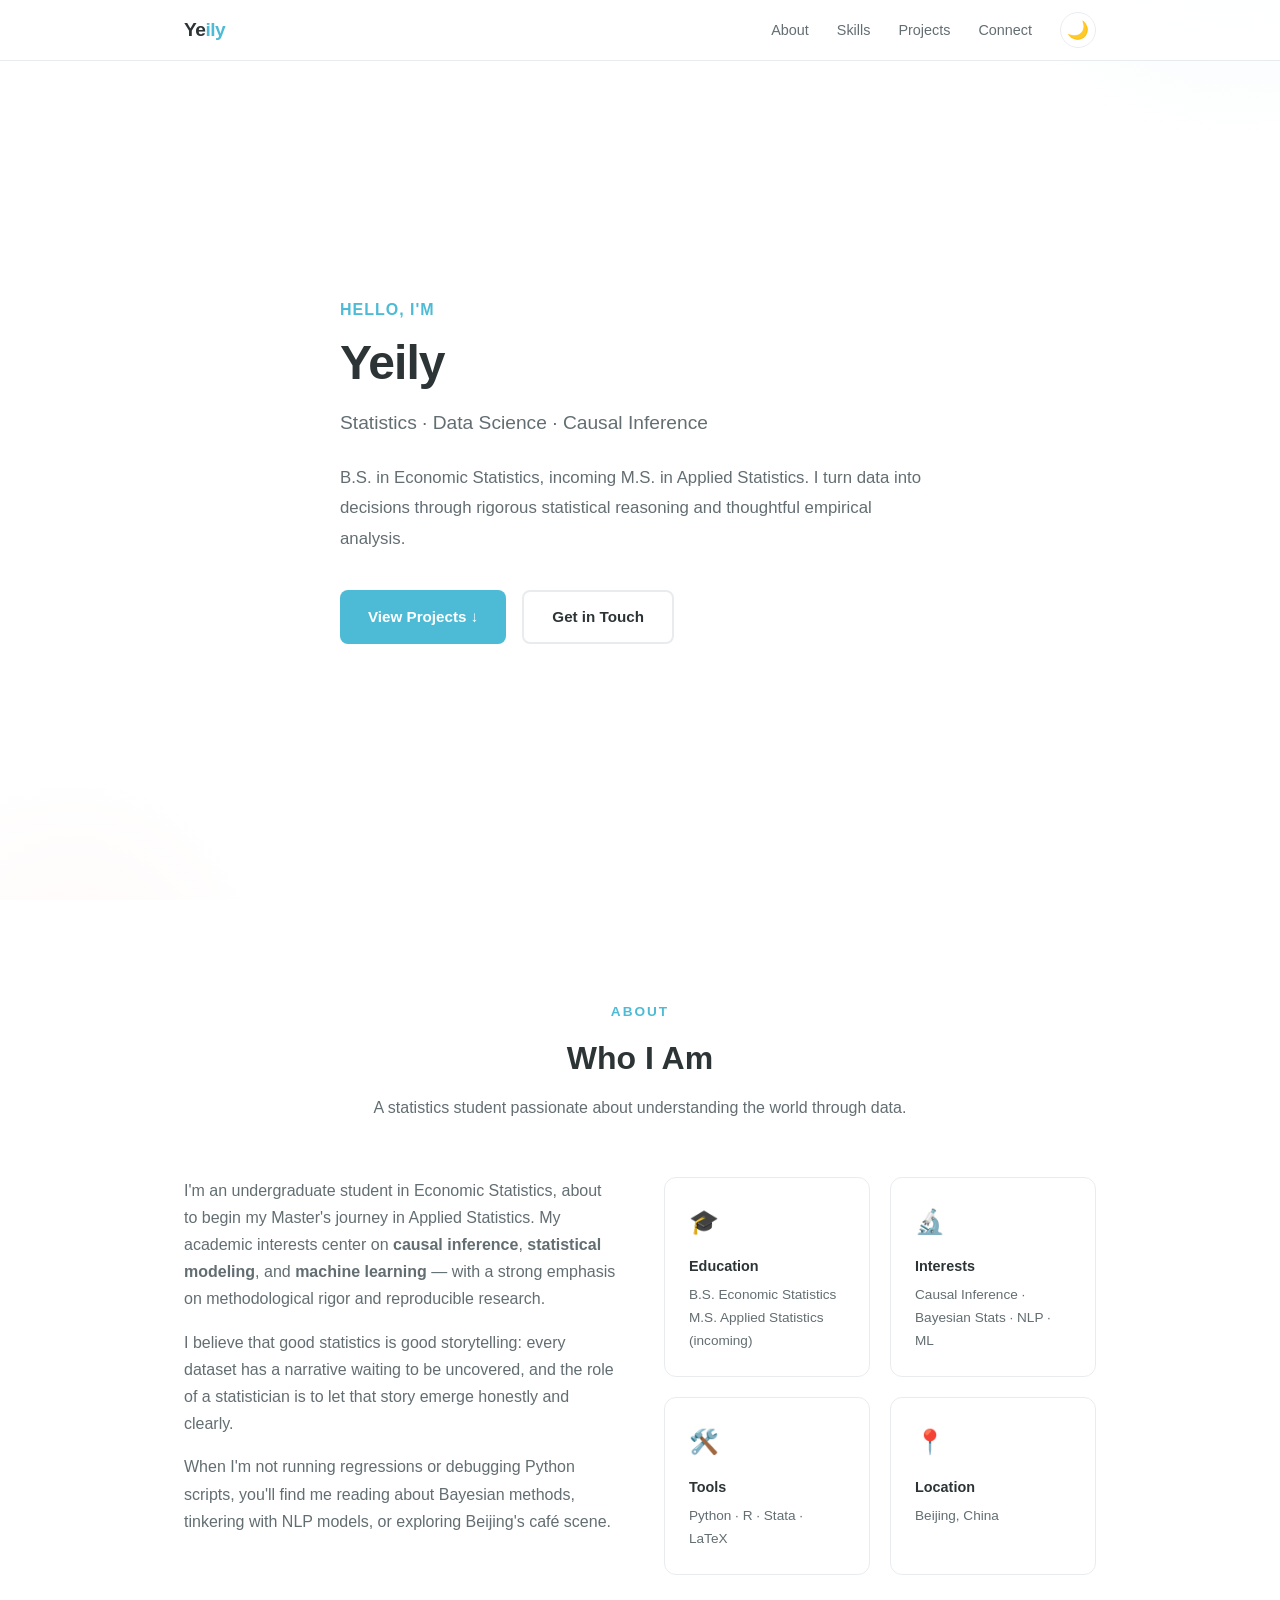
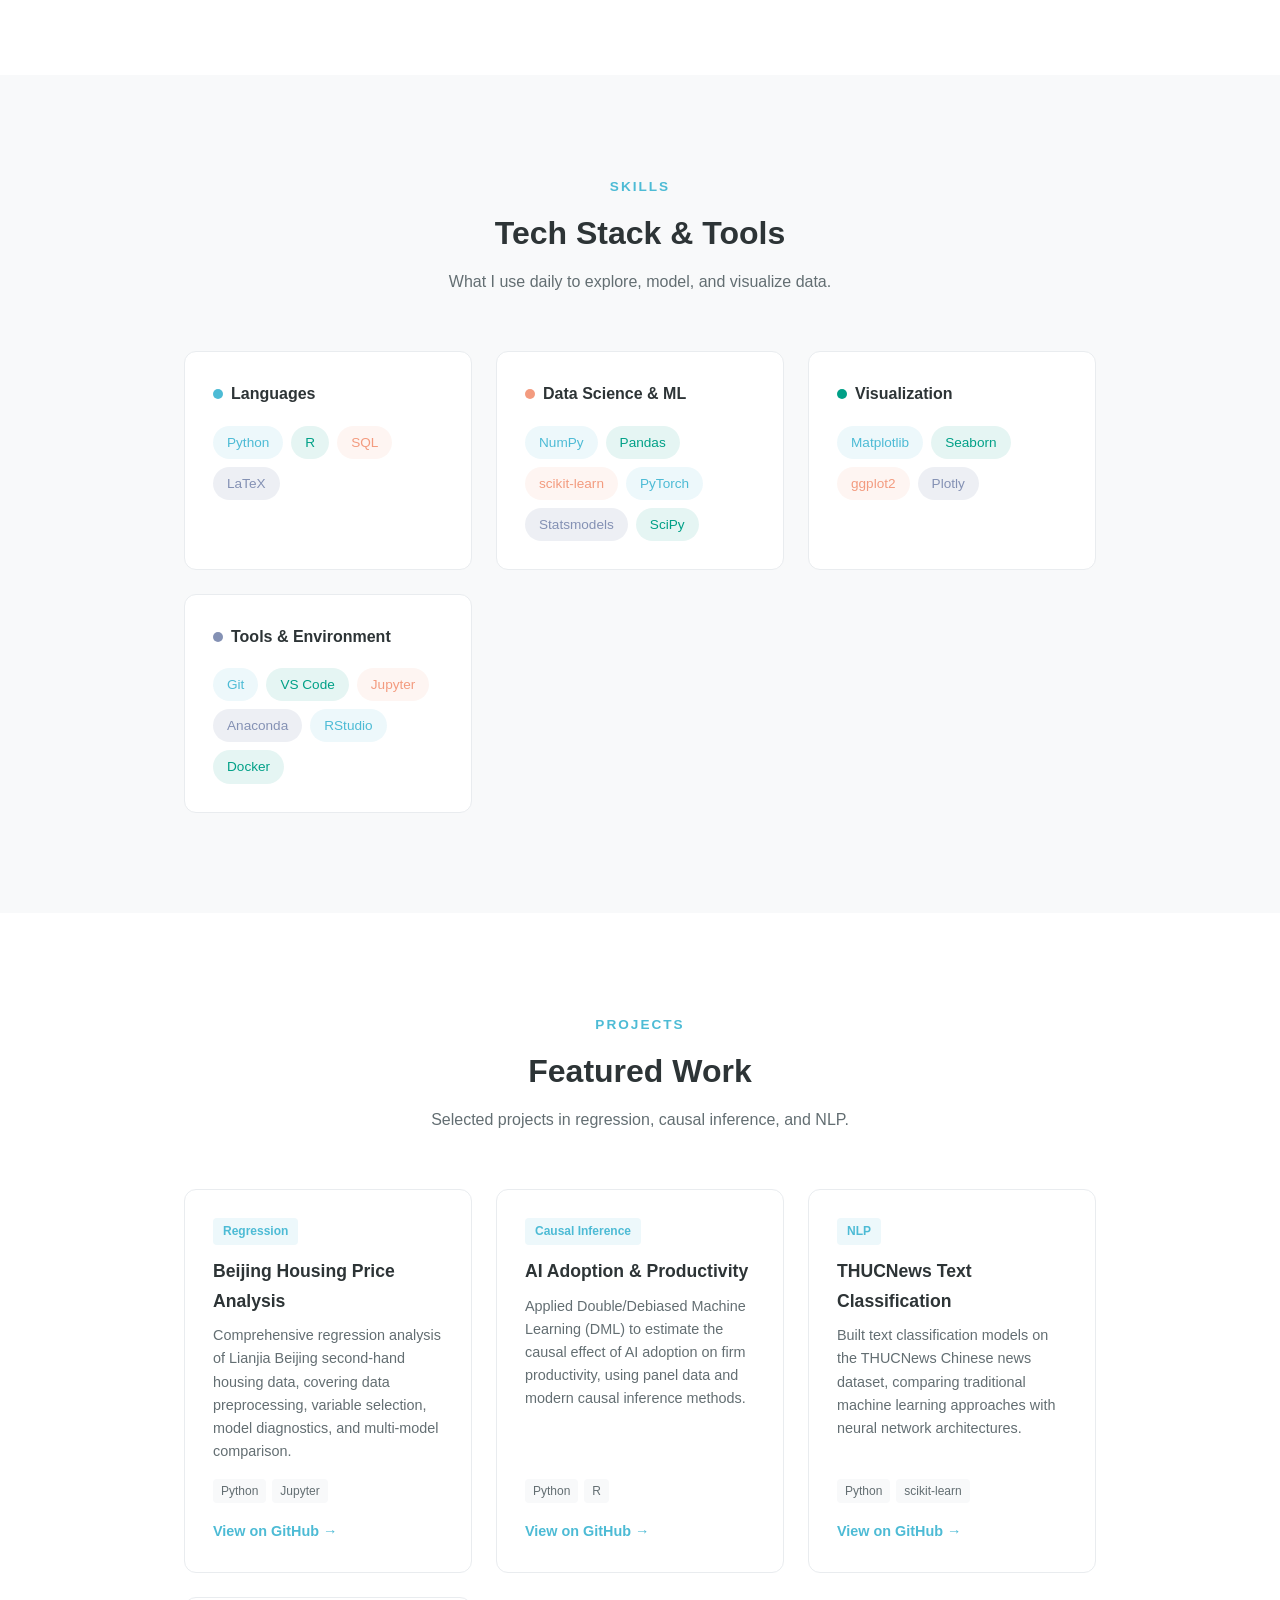
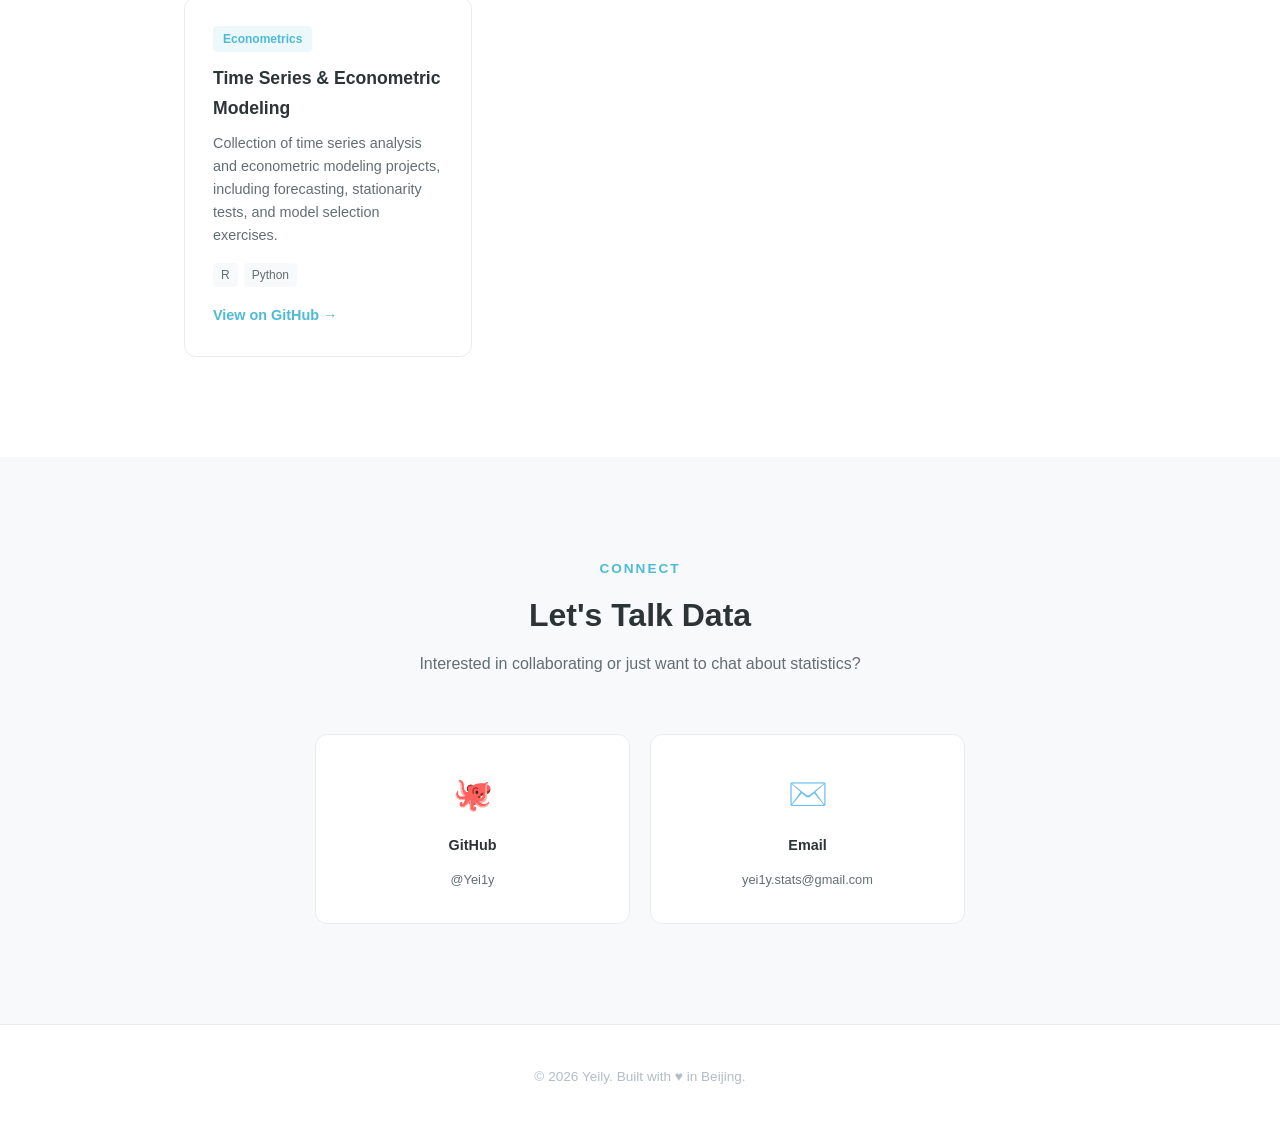
==== index.html @ c82ceb23 "Initial personal website with academic blue-orange theme" ====
<!DOCTYPE html>
<html lang="en" data-theme="light">
<head>
  <meta charset="UTF-8">
  <meta name="viewport" content="width=device-width, initial-scale=1.0">
  <meta name="description" content="Yeily — Statistics & Data Science. Personal homepage and portfolio.">
  <title>Yeily | Statistics & Data Science</title>
  <link rel="stylesheet" href="assets/css/style.css">
  <link rel="icon" href="data:image/svg+xml,<svg xmlns='http://www.w3.org/2000/svg' viewBox='0 0 100 100'><text y='0.9em' font-size='90'>📊</text></svg>">
</head>
<body>

  <!-- ============ Navigation ============ -->
  <nav>
    <div class="nav-inner">
      <a href="/" class="nav-logo">Ye<span>ily</span></a>
      <ul class="nav-links">
        <li><a href="#about" class="active">About</a></li>
        <li><a href="#skills">Skills</a></li>
        <li><a href="#projects">Projects</a></li>
        <li><a href="#connect">Connect</a></li>
        <li>
          <button id="theme-toggle" class="theme-toggle" aria-label="Toggle theme">
            <span>🌙</span>
          </button>
        </li>
      </ul>
    </div>
  </nav>

  <!-- ============ Hero ============ -->
  <section class="hero">
    <div class="container hero-content">
      <p class="hero-greeting">Hello, I'm</p>
      <h1 class="hero-name">Yeily</h1>
      <p class="hero-title">Statistics &middot; Data Science &middot; Causal Inference</p>
      <p class="hero-desc">
        B.S. in Economic Statistics, incoming M.S. in Applied Statistics.
        I turn data into decisions through rigorous statistical reasoning and
        thoughtful empirical analysis.
      </p>
      <div class="hero-actions">
        <a href="#projects" class="btn btn-primary">View Projects &darr;</a>
        <a href="#connect" class="btn btn-secondary">Get in Touch</a>
      </div>
    </div>
  </section>

  <!-- ============ About ============ -->
  <section id="about" class="section">
    <div class="container">
      <div class="section-header fade-in">
        <p class="section-label">About</p>
        <h2 class="section-title">Who I Am</h2>
        <p class="section-subtitle">A statistics student passionate about understanding the world through data.</p>
      </div>
      <div class="about-grid">
        <div class="about-text fade-in">
          <p>
            I'm an undergraduate student in Economic Statistics, about to begin my
            Master's journey in Applied Statistics. My academic interests center on
            <strong>causal inference</strong>, <strong>statistical modeling</strong>,
            and <strong>machine learning</strong> — with a strong emphasis on
            methodological rigor and reproducible research.
          </p>
          <p>
            I believe that good statistics is good storytelling: every dataset has
            a narrative waiting to be uncovered, and the role of a statistician is
            to let that story emerge honestly and clearly.
          </p>
          <p>
            When I'm not running regressions or debugging Python scripts, you'll
            find me reading about Bayesian methods, tinkering with NLP models,
            or exploring Beijing's café scene.
          </p>
        </div>
        <div class="about-info fade-in">
          <div class="info-card">
            <span class="info-card-icon">🎓</span>
            <h4>Education</h4>
            <p>B.S. Economic Statistics<br>M.S. Applied Statistics (incoming)</p>
          </div>
          <div class="info-card">
            <span class="info-card-icon">🔬</span>
            <h4>Interests</h4>
            <p>Causal Inference · Bayesian Stats · NLP · ML</p>
          </div>
          <div class="info-card">
            <span class="info-card-icon">🛠️</span>
            <h4>Tools</h4>
            <p>Python · R · Stata · LaTeX</p>
          </div>
          <div class="info-card">
            <span class="info-card-icon">📍</span>
            <h4>Location</h4>
            <p>Beijing, China</p>
          </div>
        </div>
      </div>
    </div>
  </section>

  <!-- ============ Skills ============ -->
  <section id="skills" class="section section-alt">
    <div class="container">
      <div class="section-header fade-in">
        <p class="section-label">Skills</p>
        <h2 class="section-title">Tech Stack &amp; Tools</h2>
        <p class="section-subtitle">What I use daily to explore, model, and visualize data.</p>
      </div>
      <div class="skills-grid">

        <div class="skill-category fade-in">
          <h3><span class="dot" style="background: var(--primary);"></span> Languages</h3>
          <div class="skill-tags">
            <span class="skill-tag blue">Python</span>
            <span class="skill-tag green">R</span>
            <span class="skill-tag orange">SQL</span>
            <span class="skill-tag purple">LaTeX</span>
          </div>
        </div>

        <div class="skill-category fade-in">
          <h3><span class="dot" style="background: var(--secondary);"></span> Data Science &amp; ML</h3>
          <div class="skill-tags">
            <span class="skill-tag blue">NumPy</span>
            <span class="skill-tag green">Pandas</span>
            <span class="skill-tag orange">scikit-learn</span>
            <span class="skill-tag blue">PyTorch</span>
            <span class="skill-tag purple">Statsmodels</span>
            <span class="skill-tag green">SciPy</span>
          </div>
        </div>

        <div class="skill-category fade-in">
          <h3><span class="dot" style="background: var(--accent);"></span> Visualization</h3>
          <div class="skill-tags">
            <span class="skill-tag blue">Matplotlib</span>
            <span class="skill-tag green">Seaborn</span>
            <span class="skill-tag orange">ggplot2</span>
            <span class="skill-tag purple">Plotly</span>
          </div>
        </div>

        <div class="skill-category fade-in">
          <h3><span class="dot" style="background: var(--muted-purple);"></span> Tools &amp; Environment</h3>
          <div class="skill-tags">
            <span class="skill-tag blue">Git</span>
            <span class="skill-tag green">VS Code</span>
            <span class="skill-tag orange">Jupyter</span>
            <span class="skill-tag purple">Anaconda</span>
            <span class="skill-tag blue">RStudio</span>
            <span class="skill-tag green">Docker</span>
          </div>
        </div>

      </div>
    </div>
  </section>

  <!-- ============ Featured Projects ============ -->
  <section id="projects" class="section">
    <div class="container">
      <div class="section-header fade-in">
        <p class="section-label">Projects</p>
        <h2 class="section-title">Featured Work</h2>
        <p class="section-subtitle">Selected projects in regression, causal inference, and NLP.</p>
      </div>
      <div class="projects-grid">

        <div class="project-card fade-in">
          <span class="project-card-tag">Regression</span>
          <h3>Beijing Housing Price Analysis</h3>
          <p>Comprehensive regression analysis of Lianjia Beijing second-hand housing data, covering data preprocessing, variable selection, model diagnostics, and multi-model comparison.</p>
          <div class="project-card-langs">
            <span>Python</span>
            <span>Jupyter</span>
          </div>
          <a href="https://github.com/Yei1y/beijing-housing-regression" target="_blank" class="project-card-link">
            View on GitHub &rarr;
          </a>
        </div>

        <div class="project-card fade-in">
          <span class="project-card-tag">Causal Inference</span>
          <h3>AI Adoption &amp; Productivity</h3>
          <p>Applied Double/Debiased Machine Learning (DML) to estimate the causal effect of AI adoption on firm productivity, using panel data and modern causal inference methods.</p>
          <div class="project-card-langs">
            <span>Python</span>
            <span>R</span>
          </div>
          <a href="https://github.com/Yei1y/ai-adoption-productivity-dml" target="_blank" class="project-card-link">
            View on GitHub &rarr;
          </a>
        </div>

        <div class="project-card fade-in">
          <span class="project-card-tag">NLP</span>
          <h3>THUCNews Text Classification</h3>
          <p>Built text classification models on the THUCNews Chinese news dataset, comparing traditional machine learning approaches with neural network architectures.</p>
          <div class="project-card-langs">
            <span>Python</span>
            <span>scikit-learn</span>
          </div>
          <a href="https://github.com/Yei1y/THUCNews-NLP" target="_blank" class="project-card-link">
            View on GitHub &rarr;
          </a>
        </div>

        <div class="project-card fade-in">
          <span class="project-card-tag">Econometrics</span>
          <h3>Time Series &amp; Econometric Modeling</h3>
          <p>Collection of time series analysis and econometric modeling projects, including forecasting, stationarity tests, and model selection exercises.</p>
          <div class="project-card-langs">
            <span>R</span>
            <span>Python</span>
          </div>
          <a href="https://github.com/Yei1y/26tjjm" target="_blank" class="project-card-link">
            View on GitHub &rarr;
          </a>
        </div>

      </div>
    </div>
  </section>

  <!-- ============ Connect ============ -->
  <section id="connect" class="section section-alt">
    <div class="container">
      <div class="section-header fade-in">
        <p class="section-label">Connect</p>
        <h2 class="section-title">Let's Talk Data</h2>
        <p class="section-subtitle">Interested in collaborating or just want to chat about statistics?</p>
      </div>
      <div class="connect-grid">
        <a href="https://github.com/Yei1y" target="_blank" class="connect-card fade-in">
          <span class="connect-card-icon">🐙</span>
          <span class="connect-card-label">GitHub</span>
          <span class="connect-card-value">@Yei1y</span>
        </a>
        <a href="mailto:yei1y.stats@gmail.com" class="connect-card fade-in">
          <span class="connect-card-icon">✉️</span>
          <span class="connect-card-label">Email</span>
          <span class="connect-card-value">yei1y.stats@gmail.com</span>
        </a>
        <!--
        <a href="https://linkedin.com/in/Yei1y" target="_blank" class="connect-card fade-in">
          <span class="connect-card-icon">💼</span>
          <span class="connect-card-label">LinkedIn</span>
          <span class="connect-card-value">/in/Yei1y</span>
        </a>
        -->
      </div>
    </div>
  </section>

  <!-- ============ Footer ============ -->
  <footer>
    <div class="container">
      <p>&copy; 2026 Yeily. Built with &hearts; in Beijing.</p>
    </div>
  </footer>

  <script src="assets/js/main.js"></script>
</body>
</html>
---- assets/css/style.css ----
/* ============================================
   Yeily | Personal Website
   Academic Blue-Orange Theme
   ============================================ */

/* --- CSS Variables (Light Theme) --- */
:root {
  --primary: #4DBBD5;
  --secondary: #F39B7F;
  --accent: #00A087;
  --light-teal: #91D1C2;
  --muted-purple: #8491B4;
  --light-orange: #FCC5A1;

  --bg: #ffffff;
  --bg-alt: #f8f9fa;
  --bg-card: #ffffff;
  --text: #2d3436;
  --text-light: #636e72;
  --text-muted: #b2bec3;
  --border: #e9ecef;
  --shadow: rgba(0, 0, 0, 0.06);
  --shadow-hover: rgba(0, 0, 0, 0.12);

  --radius: 12px;
  --radius-sm: 8px;
  --transition: 0.3s ease;
}

/* --- Dark Theme --- */
[data-theme="dark"] {
  --bg: #0d1117;
  --bg-alt: #161b22;
  --bg-card: #1c2333;
  --text: #e6edf3;
  --text-light: #8b949e;
  --text-muted: #484f58;
  --border: #30363d;
  --shadow: rgba(0, 0, 0, 0.3);
  --shadow-hover: rgba(0, 0, 0, 0.5);
}

/* --- Reset & Base --- */
*, *::before, *::after {
  margin: 0;
  padding: 0;
  box-sizing: border-box;
}

html {
  scroll-behavior: smooth;
  font-size: 16px;
}

body {
  font-family: -apple-system, BlinkMacSystemFont, 'Segoe UI', 'Noto Sans SC', 'PingFang SC', 'Microsoft YaHei', sans-serif;
  background: var(--bg);
  color: var(--text);
  line-height: 1.7;
  transition: background var(--transition), color var(--transition);
  -webkit-font-smoothing: antialiased;
}

a {
  color: var(--primary);
  text-decoration: none;
  transition: color var(--transition);
}

a:hover {
  color: var(--secondary);
}

img {
  max-width: 100%;
  height: auto;
}

/* --- Container --- */
.container {
  max-width: 960px;
  margin: 0 auto;
  padding: 0 24px;
}

/* --- Navigation --- */
nav {
  position: fixed;
  top: 0;
  left: 0;
  right: 0;
  z-index: 1000;
  background: var(--bg);
  border-bottom: 1px solid var(--border);
  backdrop-filter: blur(12px);
  background: rgba(255, 255, 255, 0.85);
  transition: background var(--transition), border-color var(--transition);
}

[data-theme="dark"] nav {
  background: rgba(13, 17, 23, 0.85);
}

.nav-inner {
  max-width: 960px;
  margin: 0 auto;
  padding: 0 24px;
  display: flex;
  align-items: center;
  justify-content: space-between;
  height: 60px;
}

.nav-logo {
  font-size: 1.2rem;
  font-weight: 700;
  color: var(--text);
  letter-spacing: -0.5px;
}

.nav-logo span {
  color: var(--primary);
}

.nav-links {
  display: flex;
  align-items: center;
  gap: 28px;
  list-style: none;
}

.nav-links a {
  font-size: 0.9rem;
  color: var(--text-light);
  font-weight: 500;
  position: relative;
}

.nav-links a::after {
  content: '';
  position: absolute;
  bottom: -4px;
  left: 0;
  width: 0;
  height: 2px;
  background: var(--primary);
  transition: width var(--transition);
}

.nav-links a:hover::after,
.nav-links a.active::after {
  width: 100%;
}

.nav-links a:hover,
.nav-links a.active {
  color: var(--text);
}

/* Theme toggle */
.theme-toggle {
  background: none;
  border: 1px solid var(--border);
  border-radius: 50%;
  width: 36px;
  height: 36px;
  display: flex;
  align-items: center;
  justify-content: center;
  cursor: pointer;
  color: var(--text-light);
  font-size: 1.1rem;
  transition: all var(--transition);
}

.theme-toggle:hover {
  border-color: var(--primary);
  color: var(--primary);
}

/* --- Hero Section --- */
.hero {
  min-height: 100vh;
  display: flex;
  align-items: center;
  padding: 120px 0 80px;
  position: relative;
  overflow: hidden;
}

.hero::before {
  content: '';
  position: absolute;
  top: -50%;
  right: -20%;
  width: 600px;
  height: 600px;
  background: radial-gradient(circle, rgba(77, 187, 213, 0.08) 0%, transparent 70%);
  pointer-events: none;
}

.hero::after {
  content: '';
  position: absolute;
  bottom: -30%;
  left: -10%;
  width: 400px;
  height: 400px;
  background: radial-gradient(circle, rgba(243, 155, 127, 0.06) 0%, transparent 70%);
  pointer-events: none;
}

.hero-content {
  position: relative;
  z-index: 1;
}

.hero-greeting {
  font-size: 1rem;
  color: var(--primary);
  font-weight: 600;
  letter-spacing: 1px;
  text-transform: uppercase;
  margin-bottom: 12px;
}

.hero-name {
  font-size: 3rem;
  font-weight: 800;
  line-height: 1.15;
  margin-bottom: 16px;
  letter-spacing: -1px;
}

.hero-name span {
  color: var(--primary);
}

.hero-title {
  font-size: 1.2rem;
  color: var(--text-light);
  margin-bottom: 24px;
  font-weight: 400;
}

.hero-desc {
  font-size: 1.05rem;
  color: var(--text-light);
  max-width: 600px;
  margin-bottom: 36px;
  line-height: 1.8;
}

.hero-actions {
  display: flex;
  gap: 16px;
  flex-wrap: wrap;
}

.btn {
  display: inline-flex;
  align-items: center;
  gap: 8px;
  padding: 12px 28px;
  border-radius: var(--radius-sm);
  font-size: 0.95rem;
  font-weight: 600;
  cursor: pointer;
  transition: all var(--transition);
  border: none;
}

.btn-primary {
  background: var(--primary);
  color: white;
}

.btn-primary:hover {
  background: #3aa8c2;
  color: white;
  transform: translateY(-2px);
  box-shadow: 0 4px 20px rgba(77, 187, 213, 0.3);
}

.btn-secondary {
  background: transparent;
  color: var(--text);
  border: 2px solid var(--border);
}

.btn-secondary:hover {
  border-color: var(--primary);
  color: var(--primary);
  transform: translateY(-2px);
}

/* --- Section --- */
.section {
  padding: 100px 0;
}

.section-alt {
  background: var(--bg-alt);
}

.section-header {
  text-align: center;
  margin-bottom: 56px;
}

.section-label {
  font-size: 0.85rem;
  color: var(--primary);
  font-weight: 600;
  letter-spacing: 2px;
  text-transform: uppercase;
  margin-bottom: 8px;
}

.section-title {
  font-size: 2rem;
  font-weight: 700;
  color: var(--text);
}

.section-subtitle {
  color: var(--text-light);
  margin-top: 8px;
  font-size: 1rem;
}

/* --- About Section --- */
.about-grid {
  display: grid;
  grid-template-columns: 1fr 1fr;
  gap: 48px;
  align-items: start;
}

.about-text p {
  margin-bottom: 16px;
  color: var(--text-light);
}

.about-text p:last-child {
  margin-bottom: 0;
}

.about-info {
  display: grid;
  grid-template-columns: 1fr 1fr;
  gap: 20px;
}

.info-card {
  background: var(--bg-card);
  border: 1px solid var(--border);
  border-radius: var(--radius);
  padding: 24px;
  transition: all var(--transition);
}

.info-card:hover {
  transform: translateY(-4px);
  box-shadow: 0 8px 30px var(--shadow-hover);
}

.info-card-icon {
  font-size: 1.5rem;
  margin-bottom: 12px;
  display: block;
}

.info-card h4 {
  font-size: 0.9rem;
  font-weight: 600;
  margin-bottom: 4px;
}

.info-card p {
  font-size: 0.85rem;
  color: var(--text-light);
}

/* --- Skills --- */
.skills-grid {
  display: grid;
  grid-template-columns: repeat(auto-fit, minmax(260px, 1fr));
  gap: 24px;
}

.skill-category {
  background: var(--bg-card);
  border: 1px solid var(--border);
  border-radius: var(--radius);
  padding: 28px;
  transition: all var(--transition);
}

.skill-category:hover {
  box-shadow: 0 8px 30px var(--shadow-hover);
  transform: translateY(-2px);
}

.skill-category h3 {
  font-size: 1rem;
  font-weight: 700;
  margin-bottom: 18px;
  display: flex;
  align-items: center;
  gap: 8px;
}

.skill-category h3 .dot {
  width: 10px;
  height: 10px;
  border-radius: 50%;
  display: inline-block;
}

.skill-tags {
  display: flex;
  flex-wrap: wrap;
  gap: 8px;
}

.skill-tag {
  display: inline-block;
  padding: 5px 14px;
  border-radius: 20px;
  font-size: 0.85rem;
  font-weight: 500;
  transition: all var(--transition);
}

.skill-tag:hover {
  transform: translateY(-1px);
}

.skill-tag.blue {
  background: rgba(77, 187, 213, 0.1);
  color: var(--primary);
}

.skill-tag.orange {
  background: rgba(243, 155, 127, 0.1);
  color: var(--secondary);
}

.skill-tag.green {
  background: rgba(0, 160, 135, 0.1);
  color: var(--accent);
}

.skill-tag.purple {
  background: rgba(132, 145, 180, 0.15);
  color: var(--muted-purple);
}

/* --- Projects --- */
.projects-grid {
  display: grid;
  grid-template-columns: repeat(auto-fit, minmax(280px, 1fr));
  gap: 24px;
}

.project-card {
  background: var(--bg-card);
  border: 1px solid var(--border);
  border-radius: var(--radius);
  padding: 28px;
  transition: all var(--transition);
  display: flex;
  flex-direction: column;
}

.project-card:hover {
  transform: translateY(-4px);
  box-shadow: 0 12px 40px var(--shadow-hover);
}

.project-card-tag {
  display: inline-block;
  padding: 3px 10px;
  border-radius: 4px;
  font-size: 0.75rem;
  font-weight: 600;
  background: rgba(77, 187, 213, 0.1);
  color: var(--primary);
  margin-bottom: 12px;
  align-self: flex-start;
}

.project-card h3 {
  font-size: 1.1rem;
  font-weight: 700;
  margin-bottom: 8px;
}

.project-card p {
  font-size: 0.9rem;
  color: var(--text-light);
  flex-grow: 1;
  margin-bottom: 16px;
  line-height: 1.6;
}

.project-card-langs {
  display: flex;
  flex-wrap: wrap;
  gap: 6px;
  margin-bottom: 16px;
}

.project-card-langs span {
  font-size: 0.75rem;
  padding: 2px 8px;
  border-radius: 4px;
  background: var(--bg-alt);
  color: var(--text-light);
}

.project-card-link {
  font-size: 0.9rem;
  font-weight: 600;
  display: inline-flex;
  align-items: center;
  gap: 4px;
}

/* --- Contact / Connect --- */
.connect-grid {
  display: grid;
  grid-template-columns: repeat(auto-fit, minmax(200px, 1fr));
  gap: 20px;
  max-width: 650px;
  margin: 0 auto;
}

.connect-card {
  display: flex;
  flex-direction: column;
  align-items: center;
  justify-content: center;
  gap: 12px;
  padding: 32px 20px;
  background: var(--bg-card);
  border: 1px solid var(--border);
  border-radius: var(--radius);
  text-align: center;
  transition: all var(--transition);
  color: var(--text);
}

.connect-card:hover {
  transform: translateY(-4px);
  box-shadow: 0 8px 30px var(--shadow-hover);
  border-color: var(--primary);
  color: var(--text);
}

.connect-card-icon {
  font-size: 2rem;
}

.connect-card-label {
  font-size: 0.9rem;
  font-weight: 600;
}

.connect-card-value {
  font-size: 0.8rem;
  color: var(--text-light);
}

/* --- Footer --- */
footer {
  text-align: center;
  padding: 40px 0;
  border-top: 1px solid var(--border);
  color: var(--text-muted);
  font-size: 0.85rem;
}

footer a {
  color: var(--text-light);
}

footer a:hover {
  color: var(--primary);
}

/* --- Projects Page --- */
.page-header {
  padding: 120px 0 60px;
  text-align: center;
}

.page-header h1 {
  font-size: 2.5rem;
  font-weight: 800;
  margin-bottom: 12px;
}

.page-header p {
  color: var(--text-light);
  font-size: 1.05rem;
  max-width: 500px;
  margin: 0 auto;
}

/* --- Scroll Animations --- */
.fade-in {
  opacity: 0;
  transform: translateY(20px);
  transition: opacity 0.6s ease, transform 0.6s ease;
}

.fade-in.visible {
  opacity: 1;
  transform: translateY(0);
}

/* --- Responsive --- */
@media (max-width: 768px) {
  .hero-name {
    font-size: 2.2rem;
  }

  .hero-title {
    font-size: 1rem;
  }

  .nav-links {
    gap: 16px;
  }

  .nav-links a {
    font-size: 0.8rem;
  }

  .about-grid {
    grid-template-columns: 1fr;
    gap: 32px;
  }

  .about-info {
    grid-template-columns: 1fr;
  }

  .section {
    padding: 60px 0;
  }

  .section-title {
    font-size: 1.6rem;
  }

  .projects-grid {
    grid-template-columns: 1fr;
  }

  .skills-grid {
    grid-template-columns: 1fr;
  }

  .connect-grid {
    grid-template-columns: 1fr 1fr;
  }
}

@media (max-width: 480px) {
  .hero-name {
    font-size: 1.8rem;
  }

  .hero-actions {
    flex-direction: column;
  }

  .btn {
    justify-content: center;
  }

  .connect-grid {
    grid-template-columns: 1fr;
  }

  .nav-links {
    gap: 12px;
  }

  .nav-links a {
    font-size: 0.75rem;
  }
}
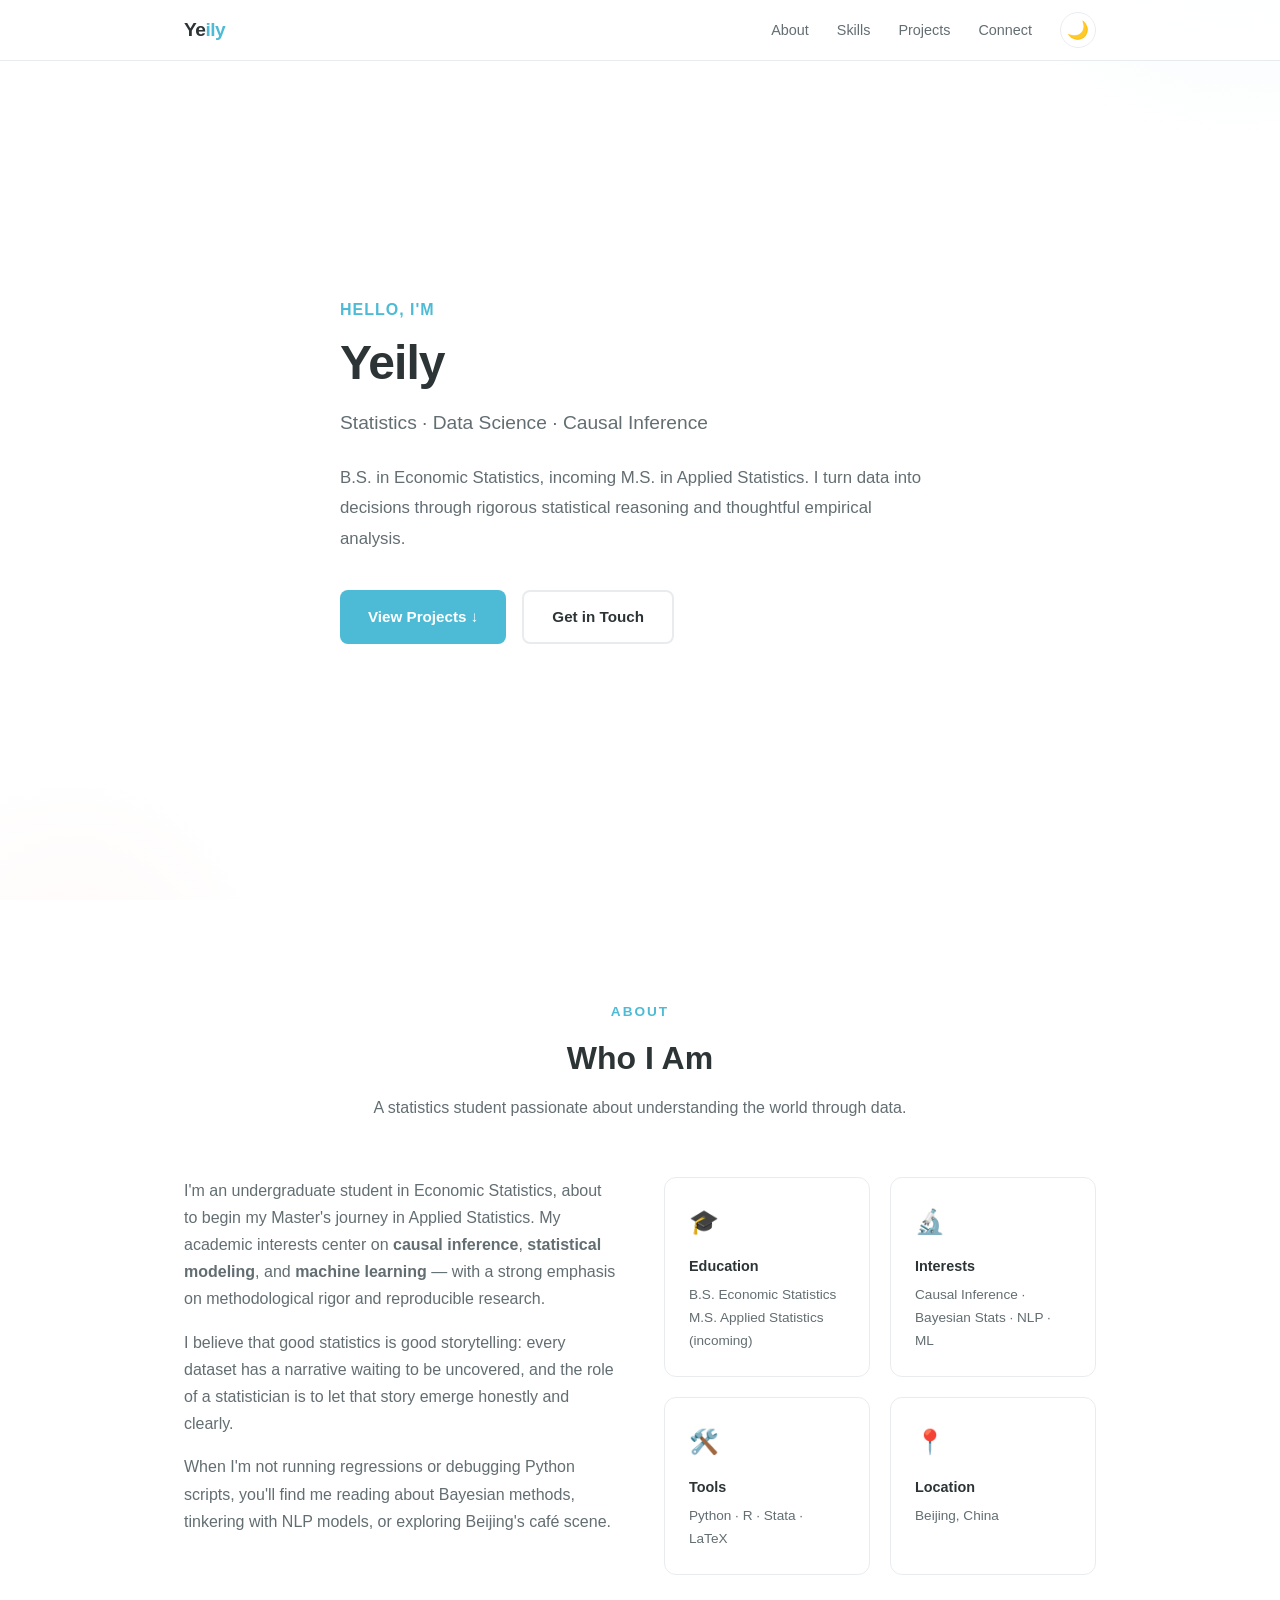
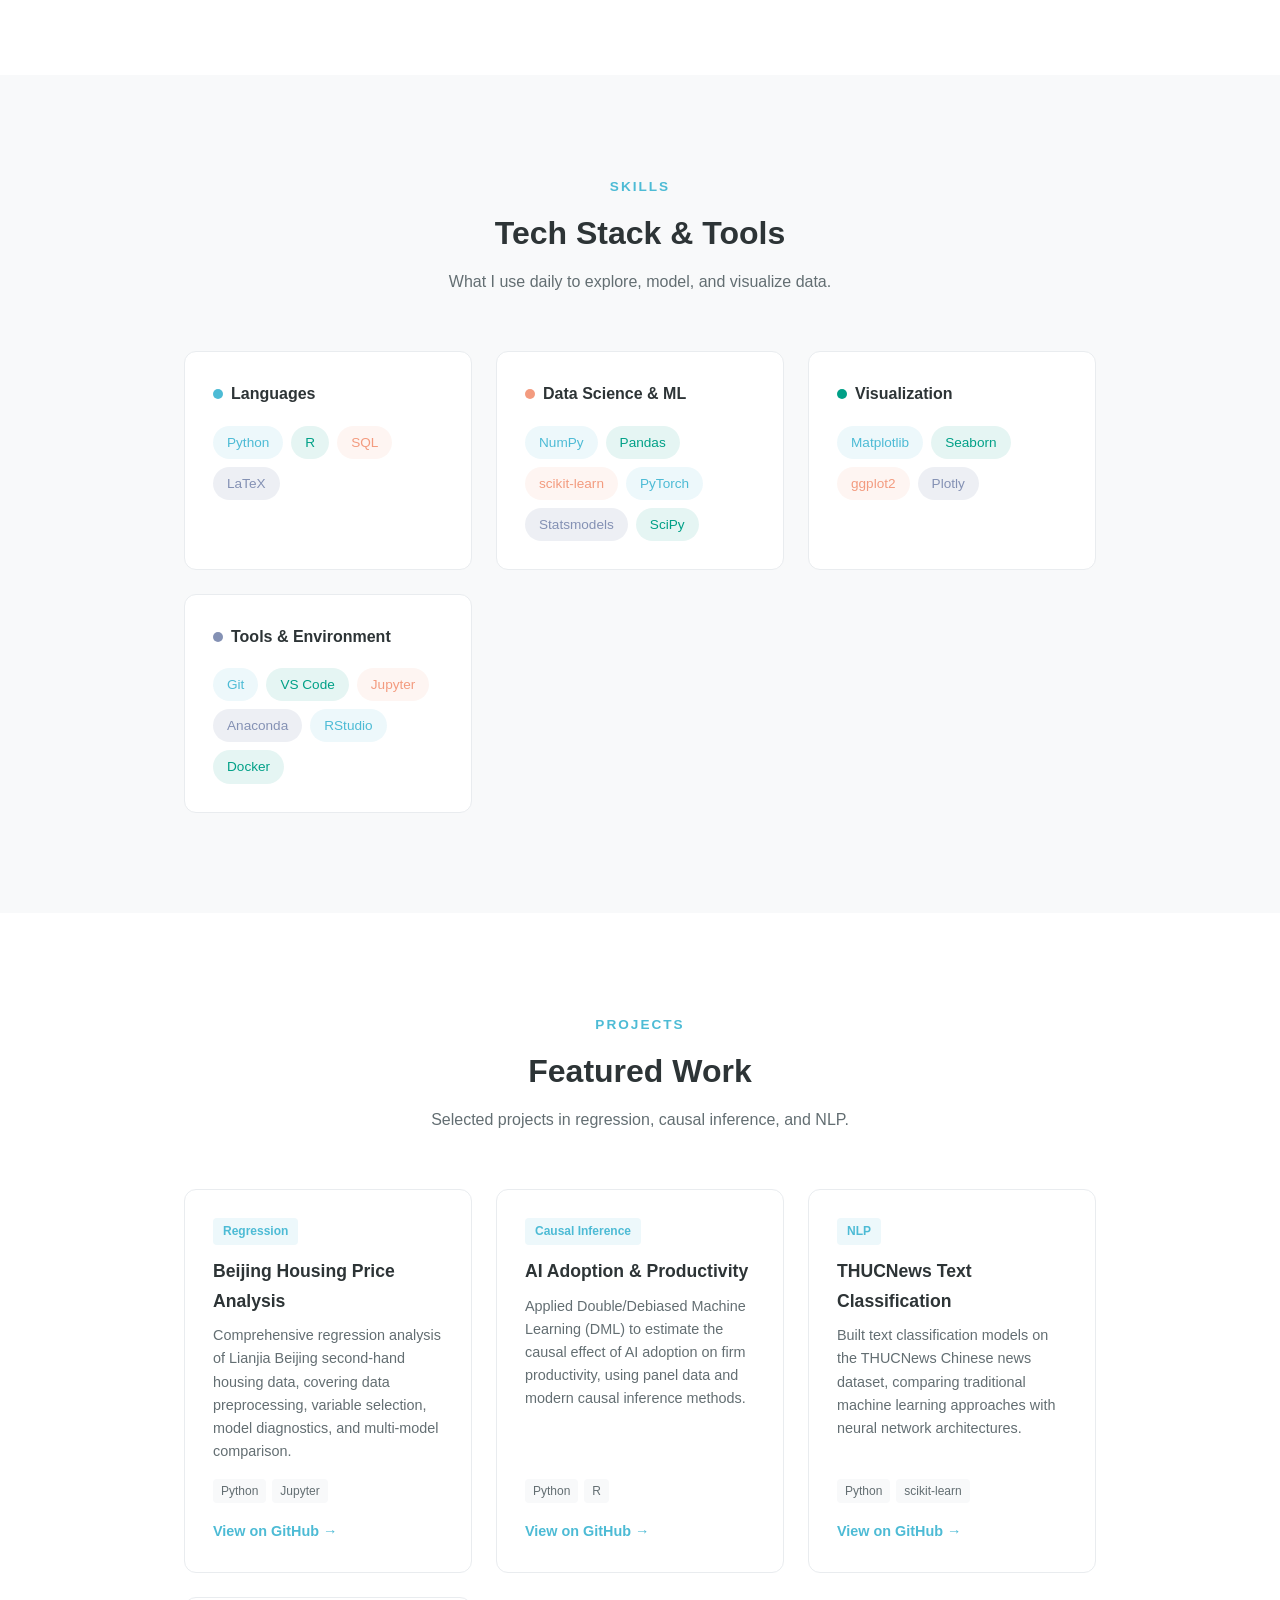
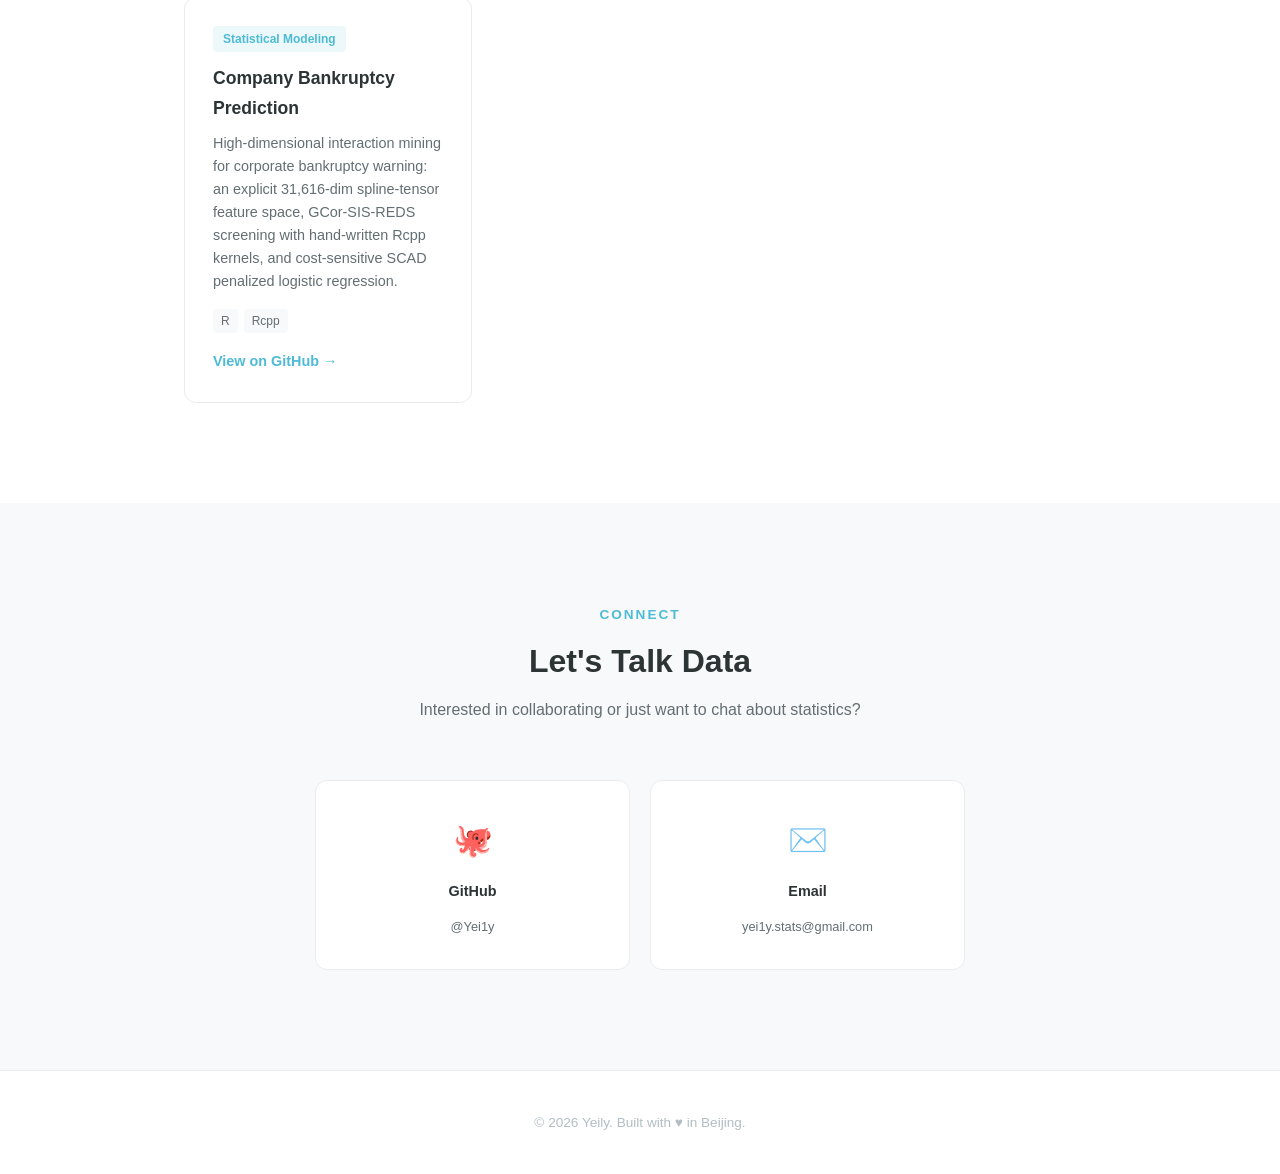
==== commit c822636d: "fix(site): replace stale card linking to 26tjjm with Company Bankruptcy Prediction 第 4 张项目卡片的标题/描述/技" ====
--- a/index.html
+++ b/index.html
@@ -208,14 +208,14 @@
         </div>
 
         <div class="project-card fade-in">
-          <span class="project-card-tag">Econometrics</span>
-          <h3>Time Series &amp; Econometric Modeling</h3>
-          <p>Collection of time series analysis and econometric modeling projects, including forecasting, stationarity tests, and model selection exercises.</p>
+          <span class="project-card-tag">Statistical Modeling</span>
+          <h3>Company Bankruptcy Prediction</h3>
+          <p>High-dimensional interaction mining for corporate bankruptcy warning: an explicit 31,616-dim spline-tensor feature space, GCor-SIS-REDS screening with hand-written Rcpp kernels, and cost-sensitive SCAD penalized logistic regression.</p>
           <div class="project-card-langs">
             <span>R</span>
-            <span>Python</span>
-          </div>
-          <a href="https://github.com/Yei1y/26tjjm" target="_blank" class="project-card-link">
+            <span>Rcpp</span>
+          </div>
+          <a href="https://github.com/Yei1y/Company-Bankruptcy-Prediction" target="_blank" class="project-card-link">
             View on GitHub &rarr;
           </a>
         </div>
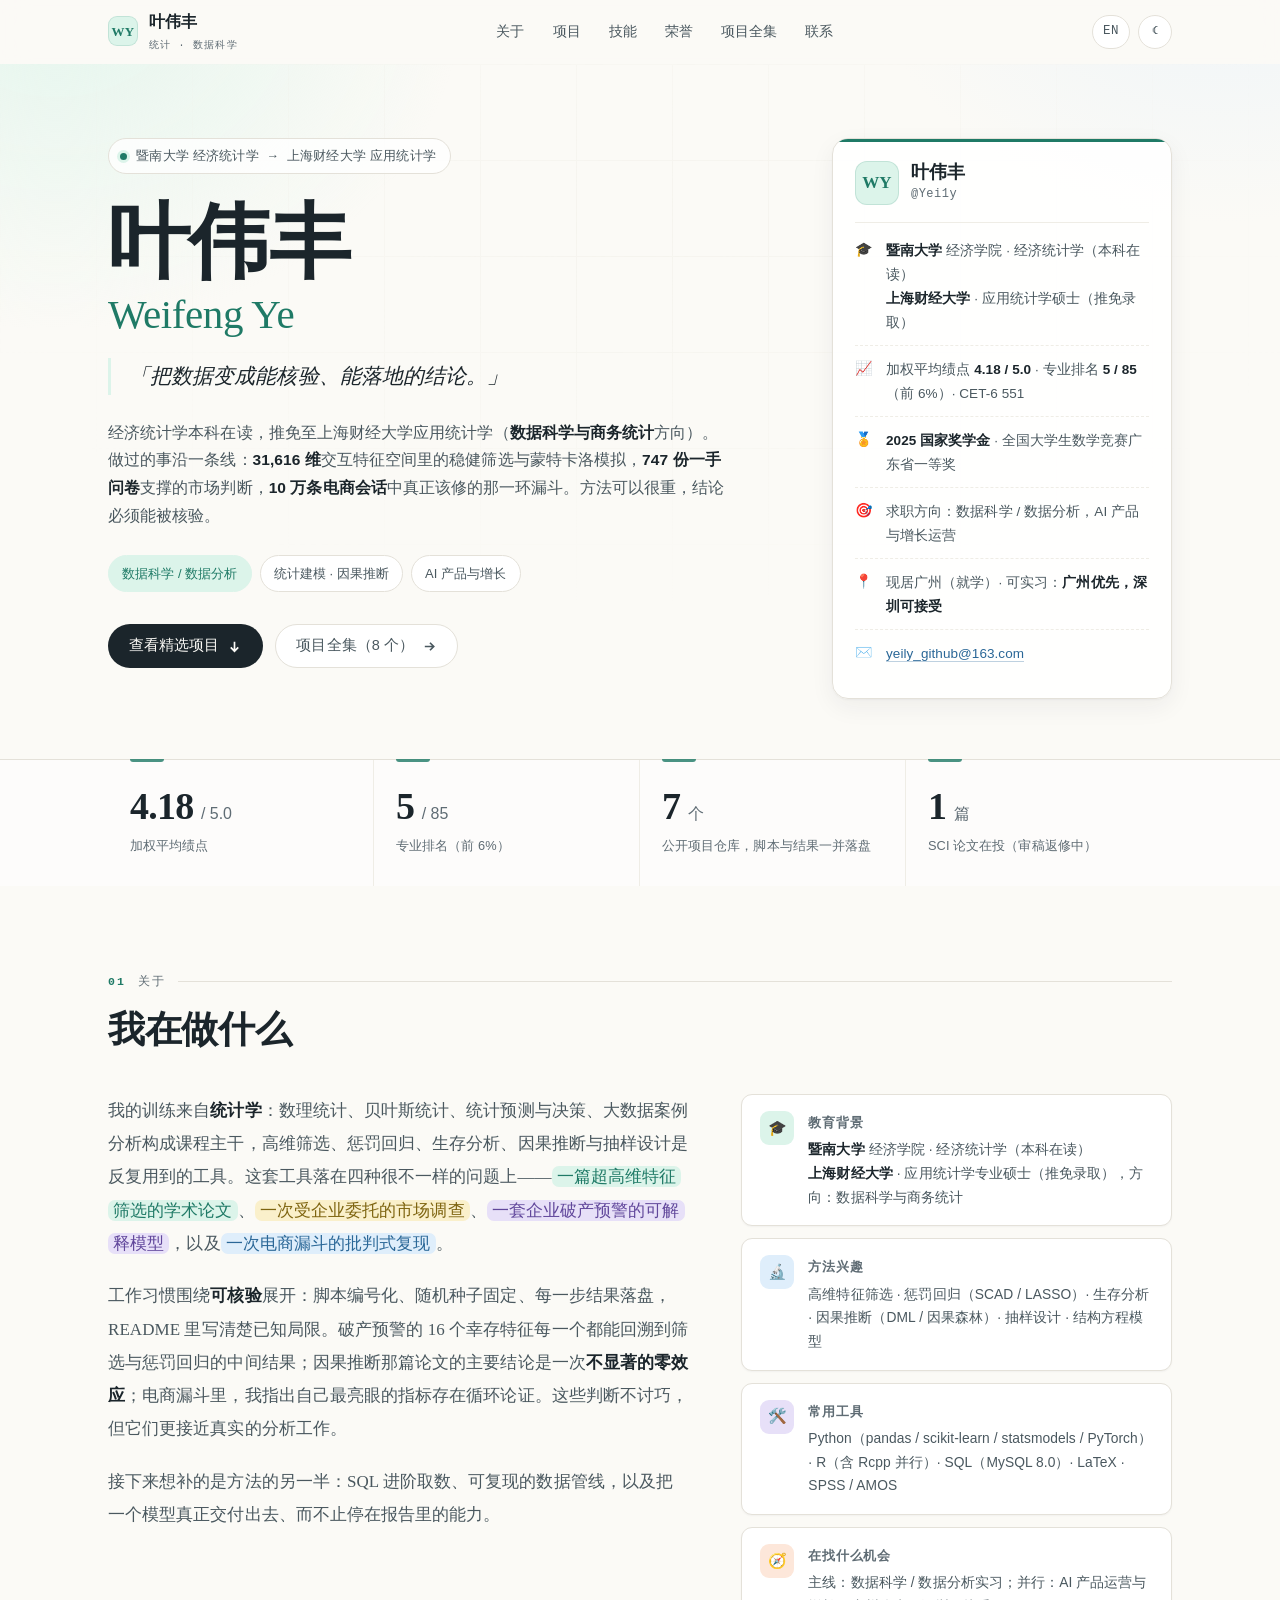
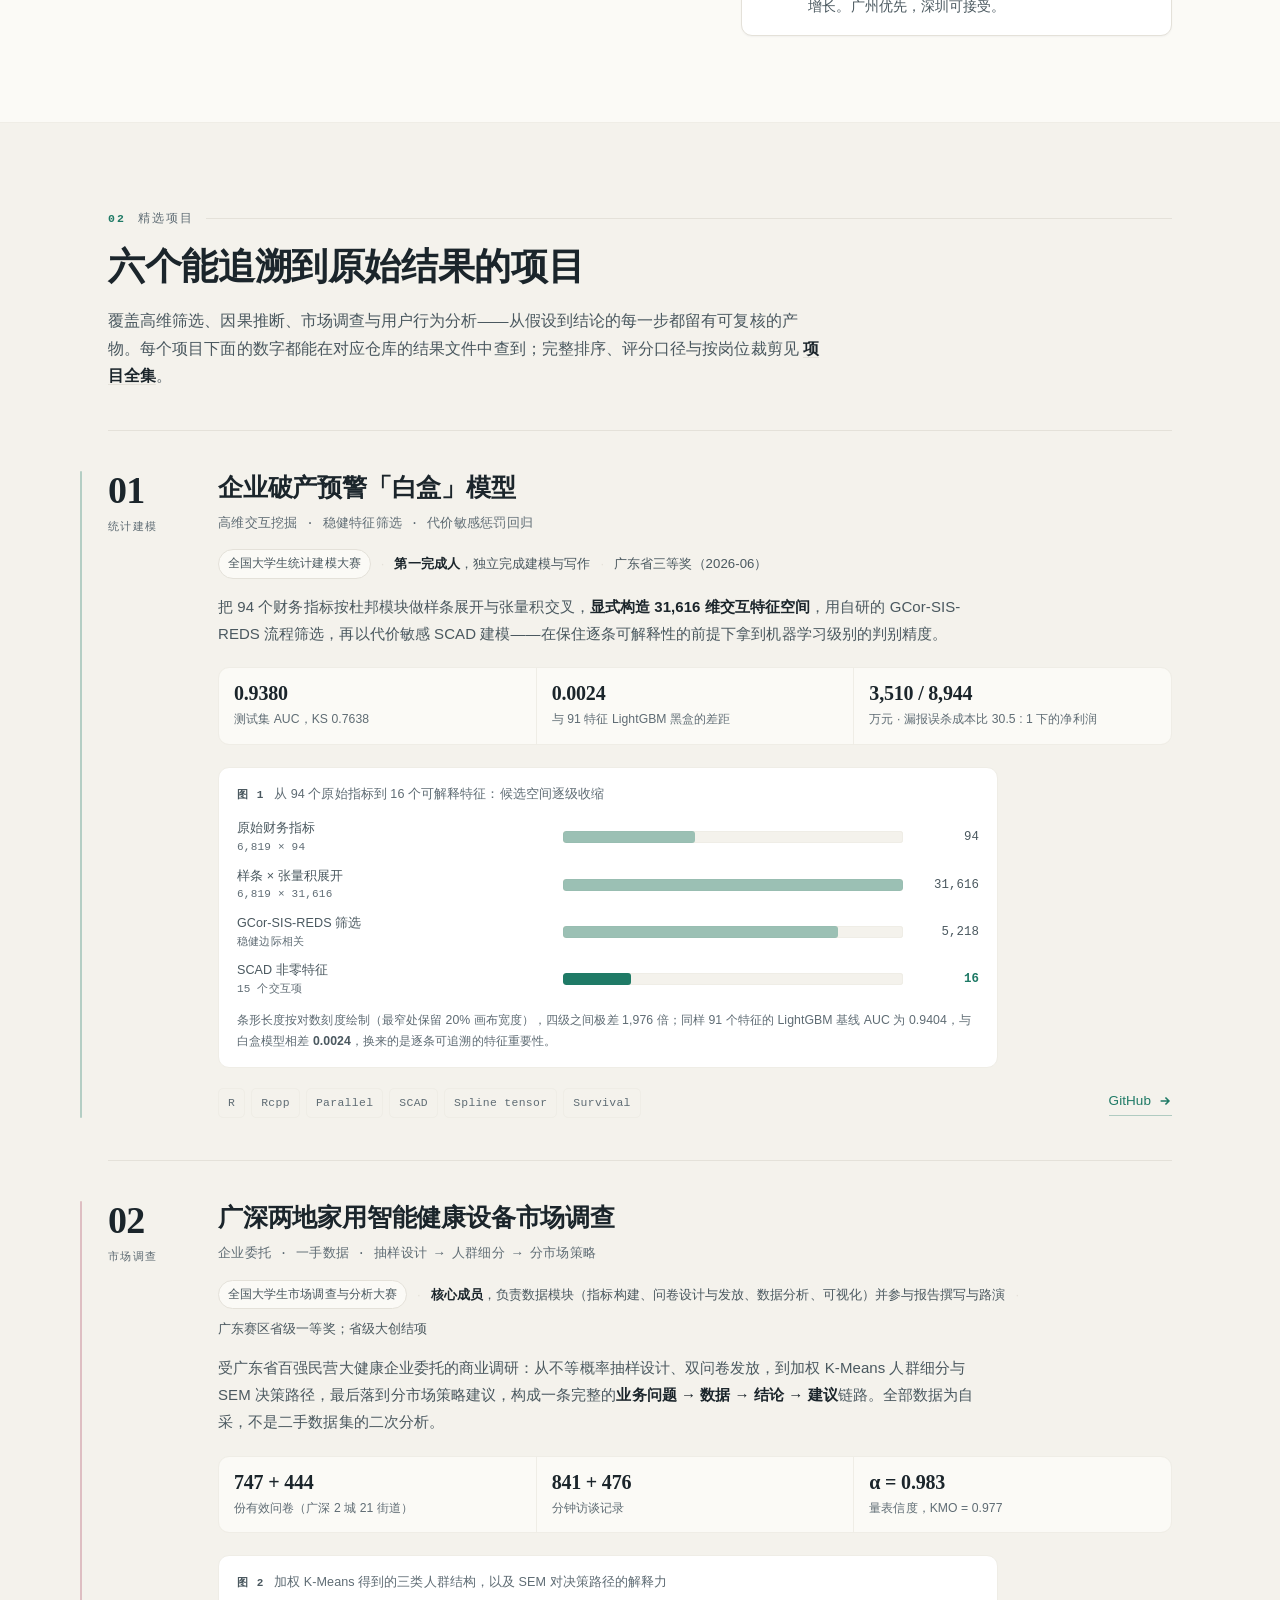
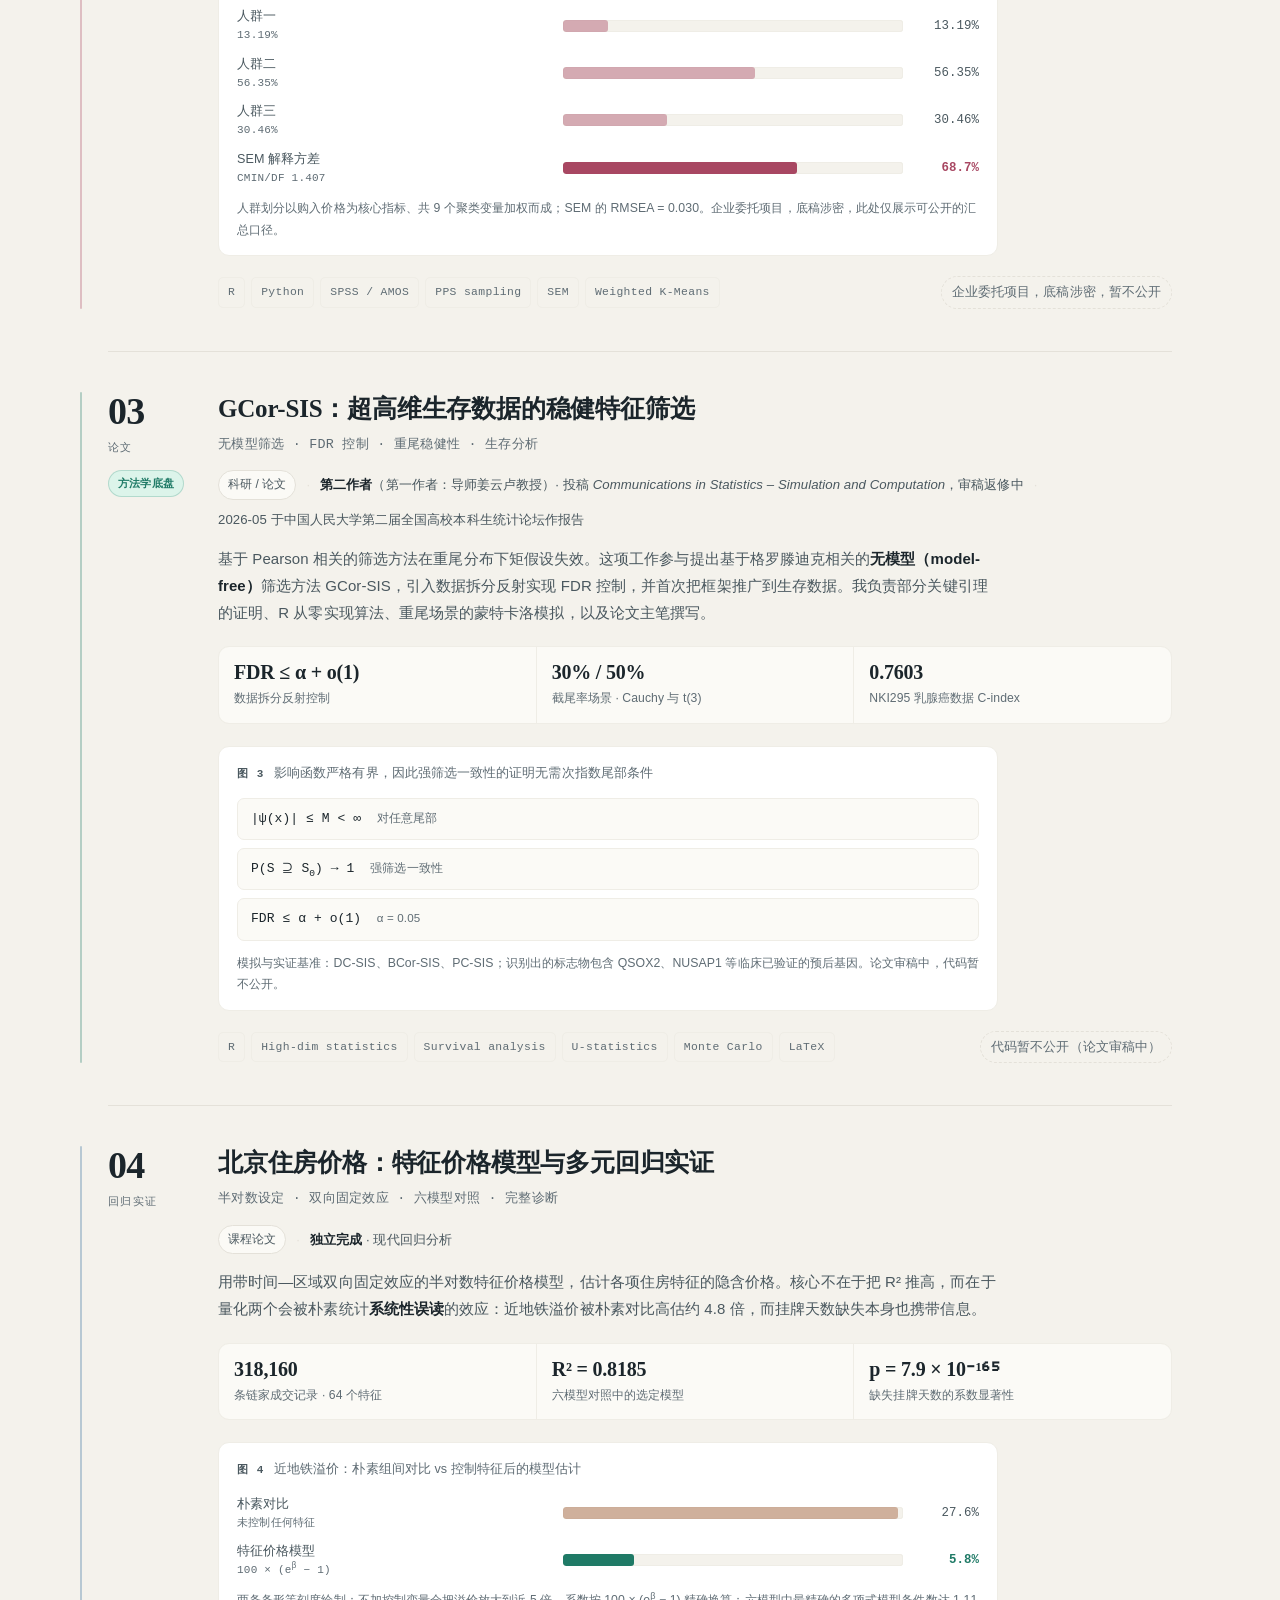
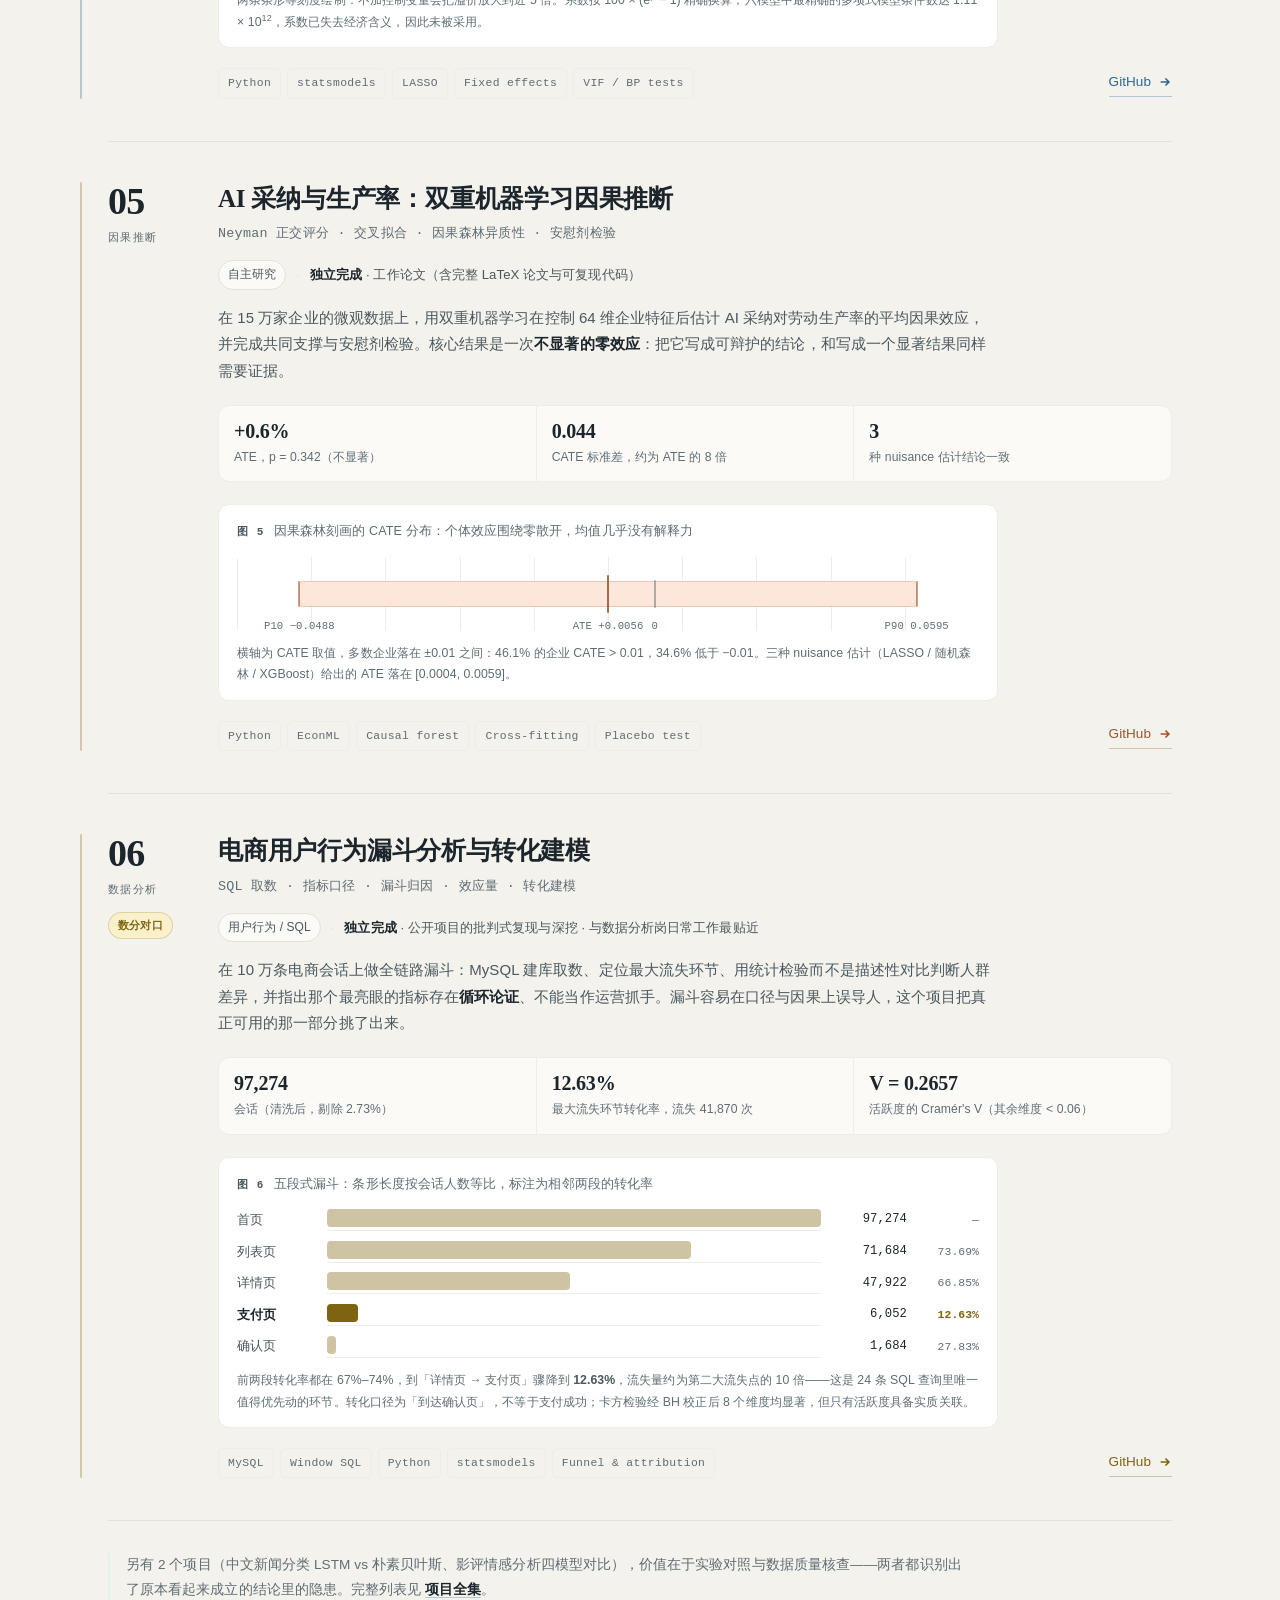
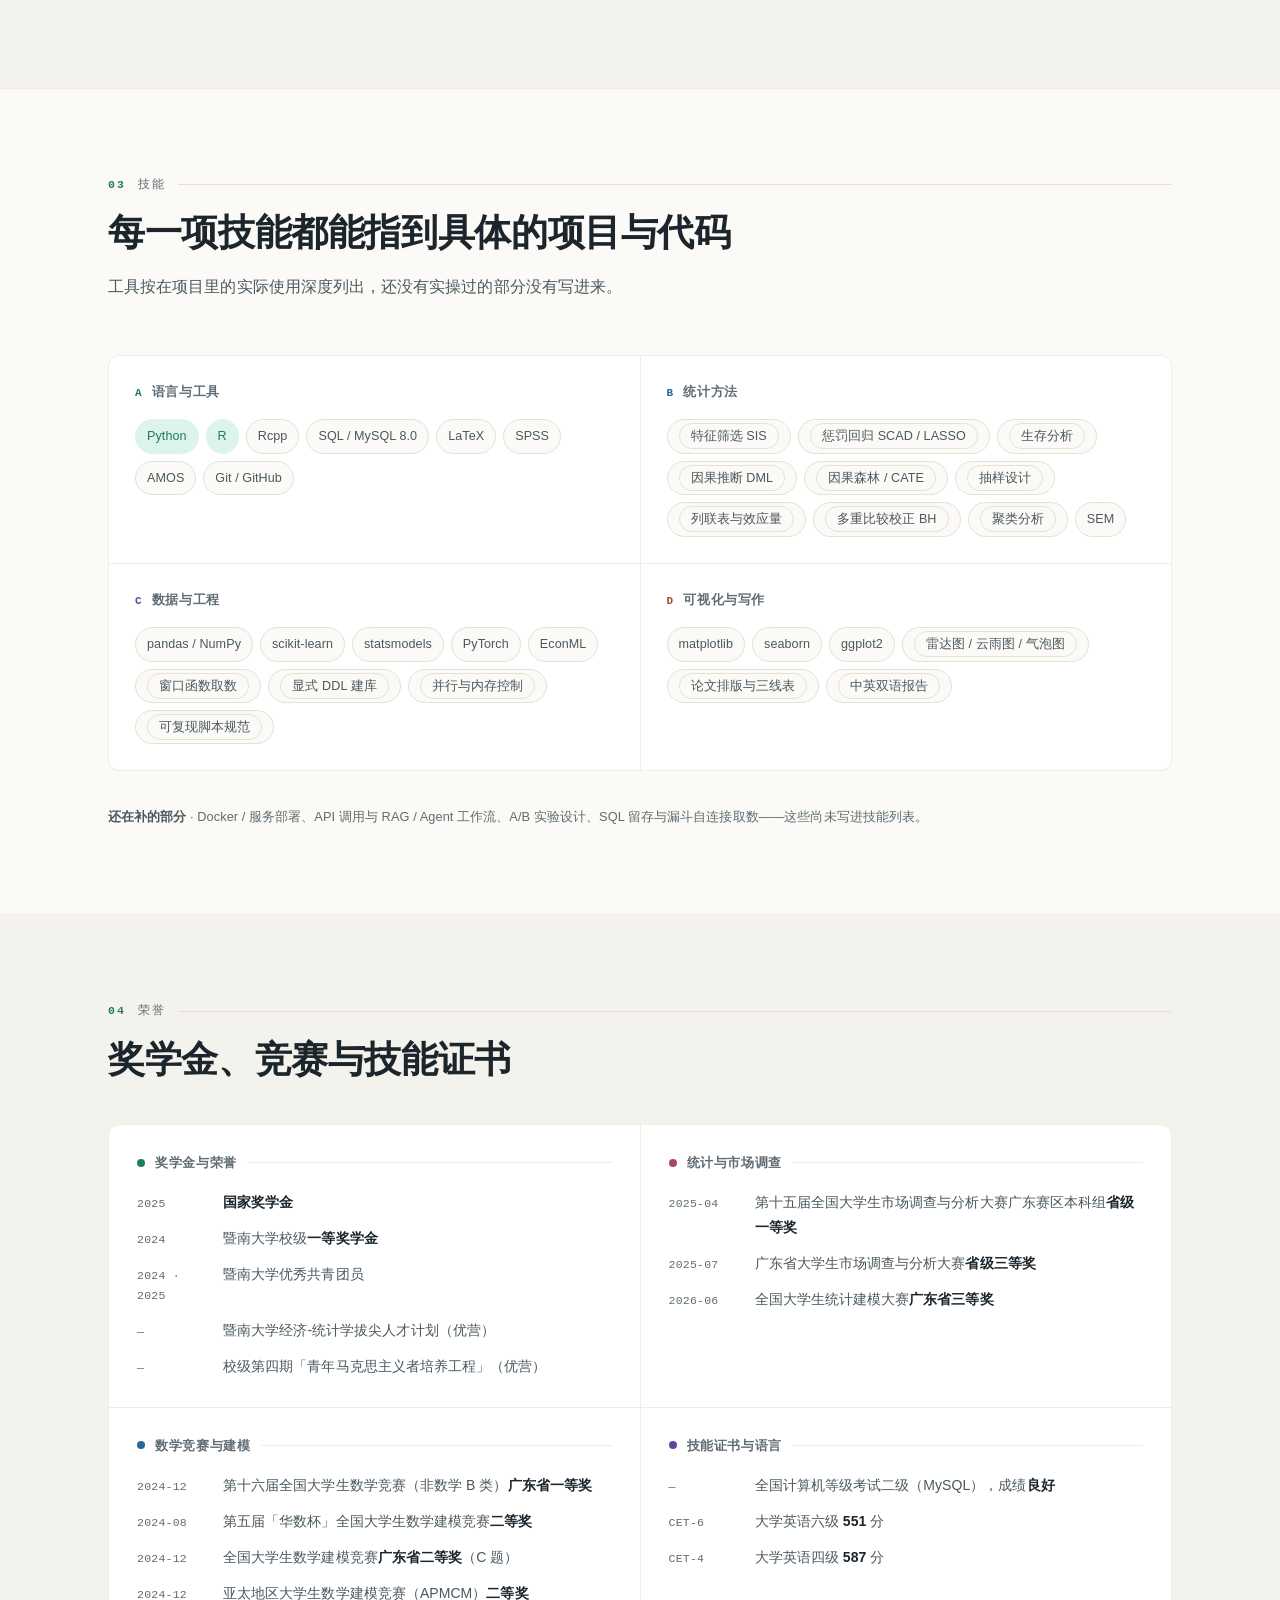
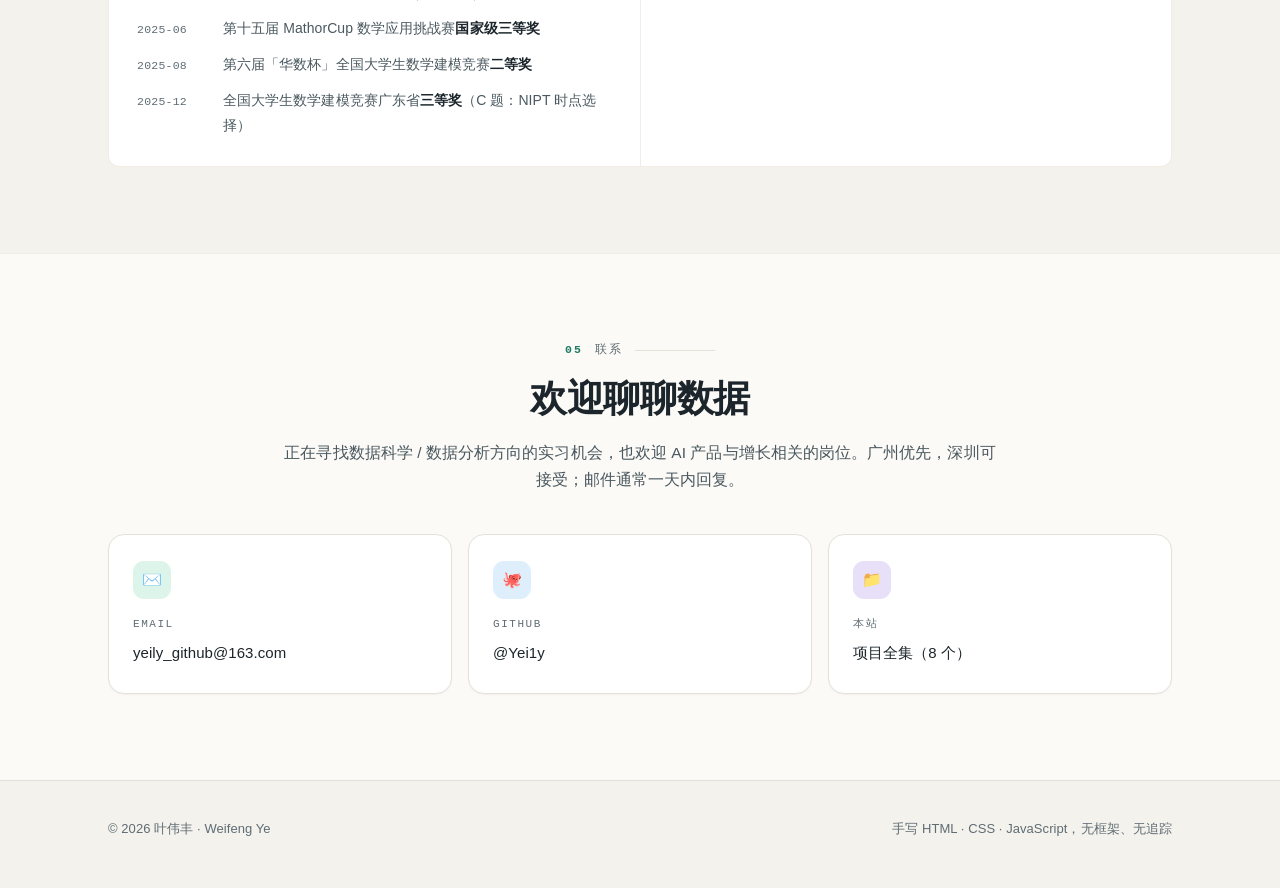
==== commit 93a70781: "copy(site): 面向 HR 与同行的文案重写，配色收敛到单一强调色 首页与项目全集页原来是在给我自己看的工作底稿口径下写的——说明排序权重、 解释为什么某个项目排第几、交代团队分工细节。这些内" ====
--- a/index.html
+++ b/index.html
@@ -1,266 +1,909 @@
 <!DOCTYPE html>
-<html lang="en" data-theme="light">
+<html lang="zh-CN" data-theme="light" data-lang="zh" data-accent="mint">
 <head>
-  <meta charset="UTF-8">
-  <meta name="viewport" content="width=device-width, initial-scale=1.0">
-  <meta name="description" content="Yeily — Statistics & Data Science. Personal homepage and portfolio.">
-  <title>Yeily | Statistics & Data Science</title>
-  <link rel="stylesheet" href="assets/css/style.css">
-  <link rel="icon" href="data:image/svg+xml,<svg xmlns='http://www.w3.org/2000/svg' viewBox='0 0 100 100'><text y='0.9em' font-size='90'>📊</text></svg>">
+<meta charset="UTF-8">
+<meta name="viewport" content="width=device-width, initial-scale=1.0">
+<meta name="description" content="叶伟丰 Weifeng Ye — 暨南大学经济统计学本科，推免至上海财经大学应用统计学（数据科学与商务统计）。方向：高维特征筛选、因果推断、抽样调查与用户行为分析。">
+<meta name="author" content="Weifeng Ye 叶伟丰">
+<meta name="keywords" content="叶伟丰, Weifeng Ye, 应用统计学, 经济统计学, 数据科学, 数据分析, 因果推断, 高维特征筛选, 上海财经大学, 暨南大学">
+<meta name="theme-color" content="#FBFAF6">
+<meta property="og:title" content="叶伟丰 · Weifeng Ye — 统计与数据科学">
+<meta property="og:description" content="把数据变成能核验、能落地的结论。高维特征筛选 · 因果推断 · 抽样调查 · 用户行为分析。">
+<meta property="og:type" content="website">
+<meta property="og:url" content="https://yei1y.github.io/">
+<title>叶伟丰 · Weifeng Ye — 统计与数据科学 / Statistics &amp; Data Science</title>
+<link rel="stylesheet" href="assets/css/style.css">
+<noscript><style>.reveal{opacity:1!important;transform:none!important}</style></noscript>
+<link rel="icon" href="data:image/svg+xml,<svg xmlns='http://www.w3.org/2000/svg' viewBox='0 0 100 100'><rect width='100' height='100' rx='26' fill='%23DCF4EA'/><text x='50' y='68' font-size='46' font-family='Georgia,serif' font-weight='bold' fill='%231F7A66' text-anchor='middle'>WY</text></svg>">
+<script>
+  // Apply stored preferences before first paint to avoid a flash of the wrong theme.
+  (function () {
+    try {
+      var t = localStorage.getItem('wy-theme');
+      if (!t) t = window.matchMedia('(prefers-color-scheme: dark)').matches ? 'dark' : 'light';
+      document.documentElement.setAttribute('data-theme', t);
+      var l = localStorage.getItem('wy-lang');
+      if (l) document.documentElement.setAttribute('data-lang', l);
+    } catch (e) {}
+  })();
+</script>
 </head>
 <body>
 
-  <!-- ============ Navigation ============ -->
-  <nav>
-    <div class="nav-inner">
-      <a href="/" class="nav-logo">Ye<span>ily</span></a>
-      <ul class="nav-links">
-        <li><a href="#about" class="active">About</a></li>
-        <li><a href="#skills">Skills</a></li>
-        <li><a href="#projects">Projects</a></li>
-        <li><a href="#connect">Connect</a></li>
-        <li>
-          <button id="theme-toggle" class="theme-toggle" aria-label="Toggle theme">
-            <span>🌙</span>
-          </button>
-        </li>
-      </ul>
-    </div>
-  </nav>
-
-  <!-- ============ Hero ============ -->
-  <section class="hero">
-    <div class="container hero-content">
-      <p class="hero-greeting">Hello, I'm</p>
-      <h1 class="hero-name">Yeily</h1>
-      <p class="hero-title">Statistics &middot; Data Science &middot; Causal Inference</p>
-      <p class="hero-desc">
-        B.S. in Economic Statistics, incoming M.S. in Applied Statistics.
-        I turn data into decisions through rigorous statistical reasoning and
-        thoughtful empirical analysis.
+<div class="progress" id="progress" aria-hidden="true"></div>
+
+<!-- ======================= Navigation ======================= -->
+<nav class="nav" id="nav">
+  <div class="wrap nav-inner">
+    <a class="brand" href="#top">
+      <span class="brand-mark">WY</span>
+      <span class="brand-name">
+        <span class="zh">叶伟丰</span><span class="en">Weifeng Ye</span>
+        <small><span class="zh">统计 · 数据科学</span><span class="en">Statistics · Data Science</span></small>
+      </span>
+    </a>
+
+    <ul class="nav-links" id="navLinks">
+      <li><a href="#about"><span class="zh">关于</span><span class="en">About</span></a></li>
+      <li><a href="#work"><span class="zh">项目</span><span class="en">Work</span></a></li>
+      <li><a href="#skills"><span class="zh">技能</span><span class="en">Skills</span></a></li>
+      <li><a href="#honors"><span class="zh">荣誉</span><span class="en">Honors</span></a></li>
+      <li><a href="projects/"><span class="zh">项目全集</span><span class="en">All work</span></a></li>
+      <li><a href="#contact"><span class="zh">联系</span><span class="en">Contact</span></a></li>
+    </ul>
+
+    <div class="nav-tools">
+      <button class="tool" id="langBtn" type="button" aria-label="Switch language">
+        <span class="zh">EN</span><span class="en">中文</span>
+      </button>
+      <button class="tool" id="themeBtn" type="button" aria-label="Switch colour theme">
+        <span id="themeIcon">☾</span>
+      </button>
+      <button class="tool nav-burger" id="burger" type="button" aria-label="Menu" aria-expanded="false">
+        <span>☰</span>
+      </button>
+    </div>
+  </div>
+</nav>
+
+<!-- ======================= Hero ======================= -->
+<header class="hero" id="top">
+  <div class="wrap">
+    <div class="hero-grid">
+
+      <div>
+        <p class="eyebrow">
+          <i aria-hidden="true"></i>
+          <span class="zh">暨南大学 经济统计学 &nbsp;→&nbsp; 上海财经大学 应用统计学</span>
+          <span class="en">B.S. Economic Statistics, Jinan University &nbsp;→&nbsp; M.S. Applied Statistics, SUFE</span>
+        </p>
+
+        <h1>
+          <span class="zh">叶伟丰</span>
+          <span class="en">Weifeng Ye</span>
+          <span class="latin"><span class="zh">Weifeng Ye</span><span class="en">叶伟丰</span></span>
+        </h1>
+
+        <p class="hero-motto">
+          <span class="zh">「把数据变成能核验、能落地的结论。」</span>
+          <span class="en">“Turning data into conclusions you can verify and act on.”</span>
+        </p>
+
+        <p class="hero-lead">
+          <span class="zh">经济统计学本科在读，推免至上海财经大学应用统计学（<b>数据科学与商务统计</b>方向）。做过的事沿一条线：<b>31,616 维</b>交互特征空间里的稳健筛选与蒙特卡洛模拟，<b>747 份一手问卷</b>支撑的市场判断，<b>10 万条电商会话</b>中真正该修的那一环漏斗。方法可以很重，结论必须能被核验。</span>
+          <span class="en">B.S. in Economic Statistics, admitted by recommendation to the M.S. in Applied Statistics at Shanghai University of Finance and Economics (<b>Data Science &amp; Business Statistics</b>). One thread runs through the work: robust screening and Monte Carlo studies in a <b>31,616-dimensional</b> interaction space, a market judgement built on <b>747 first-hand questionnaires</b>, and the one funnel step worth fixing among <b>100,000 e-commerce sessions</b>. The methods can be heavy; the conclusions have to be verifiable.</span>
+        </p>
+
+        <div class="roles">
+          <span class="role is-key"><span class="zh">数据科学 / 数据分析</span><span class="en">Data Science / Analytics</span></span>
+          <span class="role"><span class="zh">统计建模 · 因果推断</span><span class="en">Statistical modelling · Causal inference</span></span>
+          <span class="role"><span class="zh">AI 产品与增长</span><span class="en">AI product &amp; growth</span></span>
+        </div>
+
+        <div class="hero-cta">
+          <a class="btn btn--solid" href="#work">
+            <span class="zh">查看精选项目</span><span class="en">Selected work</span>
+            <svg viewBox="0 0 16 16" fill="none" stroke="currentColor" stroke-width="1.8" aria-hidden="true"><path d="M8 3v10M4 9l4 4 4-4"/></svg>
+          </a>
+          <a class="btn btn--ghost" href="projects/">
+            <span class="zh">项目全集（8 个）</span><span class="en">All 8 projects</span>
+            <svg viewBox="0 0 16 16" fill="none" stroke="currentColor" stroke-width="1.8" aria-hidden="true"><path d="M3 8h9M8.5 4l4 4-4 4"/></svg>
+          </a>
+        </div>
+      </div>
+
+      <aside class="card-id">
+        <div class="card-id-head">
+          <span class="card-id-mark">WY</span>
+          <div>
+            <h2><span class="zh">叶伟丰</span><span class="en">Weifeng Ye</span></h2>
+            <p>@Yei1y</p>
+          </div>
+        </div>
+
+        <ul class="card-id-list">
+          <li>
+            <span class="k">🎓</span>
+            <span class="v">
+              <span class="zh"><b>暨南大学</b> 经济学院 · 经济统计学（本科在读）<br><b>上海财经大学</b> · 应用统计学硕士（推免录取）</span>
+              <span class="en"><b>Jinan University</b>, School of Economics — B.S. Economic Statistics<br><b>SUFE</b> — M.S. Applied Statistics (admitted by recommendation)</span>
+            </span>
+          </li>
+          <li>
+            <span class="k">📈</span>
+            <span class="v">
+              <span class="zh">加权平均绩点 <b>4.18 / 5.0</b> · 专业排名 <b>5 / 85</b>（前 6%）· CET-6 551</span>
+              <span class="en">Weighted GPA <b>4.18 / 5.0</b> · major rank <b>5 / 85</b> (top 6%) · CET-6 551</span>
+            </span>
+          </li>
+          <li>
+            <span class="k">🏅</span>
+            <span class="v">
+              <span class="zh"><b>2025 国家奖学金</b> · 全国大学生数学竞赛广东省一等奖</span>
+              <span class="en"><b>2025 National Scholarship</b> · 1st Prize (Guangdong), National College Mathematics Competition</span>
+            </span>
+          </li>
+          <li>
+            <span class="k">🎯</span>
+            <span class="v">
+              <span class="zh">求职方向：数据科学 / 数据分析，AI 产品与增长运营</span>
+              <span class="en">Target roles: data science / analytics; AI product &amp; growth</span>
+            </span>
+          </li>
+          <li>
+            <span class="k">📍</span>
+            <span class="v">
+              <span class="zh">现居广州（就学）· 可实习：<b>广州优先，深圳可接受</b></span>
+              <span class="en">Based in Guangzhou · available in <b>Guangzhou (first choice), Shenzhen</b></span>
+            </span>
+          </li>
+          <li>
+            <span class="k">✉️</span>
+            <span class="v"><a href="mailto:yeily_github@163.com">yeily_github@163.com</a></span>
+          </li>
+        </ul>
+      </aside>
+
+    </div>
+  </div>
+
+  <div class="strip">
+    <div class="wrap">
+      <div class="strip-grid">
+        <div class="metric">
+          <div class="num">4.18<small> / 5.0</small></div>
+          <div class="cap"><span class="zh">加权平均绩点</span><span class="en">Weighted GPA</span></div>
+        </div>
+        <div class="metric">
+          <div class="num">5<small> / 85</small></div>
+          <div class="cap"><span class="zh">专业排名（前 6%）</span><span class="en">Major rank (top 6%)</span></div>
+        </div>
+        <div class="metric">
+          <div class="num">7<small> <span class="zh">个</span><span class="en">repos</span></small></div>
+          <div class="cap"><span class="zh">公开项目仓库，脚本与结果一并落盘</span><span class="en">Public repos, scripts and results committed</span></div>
+        </div>
+        <div class="metric">
+          <div class="num">1<small> <span class="zh">篇</span><span class="en">paper</span></small></div>
+          <div class="cap"><span class="zh">SCI 论文在投（审稿返修中）</span><span class="en">SCI paper under review</span></div>
+        </div>
+      </div>
+    </div>
+  </div>
+</header>
+
+<!-- ======================= About ======================= -->
+<section class="section" id="about">
+  <div class="wrap">
+    <div class="head reveal">
+      <p class="head-label"><b>01</b><span class="zh">关于</span><span class="en">About</span></p>
+      <h2><span class="zh">我在做什么</span><span class="en">What I work on</span></h2>
+    </div>
+
+    <div class="about-grid">
+      <div class="prose reveal">
+        <p>
+          <span class="zh">我的训练来自<strong>统计学</strong>：数理统计、贝叶斯统计、统计预测与决策、大数据案例分析构成课程主干，高维筛选、惩罚回归、生存分析、因果推断与抽样设计是反复用到的工具。这套工具落在四种很不一样的问题上——<span class="hl hl--mint">一篇超高维特征筛选的学术论文</span>、<span class="hl hl--lemon">一次受企业委托的市场调查</span>、<span class="hl hl--lav">一套企业破产预警的可解释模型</span>，以及<span class="hl hl--sky">一次电商漏斗的批判式复现</span>。</span>
+          <span class="en">My training is in <strong>statistics</strong> — mathematical statistics, Bayesian inference, forecasting and decision theory, large-scale data case studies — with high-dimensional screening, penalized regression, survival analysis, causal inference and sampling design as the working toolkit. That toolkit lands on four very different problems: <span class="hl hl--mint">an academic paper on ultrahigh-dimensional feature screening</span>, <span class="hl hl--lemon">a client-commissioned market survey</span>, <span class="hl hl--lav">an interpretable corporate bankruptcy-warning model</span>, and <span class="hl hl--sky">a critical reproduction of an e-commerce funnel analysis</span>.</span>
+        </p>
+        <p>
+          <span class="zh">工作习惯围绕<strong>可核验</strong>展开：脚本编号化、随机种子固定、每一步结果落盘，README 里写清楚已知局限。破产预警的 16 个幸存特征每一个都能回溯到筛选与惩罚回归的中间结果；因果推断那篇论文的主要结论是一次<strong>不显著的零效应</strong>；电商漏斗里，我指出自己最亮眼的指标存在循环论证。这些判断不讨巧，但它们更接近真实的分析工作。</span>
+          <span class="en">The working habit is built around <strong>verifiability</strong>: numbered scripts, fixed random seeds, every step written to disk, and known limitations stated in the README. Each of the 16 surviving features in the bankruptcy model traces back to intermediate screening and penalized-regression output; the headline result of the causal-inference paper is an <strong>insignificant null</strong>; and in the funnel project I flag that my most striking indicator is circular by construction. Those are not the flattering conclusions, but they are closer to real analytical work.</span>
+        </p>
+        <p>
+          <span class="zh">接下来想补的是方法的另一半：SQL 进阶取数、可复现的数据管线，以及把一个模型真正交付出去、而不止停在报告里的能力。</span>
+          <span class="en">What I want to add next is the other half of the craft: advanced SQL, reproducible data pipelines, and the ability to ship a model rather than stopping at the report.</span>
+        </p>
+      </div>
+
+      <div class="facts">
+        <div class="fact reveal" data-accent="mint">
+          <span class="ico">🎓</span>
+          <div>
+            <h3><span class="zh">教育背景</span><span class="en">Education</span></h3>
+            <p>
+              <span class="zh"><strong>暨南大学</strong> 经济学院 · 经济统计学（本科在读）<br><strong>上海财经大学</strong> · 应用统计学专业硕士（推免录取），方向：数据科学与商务统计</span>
+              <span class="en"><strong>Jinan University</strong>, School of Economics — B.S. Economic Statistics<br><strong>SUFE</strong> — M.S. Applied Statistics (admitted), Data Science &amp; Business Statistics</span>
+            </p>
+          </div>
+        </div>
+        <div class="fact reveal" data-accent="sky">
+          <span class="ico">🔬</span>
+          <div>
+            <h3><span class="zh">方法兴趣</span><span class="en">Methods</span></h3>
+            <p>
+              <span class="zh">高维特征筛选 · 惩罚回归（SCAD / LASSO）· 生存分析 · 因果推断（DML / 因果森林）· 抽样设计 · 结构方程模型</span>
+              <span class="en">High-dimensional screening · penalized regression (SCAD / LASSO) · survival analysis · causal inference (DML / causal forests) · sampling design · structural equation modelling</span>
+            </p>
+          </div>
+        </div>
+        <div class="fact reveal" data-accent="lav">
+          <span class="ico">🛠️</span>
+          <div>
+            <h3><span class="zh">常用工具</span><span class="en">Toolchain</span></h3>
+            <p>
+              <span class="zh">Python（pandas / scikit-learn / statsmodels / PyTorch）· R（含 Rcpp 并行）· SQL（MySQL 8.0）· LaTeX · SPSS / AMOS</span>
+              <span class="en">Python (pandas / scikit-learn / statsmodels / PyTorch) · R (incl. Rcpp parallelism) · SQL (MySQL 8.0) · LaTeX · SPSS / AMOS</span>
+            </p>
+          </div>
+        </div>
+        <div class="fact reveal" data-accent="peach">
+          <span class="ico">🧭</span>
+          <div>
+            <h3><span class="zh">在找什么机会</span><span class="en">Looking for</span></h3>
+            <p>
+              <span class="zh">主线：数据科学 / 数据分析实习；并行：AI 产品运营与增长。广州优先，深圳可接受。</span>
+              <span class="en">Primary: a data science / analytics internship. Parallel: AI product operations &amp; growth. Guangzhou first, Shenzhen acceptable.</span>
+            </p>
+          </div>
+        </div>
+      </div>
+    </div>
+  </div>
+</section>
+
+<!-- ======================= Selected work ======================= -->
+<section class="section section--band" id="work">
+  <div class="wrap">
+    <div class="head reveal">
+      <p class="head-label"><b>02</b><span class="zh">精选项目</span><span class="en">Selected work</span></p>
+      <h2><span class="zh">六个能追溯到原始结果的项目</span><span class="en">Six projects that trace back to raw output</span></h2>
+      <p>
+        <span class="zh">覆盖高维筛选、因果推断、市场调查与用户行为分析——从假设到结论的每一步都留有可复核的产物。每个项目下面的数字都能在对应仓库的结果文件中查到；完整排序、评分口径与按岗位裁剪见 <a href="projects/"><strong>项目全集</strong></a>。</span>
+        <span class="en">Covering high-dimensional screening, causal inference, market research and user-behaviour analysis — every step from hypothesis to conclusion leaves an auditable artefact. Each figure below traces to a results file in the corresponding repo; the full ranking, rubric and role-specific cuts are on the <a href="projects/"><strong>all-projects page</strong></a>.</span>
       </p>
-      <div class="hero-actions">
-        <a href="#projects" class="btn btn-primary">View Projects &darr;</a>
-        <a href="#connect" class="btn btn-secondary">Get in Touch</a>
-      </div>
-    </div>
-  </section>
-
-  <!-- ============ About ============ -->
-  <section id="about" class="section">
-    <div class="container">
-      <div class="section-header fade-in">
-        <p class="section-label">About</p>
-        <h2 class="section-title">Who I Am</h2>
-        <p class="section-subtitle">A statistics student passionate about understanding the world through data.</p>
-      </div>
-      <div class="about-grid">
-        <div class="about-text fade-in">
-          <p>
-            I'm an undergraduate student in Economic Statistics, about to begin my
-            Master's journey in Applied Statistics. My academic interests center on
-            <strong>causal inference</strong>, <strong>statistical modeling</strong>,
-            and <strong>machine learning</strong> — with a strong emphasis on
-            methodological rigor and reproducible research.
-          </p>
-          <p>
-            I believe that good statistics is good storytelling: every dataset has
-            a narrative waiting to be uncovered, and the role of a statistician is
-            to let that story emerge honestly and clearly.
-          </p>
-          <p>
-            When I'm not running regressions or debugging Python scripts, you'll
-            find me reading about Bayesian methods, tinkering with NLP models,
-            or exploring Beijing's café scene.
-          </p>
-        </div>
-        <div class="about-info fade-in">
-          <div class="info-card">
-            <span class="info-card-icon">🎓</span>
-            <h4>Education</h4>
-            <p>B.S. Economic Statistics<br>M.S. Applied Statistics (incoming)</p>
-          </div>
-          <div class="info-card">
-            <span class="info-card-icon">🔬</span>
-            <h4>Interests</h4>
-            <p>Causal Inference · Bayesian Stats · NLP · ML</p>
-          </div>
-          <div class="info-card">
-            <span class="info-card-icon">🛠️</span>
-            <h4>Tools</h4>
-            <p>Python · R · Stata · LaTeX</p>
-          </div>
-          <div class="info-card">
-            <span class="info-card-icon">📍</span>
-            <h4>Location</h4>
-            <p>Beijing, China</p>
-          </div>
-        </div>
-      </div>
-    </div>
-  </section>
-
-  <!-- ============ Skills ============ -->
-  <section id="skills" class="section section-alt">
-    <div class="container">
-      <div class="section-header fade-in">
-        <p class="section-label">Skills</p>
-        <h2 class="section-title">Tech Stack &amp; Tools</h2>
-        <p class="section-subtitle">What I use daily to explore, model, and visualize data.</p>
-      </div>
-      <div class="skills-grid">
-
-        <div class="skill-category fade-in">
-          <h3><span class="dot" style="background: var(--primary);"></span> Languages</h3>
-          <div class="skill-tags">
-            <span class="skill-tag blue">Python</span>
-            <span class="skill-tag green">R</span>
-            <span class="skill-tag orange">SQL</span>
-            <span class="skill-tag purple">LaTeX</span>
-          </div>
-        </div>
-
-        <div class="skill-category fade-in">
-          <h3><span class="dot" style="background: var(--secondary);"></span> Data Science &amp; ML</h3>
-          <div class="skill-tags">
-            <span class="skill-tag blue">NumPy</span>
-            <span class="skill-tag green">Pandas</span>
-            <span class="skill-tag orange">scikit-learn</span>
-            <span class="skill-tag blue">PyTorch</span>
-            <span class="skill-tag purple">Statsmodels</span>
-            <span class="skill-tag green">SciPy</span>
-          </div>
-        </div>
-
-        <div class="skill-category fade-in">
-          <h3><span class="dot" style="background: var(--accent);"></span> Visualization</h3>
-          <div class="skill-tags">
-            <span class="skill-tag blue">Matplotlib</span>
-            <span class="skill-tag green">Seaborn</span>
-            <span class="skill-tag orange">ggplot2</span>
-            <span class="skill-tag purple">Plotly</span>
-          </div>
-        </div>
-
-        <div class="skill-category fade-in">
-          <h3><span class="dot" style="background: var(--muted-purple);"></span> Tools &amp; Environment</h3>
-          <div class="skill-tags">
-            <span class="skill-tag blue">Git</span>
-            <span class="skill-tag green">VS Code</span>
-            <span class="skill-tag orange">Jupyter</span>
-            <span class="skill-tag purple">Anaconda</span>
-            <span class="skill-tag blue">RStudio</span>
-            <span class="skill-tag green">Docker</span>
-          </div>
-        </div>
-
-      </div>
-    </div>
-  </section>
-
-  <!-- ============ Featured Projects ============ -->
-  <section id="projects" class="section">
-    <div class="container">
-      <div class="section-header fade-in">
-        <p class="section-label">Projects</p>
-        <h2 class="section-title">Featured Work</h2>
-        <p class="section-subtitle">Selected projects in regression, causal inference, and NLP.</p>
-      </div>
-      <div class="projects-grid">
-
-        <div class="project-card fade-in">
-          <span class="project-card-tag">Regression</span>
-          <h3>Beijing Housing Price Analysis</h3>
-          <p>Comprehensive regression analysis of Lianjia Beijing second-hand housing data, covering data preprocessing, variable selection, model diagnostics, and multi-model comparison.</p>
-          <div class="project-card-langs">
-            <span>Python</span>
-            <span>Jupyter</span>
-          </div>
-          <a href="https://github.com/Yei1y/beijing-housing-regression" target="_blank" class="project-card-link">
-            View on GitHub &rarr;
-          </a>
-        </div>
-
-        <div class="project-card fade-in">
-          <span class="project-card-tag">Causal Inference</span>
-          <h3>AI Adoption &amp; Productivity</h3>
-          <p>Applied Double/Debiased Machine Learning (DML) to estimate the causal effect of AI adoption on firm productivity, using panel data and modern causal inference methods.</p>
-          <div class="project-card-langs">
-            <span>Python</span>
-            <span>R</span>
-          </div>
-          <a href="https://github.com/Yei1y/ai-adoption-productivity-dml" target="_blank" class="project-card-link">
-            View on GitHub &rarr;
-          </a>
-        </div>
-
-        <div class="project-card fade-in">
-          <span class="project-card-tag">NLP</span>
-          <h3>THUCNews Text Classification</h3>
-          <p>Built text classification models on the THUCNews Chinese news dataset, comparing traditional machine learning approaches with neural network architectures.</p>
-          <div class="project-card-langs">
-            <span>Python</span>
-            <span>scikit-learn</span>
-          </div>
-          <a href="https://github.com/Yei1y/THUCNews-NLP" target="_blank" class="project-card-link">
-            View on GitHub &rarr;
-          </a>
-        </div>
-
-        <div class="project-card fade-in">
-          <span class="project-card-tag">Statistical Modeling</span>
-          <h3>Company Bankruptcy Prediction</h3>
-          <p>High-dimensional interaction mining for corporate bankruptcy warning: an explicit 31,616-dim spline-tensor feature space, GCor-SIS-REDS screening with hand-written Rcpp kernels, and cost-sensitive SCAD penalized logistic regression.</p>
-          <div class="project-card-langs">
-            <span>R</span>
-            <span>Rcpp</span>
-          </div>
-          <a href="https://github.com/Yei1y/Company-Bankruptcy-Prediction" target="_blank" class="project-card-link">
-            View on GitHub &rarr;
-          </a>
-        </div>
-
-      </div>
-    </div>
-  </section>
-
-  <!-- ============ Connect ============ -->
-  <section id="connect" class="section section-alt">
-    <div class="container">
-      <div class="section-header fade-in">
-        <p class="section-label">Connect</p>
-        <h2 class="section-title">Let's Talk Data</h2>
-        <p class="section-subtitle">Interested in collaborating or just want to chat about statistics?</p>
-      </div>
-      <div class="connect-grid">
-        <a href="https://github.com/Yei1y" target="_blank" class="connect-card fade-in">
-          <span class="connect-card-icon">🐙</span>
-          <span class="connect-card-label">GitHub</span>
-          <span class="connect-card-value">@Yei1y</span>
-        </a>
-        <a href="mailto:yei1y.stats@gmail.com" class="connect-card fade-in">
-          <span class="connect-card-icon">✉️</span>
-          <span class="connect-card-label">Email</span>
-          <span class="connect-card-value">yei1y.stats@gmail.com</span>
-        </a>
-        <!--
-        <a href="https://linkedin.com/in/Yei1y" target="_blank" class="connect-card fade-in">
-          <span class="connect-card-icon">💼</span>
-          <span class="connect-card-label">LinkedIn</span>
-          <span class="connect-card-value">/in/Yei1y</span>
-        </a>
-        -->
-      </div>
-    </div>
-  </section>
-
-  <!-- ============ Footer ============ -->
-  <footer>
-    <div class="container">
-      <p>&copy; 2026 Yeily. Built with &hearts; in Beijing.</p>
-    </div>
-  </footer>
-
-  <script src="assets/js/main.js"></script>
+    </div>
+
+    <div class="entries">
+
+      <!-- 01 -->
+      <article class="entry reveal" data-accent="mint">
+        <div class="entry-rank">
+          <span class="n">01</span>
+          <span class="k"><span class="zh">统计建模</span><span class="en">Modelling</span></span>
+        </div>
+        <div>
+          <h3><span class="zh">企业破产预警「白盒」模型</span><span class="en">A white-box corporate bankruptcy warning model</span></h3>
+          <p class="sub"><span class="zh">高维交互挖掘 · 稳健特征筛选 · 代价敏感惩罚回归</span><span class="en">High-dimensional interaction mining · robust screening · cost-sensitive penalized regression</span></p>
+
+          <p class="meta">
+            <em><span class="zh">全国大学生统计建模大赛</span><span class="en">National Statistical Modeling Competition</span></em>
+            <span class="sep">·</span>
+            <span class="zh"><b>第一完成人</b>，独立完成建模与写作</span>
+            <span class="en"><b>Lead author</b>, modelling and writing done independently</span>
+            <span class="sep">·</span>
+            <span class="zh">广东省三等奖（2026-06）</span>
+            <span class="en">3rd Prize, Guangdong (2026-06)</span>
+          </p>
+
+          <p class="desc">
+            <span class="zh">把 94 个财务指标按杜邦模块做样条展开与张量积交叉，<strong>显式构造 31,616 维交互特征空间</strong>，用自研的 GCor-SIS-REDS 流程筛选，再以代价敏感 SCAD 建模——在保住逐条可解释性的前提下拿到机器学习级别的判别精度。</span>
+            <span class="en">Spline-expanded and tensor-crossed 94 financial ratios by DuPont block into an <strong>explicit 31,616-dimensional interaction space</strong>, screened with a self-built GCor-SIS-REDS routine, then modelled with cost-sensitive SCAD — machine-learning discrimination while every feature stays interpretable.</span>
+          </p>
+
+          <div class="stats">
+            <div class="stat">
+              <b>0.9380</b>
+              <span><span class="zh">测试集 AUC，KS 0.7638</span><span class="en">Test AUC, KS 0.7638</span></span>
+            </div>
+            <div class="stat">
+              <b>0.0024</b>
+              <span><span class="zh">与 91 特征 LightGBM 黑盒的差距</span><span class="en">Gap to a 91-feature LightGBM black box</span></span>
+            </div>
+            <div class="stat">
+              <b>3,510 / 8,944</b>
+              <span><span class="zh">万元 · 漏报误杀成本比 30.5 : 1 下的净利润</span><span class="en">10k CNY net profit at a 30.5 : 1 miss / false-alarm cost ratio</span></span>
+            </div>
+          </div>
+
+          <figure class="fig">
+            <figcaption>
+              <b><span class="zh">图 1</span><span class="en">Fig. 1</span></b>
+              <span class="zh">从 94 个原始指标到 16 个可解释特征：候选空间逐级收缩</span>
+              <span class="en">From 94 raw ratios to 16 interpretable features: the candidate space contracts in stages</span>
+            </figcaption>
+            <ul class="bars bars--log" role="list">
+              <li>
+                <span class="lb"><span class="zh">原始财务指标</span><span class="en">Raw ratios</span><em>6,819 × 94</em></span>
+                <span class="track"><i style="width:38.7%"></i></span>
+                <span class="vl">94</span>
+              </li>
+              <li>
+                <span class="lb"><span class="zh">样条 × 张量积展开</span><span class="en">Spline × tensor expansion</span><em>6,819 × 31,616</em></span>
+                <span class="track"><i style="width:100.0%"></i></span>
+                <span class="vl">31,616</span>
+              </li>
+              <li>
+                <span class="lb"><span class="zh">GCor-SIS-REDS 筛选</span><span class="en">Screened by GCor-SIS-REDS</span><em>稳健边际相关</em></span>
+                <span class="track"><i style="width:81.0%"></i></span>
+                <span class="vl">5,218</span>
+              </li>
+              <li class="is-final">
+                <span class="lb"><span class="zh">SCAD 非零特征</span><span class="en">SCAD non-zero features</span><em>15 个交互项</em></span>
+                <span class="track"><i style="width:20.0%"></i></span>
+                <span class="vl">16</span>
+              </li>
+            </ul>
+            <p class="fig-note">
+              <span class="zh">条形长度按对数刻度绘制（最窄处保留 20% 画布宽度），四级之间极差 1,976 倍；同样 91 个特征的 LightGBM 基线 AUC 为 0.9404，与白盒模型相差 <b>0.0024</b>，换来的是逐条可追溯的特征重要性。</span>
+              <span class="en">Bar lengths are drawn on a log scale with a 20% canvas floor, so the smallest stage stays visible; the four stages span 1,976×. A 91-feature LightGBM baseline reaches AUC 0.9404, a gap of <b>0.0024</b> from the white-box model — bought with fully traceable feature importance.</span>
+            </p>
+          </figure>
+
+          <div class="entry-foot">
+            <div class="tags"><span>R</span><span>Rcpp</span><span>Parallel</span><span>SCAD</span><span>Spline tensor</span><span>Survival</span></div>
+            <a class="link-out" href="https://github.com/Yei1y/Company-Bankruptcy-Prediction" target="_blank" rel="noopener">
+              GitHub
+              <svg viewBox="0 0 16 16" fill="none" stroke="currentColor" stroke-width="1.8" aria-hidden="true"><path d="M3 8h9M8.5 4l4 4-4 4"/></svg>
+            </a>
+          </div>
+        </div>
+      </article>
+
+      <!-- 02 -->
+      <article class="entry reveal" data-accent="pink">
+        <div class="entry-rank">
+          <span class="n">02</span>
+          <span class="k"><span class="zh">市场调查</span><span class="en">Survey</span></span>
+        </div>
+        <div>
+          <h3><span class="zh">广深两地家用智能健康设备市场调查</span><span class="en">Market survey: home smart-health devices in Guangzhou &amp; Shenzhen</span></h3>
+          <p class="sub"><span class="zh">企业委托 · 一手数据 · 抽样设计 → 人群细分 → 分市场策略</span><span class="en">Client-commissioned · first-hand data · sampling → segmentation → market-specific strategy</span></p>
+
+          <p class="meta">
+            <em><span class="zh">全国大学生市场调查与分析大赛</span><span class="en">National Market Research Competition</span></em>
+            <span class="sep">·</span>
+            <span class="zh"><b>核心成员</b>，负责数据模块（指标构建、问卷设计与发放、数据分析、可视化）并参与报告撰写与路演</span>
+            <span class="en"><b>Core member</b> leading the data module (indicator design, questionnaire design and fielding, analysis, visualisation) plus report writing and the pitch</span>
+            <span class="sep">·</span>
+            <span class="zh">广东赛区省级一等奖；省级大创结项</span>
+            <span class="en">1st Prize, Guangdong; provincial innovation project completed</span>
+          </p>
+
+          <p class="desc">
+            <span class="zh">受广东省百强民营大健康企业委托的商业调研：从不等概率抽样设计、双问卷发放，到加权 K-Means 人群细分与 SEM 决策路径，最后落到分市场策略建议，构成一条完整的<strong>业务问题 → 数据 → 结论 → 建议</strong>链路。全部数据为自采，不是二手数据集的二次分析。</span>
+            <span class="en">A commercial study commissioned by a top-100 private health enterprise in Guangdong: unequal-probability sampling and two questionnaire waves, weighted K-Means segmentation with an SEM decision path, ending in market-specific recommendations — a complete <strong>business question → data → conclusion → action</strong> chain built entirely on data we collected ourselves.</span>
+          </p>
+
+          <div class="stats">
+            <div class="stat">
+              <b>747 + 444</b>
+              <span><span class="zh">份有效问卷（广深 2 城 21 街道）</span><span class="en">Valid questionnaires (21 subdistricts, 2 cities)</span></span>
+            </div>
+            <div class="stat">
+              <b>841 + 476</b>
+              <span><span class="zh">分钟访谈记录</span><span class="en">Minutes of interviews</span></span>
+            </div>
+            <div class="stat">
+              <b>α = 0.983</b>
+              <span><span class="zh">量表信度，KMO = 0.977</span><span class="en">Scale reliability, KMO = 0.977</span></span>
+            </div>
+          </div>
+
+          <figure class="fig">
+            <figcaption>
+              <b><span class="zh">图 2</span><span class="en">Fig. 2</span></b>
+              <span class="zh">加权 K-Means 得到的三类人群结构，以及 SEM 对决策路径的解释力</span>
+              <span class="en">The three-segment structure from weighted K-Means, and how much of the decision path the SEM explains</span>
+            </figcaption>
+            <ul class="bars" role="list">
+              <li>
+                <span class="lb"><span class="zh">人群一</span><span class="en">Segment 1</span><em>13.19%</em></span>
+                <span class="track"><i style="width:13.19%"></i></span>
+                <span class="vl">13.19%</span>
+              </li>
+              <li>
+                <span class="lb"><span class="zh">人群二</span><span class="en">Segment 2</span><em>56.35%</em></span>
+                <span class="track"><i style="width:56.35%"></i></span>
+                <span class="vl">56.35%</span>
+              </li>
+              <li>
+                <span class="lb"><span class="zh">人群三</span><span class="en">Segment 3</span><em>30.46%</em></span>
+                <span class="track"><i style="width:30.46%"></i></span>
+                <span class="vl">30.46%</span>
+              </li>
+              <li class="is-final">
+                <span class="lb"><span class="zh">SEM 解释方差</span><span class="en">Variance explained by SEM</span><em>CMIN/DF 1.407</em></span>
+                <span class="track"><i style="width:68.7%"></i></span>
+                <span class="vl">68.7%</span>
+              </li>
+            </ul>
+            <p class="fig-note">
+              <span class="zh">人群划分以购入价格为核心指标、共 9 个聚类变量加权而成；SEM 的 RMSEA = 0.030。企业委托项目，底稿涉密，此处仅展示可公开的汇总口径。</span>
+              <span class="en">Segments come from a weighted K-Means over nine variables centred on purchase price; the SEM reports RMSEA = 0.030. Client work with confidential source materials — only publishable aggregates are shown.</span>
+            </p>
+          </figure>
+
+          <div class="entry-foot">
+            <div class="tags"><span>R</span><span>Python</span><span>SPSS / AMOS</span><span>PPS sampling</span><span>SEM</span><span>Weighted K-Means</span></div>
+            <span class="link-off"><span class="zh">企业委托项目，底稿涉密，暂不公开</span><span class="en">Client work — source materials confidential</span></span>
+          </div>
+        </div>
+      </article>
+
+      <!-- 03 -->
+      <article class="entry reveal" data-accent="mint">
+        <div class="entry-rank">
+          <span class="n">03</span>
+          <span class="k"><span class="zh">论文</span><span class="en">Paper</span></span>
+          <span class="flag"><span class="zh">方法学底盘</span><span class="en">Methods core</span></span>
+        </div>
+        <div>
+          <h3><span class="zh">GCor-SIS：超高维生存数据的稳健特征筛选</span><span class="en">GCor-SIS: robust feature screening for ultrahigh-dimensional survival data</span></h3>
+          <p class="sub"><span class="zh">无模型筛选 · FDR 控制 · 重尾稳健性 · 生存分析</span><span class="en">Model-free screening · FDR control · heavy-tail robustness · survival analysis</span></p>
+
+          <p class="meta">
+            <em><span class="zh">科研 / 论文</span><span class="en">Research paper</span></em>
+            <span class="sep">·</span>
+            <span class="zh"><b>第二作者</b>（第一作者：导师姜云卢教授）· 投稿 <i>Communications in Statistics – Simulation and Computation</i>，审稿返修中</span>
+            <span class="en"><b>Second author</b> (first author: Prof. Yunlu Jiang) · submitted to <i>Communications in Statistics – Simulation and Computation</i>, under revision</span>
+            <span class="sep">·</span>
+            <span class="zh">2026-05 于中国人民大学第二届全国高校本科生统计论坛作报告</span>
+            <span class="en">Presented at the 2nd National Undergraduate Statistics Forum, Renmin University of China (2026-05)</span>
+          </p>
+
+          <p class="desc">
+            <span class="zh">基于 Pearson 相关的筛选方法在重尾分布下矩假设失效。这项工作参与提出基于格罗滕迪克相关的<strong>无模型（model-free）</strong>筛选方法 GCor-SIS，引入数据拆分反射实现 FDR 控制，并首次把框架推广到生存数据。我负责部分关键引理的证明、R 从零实现算法、重尾场景的蒙特卡洛模拟，以及论文主笔撰写。</span>
+            <span class="en">Pearson-correlation screeners fail under heavy tails because their moment assumptions break down. This work proposes <strong>GCor-SIS</strong>, a model-free screener based on Grothendieck's correlation, adds a data-splitting reflection for FDR control, and extends the framework to survival data for the first time. I proved part of the key lemmas, implemented the algorithm in R from scratch, ran the heavy-tailed Monte Carlo study, and wrote the manuscript.</span>
+          </p>
+
+          <div class="stats">
+            <div class="stat">
+              <b>FDR ≤ α + o(1)</b>
+              <span><span class="zh">数据拆分反射控制</span><span class="en">Via data-splitting reflection</span></span>
+            </div>
+            <div class="stat">
+              <b>30% / 50%</b>
+              <span><span class="zh">截尾率场景 · Cauchy 与 t(3)</span><span class="en">Censoring scenarios · Cauchy and t(3)</span></span>
+            </div>
+            <div class="stat">
+              <b>0.7603</b>
+              <span><span class="zh">NKI295 乳腺癌数据 C-index</span><span class="en">C-index on the NKI295 breast-cancer data</span></span>
+            </div>
+          </div>
+
+          <figure class="fig">
+            <figcaption>
+              <b><span class="zh">图 3</span><span class="en">Fig. 3</span></b>
+              <span class="zh">影响函数严格有界，因此强筛选一致性的证明无需次指数尾部条件</span>
+              <span class="en">A strictly bounded influence function lets strong screening consistency be proved without sub-exponential tail conditions</span>
+            </figcaption>
+            <div class="fmls">
+              <span class="fml">|ψ(x)| ≤ M &lt; ∞ &nbsp;<em><span class="zh">对任意尾部</span><span class="en">for any tail</span></em></span>
+              <span class="fml">P(S ⊇ S<sub>0</sub>) → 1 &nbsp;<em><span class="zh">强筛选一致性</span><span class="en">strong screening consistency</span></em></span>
+              <span class="fml">FDR ≤ α + o(1) &nbsp;<em><span class="zh">α = 0.05</span><span class="en">α = 0.05</span></em></span>
+            </div>
+            <p class="fig-note">
+              <span class="zh">模拟与实证基准：DC-SIS、BCor-SIS、PC-SIS；识别出的标志物包含 QSOX2、NUSAP1 等临床已验证的预后基因。论文审稿中，代码暂不公开。</span>
+              <span class="en">Benchmarks: DC-SIS, BCor-SIS, PC-SIS. Recovered markers include clinically validated prognostic genes such as QSOX2 and NUSAP1. Code withheld while the paper is under review.</span>
+            </p>
+          </figure>
+
+          <div class="entry-foot">
+            <div class="tags"><span>R</span><span>High-dim statistics</span><span>Survival analysis</span><span>U-statistics</span><span>Monte Carlo</span><span>LaTeX</span></div>
+            <span class="link-off"><span class="zh">代码暂不公开（论文审稿中）</span><span class="en">Code withheld pending review</span></span>
+          </div>
+        </div>
+      </article>
+
+      <!-- 04 -->
+      <article class="entry reveal" data-accent="sky">
+        <div class="entry-rank">
+          <span class="n">04</span>
+          <span class="k"><span class="zh">回归实证</span><span class="en">Regression</span></span>
+        </div>
+        <div>
+          <h3><span class="zh">北京住房价格：特征价格模型与多元回归实证</span><span class="en">Beijing housing prices: a hedonic model with regression diagnostics</span></h3>
+          <p class="sub"><span class="zh">半对数设定 · 双向固定效应 · 六模型对照 · 完整诊断</span><span class="en">Semi-log form · two-way fixed effects · six-model comparison · full diagnostics</span></p>
+
+          <p class="meta">
+            <em><span class="zh">课程论文</span><span class="en">Course paper</span></em>
+            <span class="sep">·</span>
+            <span class="zh"><b>独立完成</b> · 现代回归分析</span>
+            <span class="en"><b>Sole author</b> · Modern Regression Analysis</span>
+          </p>
+
+          <p class="desc">
+            <span class="zh">用带时间—区域双向固定效应的半对数特征价格模型，估计各项住房特征的隐含价格。核心不在于把 R² 推高，而在于量化两个会被朴素统计<strong>系统性误读</strong>的效应：近地铁溢价被朴素对比高估约 4.8 倍，而挂牌天数缺失本身也携带信息。</span>
+            <span class="en">A semi-log hedonic model with two-way (time × district) fixed effects estimates the implicit price of each housing attribute. The point is not a higher R² but quantifying two effects that naive statistics <strong>systematically misread</strong>: the subway-proximity premium is overstated roughly 4.8× by a naive comparison, and missing listing-days carries information in itself.</span>
+          </p>
+
+          <div class="stats">
+            <div class="stat">
+              <b>318,160</b>
+              <span><span class="zh">条链家成交记录 · 64 个特征</span><span class="en">Lianjia transactions · 64 features</span></span>
+            </div>
+            <div class="stat">
+              <b>R² = 0.8185</b>
+              <span><span class="zh">六模型对照中的选定模型</span><span class="en">Chosen among six specifications</span></span>
+            </div>
+            <div class="stat">
+              <b>p = 7.9 × 10⁻¹⁶⁵</b>
+              <span><span class="zh">缺失挂牌天数的系数显著性</span><span class="en">Significance of the missing-days coefficient</span></span>
+            </div>
+          </div>
+
+          <figure class="fig">
+            <figcaption>
+              <b><span class="zh">图 4</span><span class="en">Fig. 4</span></b>
+              <span class="zh">近地铁溢价：朴素组间对比 vs 控制特征后的模型估计</span>
+              <span class="en">Subway premium: naive group contrast vs model estimate after controlling for attributes</span>
+            </figcaption>
+            <ul class="bars" role="list">
+              <li data-accent="peach">
+                <span class="lb"><span class="zh">朴素对比</span><span class="en">Naive contrast</span><em><span class="zh">未控制任何特征</span><span class="en">no controls</span></em></span>
+                <span class="track"><i style="width:98.6%"></i></span>
+                <span class="vl">27.6%</span>
+              </li>
+              <li class="is-final" data-accent="mint">
+                <span class="lb"><span class="zh">特征价格模型</span><span class="en">Hedonic model</span><em>100 × (e<sup>β</sup> − 1)</em></span>
+                <span class="track"><i style="width:20.7%"></i></span>
+                <span class="vl">5.8%</span>
+              </li>
+            </ul>
+            <p class="fig-note">
+              <span class="zh">两条条形等刻度绘制：不加控制变量会把溢价放大到近 5 倍。系数按 100 × (e<sup>β</sup> − 1) 精确换算；六模型中最精确的多项式模型条件数达 1.11 × 10<sup>12</sup>，系数已失去经济含义，因此未被采用。</span>
+              <span class="en">Both bars share one scale: without controls the premium inflates almost fivefold. Coefficients are converted exactly as 100 × (e<sup>β</sup> − 1). The most accurate of the six models was a polynomial with a condition number of 1.11 × 10<sup>12</sup>, whose coefficients had lost economic meaning — so it was rejected.</span>
+            </p>
+          </figure>
+
+          <div class="entry-foot">
+            <div class="tags"><span>Python</span><span>statsmodels</span><span>LASSO</span><span>Fixed effects</span><span>VIF / BP tests</span></div>
+            <a class="link-out" href="https://github.com/Yei1y/beijing-housing-regression" target="_blank" rel="noopener">
+              GitHub
+              <svg viewBox="0 0 16 16" fill="none" stroke="currentColor" stroke-width="1.8" aria-hidden="true"><path d="M3 8h9M8.5 4l4 4-4 4"/></svg>
+            </a>
+          </div>
+        </div>
+      </article>
+
+      <!-- 05 -->
+      <article class="entry reveal" data-accent="peach">
+        <div class="entry-rank">
+          <span class="n">05</span>
+          <span class="k"><span class="zh">因果推断</span><span class="en">Causal</span></span>
+        </div>
+        <div>
+          <h3><span class="zh">AI 采纳与生产率：双重机器学习因果推断</span><span class="en">AI adoption and productivity: a double/debiased machine learning study</span></h3>
+          <p class="sub"><span class="zh">Neyman 正交评分 · 交叉拟合 · 因果森林异质性 · 安慰剂检验</span><span class="en">Neyman-orthogonal score · cross-fitting · causal-forest heterogeneity · placebo tests</span></p>
+
+          <p class="meta">
+            <em><span class="zh">自主研究</span><span class="en">Independent research</span></em>
+            <span class="sep">·</span>
+            <span class="zh"><b>独立完成</b> · 工作论文（含完整 LaTeX 论文与可复现代码）</span>
+            <span class="en"><b>Sole author</b> · working paper with a full LaTeX manuscript and reproducible code</span>
+          </p>
+
+          <p class="desc">
+            <span class="zh">在 15 万家企业的微观数据上，用双重机器学习在控制 64 维企业特征后估计 AI 采纳对劳动生产率的平均因果效应，并完成共同支撑与安慰剂检验。核心结果是一次<strong>不显著的零效应</strong>：把它写成可辩护的结论，和写成一个显著结果同样需要证据。</span>
+            <span class="en">Using double/debiased machine learning on 150,000 firms, I estimated the causal effect of AI adoption on labour productivity after controlling for 64 firm characteristics, with overlap and placebo diagnostics. The headline result is an <strong>insignificant null</strong> — making “no effect” defensible takes the same evidence as making an effect significant.</span>
+          </p>
+
+          <div class="stats">
+            <div class="stat">
+              <b>+0.6%</b>
+              <span><span class="zh">ATE，p = 0.342（不显著）</span><span class="en">ATE, p = 0.342 (not significant)</span></span>
+            </div>
+            <div class="stat">
+              <b>0.044</b>
+              <span><span class="zh">CATE 标准差，约为 ATE 的 8 倍</span><span class="en">CATE sd, roughly 8× the ATE</span></span>
+            </div>
+            <div class="stat">
+              <b>3</b>
+              <span><span class="zh">种 nuisance 估计结论一致</span><span class="en">Nuisance estimators agree</span></span>
+            </div>
+          </div>
+
+          <figure class="fig">
+            <figcaption>
+              <b><span class="zh">图 5</span><span class="en">Fig. 5</span></b>
+              <span class="zh">因果森林刻画的 CATE 分布：个体效应围绕零散开，均值几乎没有解释力</span>
+              <span class="en">The CATE distribution from the causal forest: individual effects spread around zero, so the mean explains little</span>
+            </figcaption>
+            <div class="box" role="img" aria-label="CATE distribution: 10th percentile -0.0488, mean 0.0056, 90th percentile 0.0595">
+              <span class="spread" style="left:8.4%;width:83.2%"></span>
+              <span class="m" style="left:50%"><i></i><em>ATE +0.0056</em></span>
+              <span class="z" style="left:56.3%"><i></i><em>0</em></span>
+              <span class="w" style="left:8.4%"><i></i><em>P10 −0.0488</em></span>
+              <span class="w" style="left:91.6%"><i></i><em>P90 0.0595</em></span>
+            </div>
+            <p class="fig-note">
+              <span class="zh">横轴为 CATE 取值，多数企业落在 ±0.01 之间：46.1% 的企业 CATE &gt; 0.01，34.6% 低于 −0.01。三种 nuisance 估计（LASSO / 随机森林 / XGBoost）给出的 ATE 落在 [0.0004, 0.0059]。</span>
+              <span class="en">The axis is the CATE, and most firms sit within ±0.01: 46.1% have CATE &gt; 0.01 and 34.6% fall below −0.01. Across three nuisance estimators (LASSO / random forest / XGBoost) the ATE stays within [0.0004, 0.0059].</span>
+            </p>
+          </figure>
+
+          <div class="entry-foot">
+            <div class="tags"><span>Python</span><span>EconML</span><span>Causal forest</span><span>Cross-fitting</span><span>Placebo test</span></div>
+            <a class="link-out" href="https://github.com/Yei1y/ai-adoption-productivity-dml" target="_blank" rel="noopener">
+              GitHub
+              <svg viewBox="0 0 16 16" fill="none" stroke="currentColor" stroke-width="1.8" aria-hidden="true"><path d="M3 8h9M8.5 4l4 4-4 4"/></svg>
+            </a>
+          </div>
+        </div>
+      </article>
+
+      <!-- 06 -->
+      <article class="entry reveal" data-accent="lemon">
+        <div class="entry-rank">
+          <span class="n">06</span>
+          <span class="k"><span class="zh">数据分析</span><span class="en">Analytics</span></span>
+          <span class="flag"><span class="zh">数分对口</span><span class="en">Analyst track</span></span>
+        </div>
+        <div>
+          <h3><span class="zh">电商用户行为漏斗分析与转化建模</span><span class="en">E-commerce funnel analysis and conversion modelling</span></h3>
+          <p class="sub"><span class="zh">SQL 取数 · 指标口径 · 漏斗归因 · 效应量 · 转化建模</span><span class="en">SQL querying · metric definitions · funnel attribution · effect size · conversion modelling</span></p>
+
+          <p class="meta">
+            <em><span class="zh">用户行为 / SQL</span><span class="en">User behaviour / SQL</span></em>
+            <span class="sep">·</span>
+            <span class="zh"><b>独立完成</b> · 公开项目的批判式复现与深挖 · 与数据分析岗日常工作最贴近</span>
+            <span class="en"><b>Sole author</b> · critical reproduction and extension of a public project · closest to an analyst's day-to-day work</span>
+          </p>
+
+          <p class="desc">
+            <span class="zh">在 10 万条电商会话上做全链路漏斗：MySQL 建库取数、定位最大流失环节、用统计检验而不是描述性对比判断人群差异，并指出那个最亮眼的指标存在<strong>循环论证</strong>、不能当作运营抓手。漏斗容易在口径与因果上误导人，这个项目把真正可用的那一部分挑了出来。</span>
+            <span class="en">A full-funnel analysis over 100,000 sessions: MySQL ingestion and querying, locating the largest drop-off, and testing group differences statistically rather than descriptively — then flagging that the most striking indicator is <strong>circular by construction</strong> and cannot be used as a lever. Funnels mislead on definitions and causation; this project separates out the part that holds.</span>
+          </p>
+
+          <div class="stats">
+            <div class="stat">
+              <b>97,274</b>
+              <span><span class="zh">会话（清洗后，剔除 2.73%）</span><span class="en">Sessions after cleaning (2.73% removed)</span></span>
+            </div>
+            <div class="stat">
+              <b>12.63%</b>
+              <span><span class="zh">最大流失环节转化率，流失 41,870 次</span><span class="en">Conversion at the worst step, 41,870 lost</span></span>
+            </div>
+            <div class="stat">
+              <b>V = 0.2657</b>
+              <span><span class="zh">活跃度的 Cramér's V（其余维度 &lt; 0.06）</span><span class="en">Cramér's V for engagement (others &lt; 0.06)</span></span>
+            </div>
+          </div>
+
+          <figure class="fig">
+            <figcaption>
+              <b><span class="zh">图 6</span><span class="en">Fig. 6</span></b>
+              <span class="zh">五段式漏斗：条形长度按会话人数等比，标注为相邻两段的转化率</span>
+              <span class="en">The five-step funnel: bar lengths are proportional to sessions, labels give step-over-step conversion</span>
+            </figcaption>
+            <ul class="funnel" role="list">
+              <li>
+                <span class="fs"><span class="zh">首页</span><span class="en">Home</span></span>
+                <span class="fw"><i style="width:100%"></i></span>
+                <span class="fv">97,274</span>
+                <span class="fr">—</span>
+              </li>
+              <li>
+                <span class="fs"><span class="zh">列表页</span><span class="en">Listing</span></span>
+                <span class="fw"><i style="width:73.69%"></i></span>
+                <span class="fv">71,684</span>
+                <span class="fr">73.69%</span>
+              </li>
+              <li>
+                <span class="fs"><span class="zh">详情页</span><span class="en">Detail</span></span>
+                <span class="fw"><i style="width:49.27%"></i></span>
+                <span class="fv">47,922</span>
+                <span class="fr">66.85%</span>
+              </li>
+              <li class="hot">
+                <span class="fs"><span class="zh">支付页</span><span class="en">Payment</span></span>
+                <span class="fw"><i style="width:6.22%"></i></span>
+                <span class="fv">6,052</span>
+                <span class="fr">12.63%</span>
+              </li>
+              <li>
+                <span class="fs"><span class="zh">确认页</span><span class="en">Confirm</span></span>
+                <span class="fw"><i style="width:1.73%"></i></span>
+                <span class="fv">1,684</span>
+                <span class="fr">27.83%</span>
+              </li>
+            </ul>
+            <p class="fig-note">
+              <span class="zh">前两段转化率都在 67%–74%，到「详情页 → 支付页」骤降到 <b>12.63%</b>，流失量约为第二大流失点的 10 倍——这是 24 条 SQL 查询里唯一值得优先动的环节。转化口径为「到达确认页」，不等于支付成功；卡方检验经 BH 校正后 8 个维度均显著，但只有活跃度具备实质关联。</span>
+              <span class="en">The first two steps convert at 67%–74%, then detail → payment collapses to <b>12.63%</b>, losing roughly ten times the next-worst step — the one place among the 24 SQL queries worth fixing first. Conversion here means reaching the confirmation page, not a completed payment; after BH correction all eight dimensions were significant, but only engagement carried real association.</span>
+            </p>
+          </figure>
+
+          <div class="entry-foot">
+            <div class="tags"><span>MySQL</span><span>Window SQL</span><span>Python</span><span>statsmodels</span><span>Funnel &amp; attribution</span></div>
+            <a class="link-out" href="https://github.com/Yei1y/user-behavior-funnel-analysis" target="_blank" rel="noopener">
+              GitHub
+              <svg viewBox="0 0 16 16" fill="none" stroke="currentColor" stroke-width="1.8" aria-hidden="true"><path d="M3 8h9M8.5 4l4 4-4 4"/></svg>
+            </a>
+          </div>
+        </div>
+      </article>
+
+    </div>
+
+    <p class="note reveal">
+      <span class="zh">另有 2 个项目（中文新闻分类 LSTM vs 朴素贝叶斯、影评情感分析四模型对比），价值在于实验对照与数据质量核查——两者都识别出了原本看起来成立的结论里的隐患。完整列表见 <a href="projects/"><strong>项目全集</strong></a>。</span>
+      <span class="en">Two further projects (Chinese news classification: LSTM vs naive Bayes; a four-model sentiment comparison) evidence experimental control and data-quality checking — both surfaced problems in conclusions that looked settled. See the <a href="projects/"><strong>all-projects page</strong></a> for the full list.</span>
+    </p>
+  </div>
+</section>
+
+<!-- ======================= Skills ======================= -->
+<section class="section" id="skills">
+  <div class="wrap">
+    <div class="head reveal">
+      <p class="head-label"><b>03</b><span class="zh">技能</span><span class="en">Skills</span></p>
+      <h2><span class="zh">每一项技能都能指到具体的项目与代码</span><span class="en">Every skill points to a specific project and its code</span></h2>
+      <p>
+        <span class="zh">工具按在项目里的实际使用深度列出，还没有实操过的部分没有写进来。</span>
+        <span class="en">Tools are listed at the depth they were actually used, and anything not yet applied in practice is left out.</span>
+      </p>
+    </div>
+
+    <div class="skill-grid">
+      <div class="skill-col reveal" data-accent="mint">
+        <h3><span class="n">A</span><span class="zh">语言与工具</span><span class="en">Languages &amp; tools</span></h3>
+        <div class="chips">
+          <span class="is-em">Python</span><span class="is-em">R</span><span>Rcpp</span><span>SQL / MySQL 8.0</span><span>LaTeX</span><span>SPSS</span><span>AMOS</span><span>Git / GitHub</span>
+        </div>
+      </div>
+
+      <div class="skill-col reveal" data-accent="sky">
+        <h3><span class="n">B</span><span class="zh">统计方法</span><span class="en">Statistical methods</span></h3>
+        <div class="chips">
+          <span><span class="zh">特征筛选 SIS</span><span class="en">Screening (SIS)</span></span>
+          <span><span class="zh">惩罚回归 SCAD / LASSO</span><span class="en">SCAD / LASSO</span></span>
+          <span><span class="zh">生存分析</span><span class="en">Survival analysis</span></span>
+          <span><span class="zh">因果推断 DML</span><span class="en">Causal inference (DML)</span></span>
+          <span><span class="zh">因果森林 / CATE</span><span class="en">Causal forests / CATE</span></span>
+          <span><span class="zh">抽样设计</span><span class="en">Sampling design</span></span>
+          <span><span class="zh">列联表与效应量</span><span class="en">Contingency &amp; effect size</span></span>
+          <span><span class="zh">多重比较校正 BH</span><span class="en">Multiple testing (BH)</span></span>
+          <span><span class="zh">聚类分析</span><span class="en">Clustering</span></span>
+          <span>SEM</span>
+        </div>
+      </div>
+
+      <div class="skill-col reveal" data-accent="lav">
+        <h3><span class="n">C</span><span class="zh">数据与工程</span><span class="en">Data &amp; engineering</span></h3>
+        <div class="chips">
+          <span>pandas / NumPy</span><span>scikit-learn</span><span>statsmodels</span><span>PyTorch</span><span>EconML</span>
+          <span><span class="zh">窗口函数取数</span><span class="en">Window-function SQL</span></span>
+          <span><span class="zh">显式 DDL 建库</span><span class="en">Explicit DDL schemas</span></span>
+          <span><span class="zh">并行与内存控制</span><span class="en">Parallelism &amp; memory control</span></span>
+          <span><span class="zh">可复现脚本规范</span><span class="en">Reproducible pipelines</span></span>
+        </div>
+      </div>
+
+      <div class="skill-col reveal" data-accent="peach">
+        <h3><span class="n">D</span><span class="zh">可视化与写作</span><span class="en">Visualisation &amp; writing</span></h3>
+        <div class="chips">
+          <span>matplotlib</span><span>seaborn</span><span>ggplot2</span>
+          <span><span class="zh">雷达图 / 云雨图 / 气泡图</span><span class="en">Radar / raincloud / bubble</span></span>
+          <span><span class="zh">论文排版与三线表</span><span class="en">LaTeX typesetting</span></span>
+          <span><span class="zh">中英双语报告</span><span class="en">Bilingual reporting</span></span>
+        </div>
+      </div>
+    </div>
+
+    <p class="table-note reveal">
+      <b><span class="zh">还在补的部分</span><span class="en">Still being built</span></b> ·
+      <span class="zh">Docker / 服务部署、API 调用与 RAG / Agent 工作流、A/B 实验设计、SQL 留存与漏斗自连接取数——这些尚未写进技能列表。</span>
+      <span class="en">Docker / deployment, API calls and RAG / agent workflows, A/B experiment design, and retention / self-join funnel SQL — none of these appear in the list above yet.</span>
+    </p>
+  </div>
+</section>
+
+<!-- ======================= Honors ======================= -->
+<section class="section section--band" id="honors">
+  <div class="wrap">
+    <div class="head reveal">
+      <p class="head-label"><b>04</b><span class="zh">荣誉</span><span class="en">Honors</span></p>
+      <h2><span class="zh">奖学金、竞赛与技能证书</span><span class="en">Scholarships, competitions and certificates</span></h2>
+    </div>
+
+    <div class="honor-grid">
+      <div class="honor reveal" data-accent="mint">
+        <h3><span class="dot"></span><span class="zh">奖学金与荣誉</span><span class="en">Scholarships &amp; honours</span></h3>
+        <ul>
+          <li><span class="yr">2025</span><span><span class="zh"><b>国家奖学金</b></span><span class="en"><b>National Scholarship</b></span></span></li>
+          <li><span class="yr">2024</span><span><span class="zh">暨南大学校级<b>一等奖学金</b></span><span class="en">Jinan University <b>First-class Scholarship</b></span></span></li>
+          <li><span class="yr">2024 · 2025</span><span><span class="zh">暨南大学优秀共青团员</span><span class="en">Outstanding Communist Youth League Member</span></span></li>
+          <li><span class="yr">—</span><span><span class="zh">暨南大学经济-统计学拔尖人才计划（优营）</span><span class="en">Jinan University Economics–Statistics Talents Programme</span></span></li>
+          <li><span class="yr">—</span><span><span class="zh">校级第四期「青年马克思主义者培养工程」（优营）</span><span class="en">4th Young Marxist Training Programme (honours)</span></span></li>
+        </ul>
+      </div>
+
+      <div class="honor reveal" data-accent="pink">
+        <h3><span class="dot"></span><span class="zh">统计与市场调查</span><span class="en">Statistics &amp; market research</span></h3>
+        <ul>
+          <li><span class="yr">2025-04</span><span><span class="zh">第十五届全国大学生市场调查与分析大赛广东赛区本科组<b>省级一等奖</b></span><span class="en">15th National Market Research Competition — <b>1st Prize, Guangdong</b></span></span></li>
+          <li><span class="yr">2025-07</span><span><span class="zh">广东省大学生市场调查与分析大赛<b>省级三等奖</b></span><span class="en">Guangdong Market Research Competition — <b>3rd Prize</b></span></span></li>
+          <li><span class="yr">2026-06</span><span><span class="zh">全国大学生统计建模大赛<b>广东省三等奖</b></span><span class="en">National Statistical Modeling Competition — <b>3rd Prize, Guangdong</b></span></span></li>
+        </ul>
+      </div>
+
+      <div class="honor reveal" data-accent="sky">
+        <h3><span class="dot"></span><span class="zh">数学竞赛与建模</span><span class="en">Mathematics &amp; modelling</span></h3>
+        <ul>
+          <li><span class="yr">2024-12</span><span><span class="zh">第十六届全国大学生数学竞赛（非数学 B 类）<b>广东省一等奖</b></span><span class="en">16th National College Mathematics Competition — <b>1st Prize, Guangdong</b></span></span></li>
+          <li><span class="yr">2024-08</span><span><span class="zh">第五届「华数杯」全国大学生数学建模竞赛<b>二等奖</b></span><span class="en">5th Huashu Cup — <b>2nd Prize</b></span></span></li>
+          <li><span class="yr">2024-12</span><span><span class="zh">全国大学生数学建模竞赛<b>广东省二等奖</b>（C 题）</span><span class="en">CUMCM — <b>2nd Prize, Guangdong</b> (Problem C)</span></span></li>
+          <li><span class="yr">2024-12</span><span><span class="zh">亚太地区大学生数学建模竞赛（APMCM）<b>二等奖</b></span><span class="en">APMCM — <b>2nd Prize</b></span></span></li>
+          <li><span class="yr">2025-06</span><span><span class="zh">第十五届 MathorCup 数学应用挑战赛<b>国家级三等奖</b></span><span class="en">15th MathorCup — <b>National 3rd Prize</b></span></span></li>
+          <li><span class="yr">2025-08</span><span><span class="zh">第六届「华数杯」全国大学生数学建模竞赛<b>二等奖</b></span><span class="en">6th Huashu Cup — <b>2nd Prize</b></span></span></li>
+          <li><span class="yr">2025-12</span><span><span class="zh">全国大学生数学建模竞赛广东省<b>三等奖</b>（C 题：NIPT 时点选择）</span><span class="en">CUMCM — 3rd Prize, Guangdong (Problem C: NIPT timing)</span></span></li>
+        </ul>
+      </div>
+
+      <div class="honor reveal" data-accent="lav">
+        <h3><span class="dot"></span><span class="zh">技能证书与语言</span><span class="en">Certificates &amp; languages</span></h3>
+        <ul>
+          <li><span class="yr">—</span><span><span class="zh">全国计算机等级考试二级（MySQL），成绩<b>良好</b></span><span class="en">National Computer Rank Examination Level 2 (MySQL) — <b>Merit</b></span></span></li>
+          <li><span class="yr">CET-6</span><span><span class="zh">大学英语六级 <b>551</b> 分</span><span class="en">College English Test Band 6 — <b>551</b></span></span></li>
+          <li><span class="yr">CET-4</span><span><span class="zh">大学英语四级 <b>587</b> 分</span><span class="en">College English Test Band 4 — <b>587</b></span></span></li>
+        </ul>
+      </div>
+    </div>
+  </div>
+</section>
+
+<!-- ======================= Contact ======================= -->
+<section class="section" id="contact">
+  <div class="wrap">
+    <div class="head head--center reveal">
+      <p class="head-label"><b>05</b><span class="zh">联系</span><span class="en">Contact</span></p>
+      <h2><span class="zh">欢迎聊聊数据</span><span class="en">Let’s talk data</span></h2>
+      <p>
+        <span class="zh">正在寻找数据科学 / 数据分析方向的实习机会，也欢迎 AI 产品与增长相关的岗位。广州优先，深圳可接受；邮件通常一天内回复。</span>
+        <span class="en">I am looking for a data science / analytics internship, and AI product and growth roles are welcome too. Guangzhou first, Shenzhen second; I usually reply to email within a day.</span>
+      </p>
+    </div>
+
+    <div class="connect">
+      <a class="reveal" data-accent="mint" href="mailto:yeily_github@163.com">
+        <span class="ico">✉️</span>
+        <span class="lb">Email</span>
+        <span class="vl">yeily_github@163.com</span>
+      </a>
+      <a class="reveal" data-accent="sky" href="https://github.com/Yei1y" target="_blank" rel="noopener">
+        <span class="ico">🐙</span>
+        <span class="lb">GitHub</span>
+        <span class="vl">@Yei1y</span>
+      </a>
+      <a class="reveal" data-accent="lav" href="projects/">
+        <span class="ico">📁</span>
+        <span class="lb"><span class="zh">本站</span><span class="en">This site</span></span>
+        <span class="vl"><span class="zh">项目全集（8 个）</span><span class="en">All 8 projects</span></span>
+      </a>
+    </div>
+  </div>
+</section>
+
+<footer class="footer">
+  <div class="wrap footer-inner">
+    <p>&copy; <span id="year">2026</span> <span class="zh">叶伟丰 · Weifeng Ye</span><span class="en">Weifeng Ye (叶伟丰)</span></p>
+    <p><span class="zh">手写 HTML · CSS · JavaScript，无框架、无追踪</span><span class="en">Hand-written HTML · CSS · JavaScript — no framework, no tracking</span></p>
+  </div>
+</footer>
+
+<button class="to-top" id="toTop" type="button" aria-label="Back to top">↑</button>
+
+<script src="assets/js/main.js"></script>
 </body>
 </html>
--- a/assets/css/style.css
+++ b/assets/css/style.css
@@ -1,696 +1,1256 @@
-/* ============================================
-   Yeily | Personal Website
-   Academic Blue-Orange Theme
-   ============================================ */
-
-/* --- CSS Variables (Light Theme) --- */
+/* ============================================================================
+   Weifeng Ye · yei1y.github.io
+   "Paper & Data" v3 — a quiet academic reading surface where colour is reserved
+   for data. One accent (mint) runs the interface; the six macaron hues appear
+   only where they encode something: a bar, a coefficient, a funnel step.
+   ----------------------------------------------------------------------------
+   01 Tokens            07 Project entries + evidence figures
+   02 Reset & base      08 Honors
+   03 Layout            09 Contact / footer
+   04 Navigation        10 Projects page (tables & cards)
+   05 Hero              11 Motion · responsive · print
+   06 About / Skills
+   ========================================================================= */
+
+/* ---------------------------------------------------------------- 01 Tokens */
 :root {
-  --primary: #4DBBD5;
-  --secondary: #F39B7F;
-  --accent: #00A087;
-  --light-teal: #91D1C2;
-  --muted-purple: #8491B4;
-  --light-orange: #FCC5A1;
-
-  --bg: #ffffff;
-  --bg-alt: #f8f9fa;
-  --bg-card: #ffffff;
-  --text: #2d3436;
-  --text-light: #636e72;
-  --text-muted: #b2bec3;
-  --border: #e9ecef;
-  --shadow: rgba(0, 0, 0, 0.06);
-  --shadow-hover: rgba(0, 0, 0, 0.12);
-
-  --radius: 12px;
-  --radius-sm: 8px;
-  --transition: 0.3s ease;
-}
-
-/* --- Dark Theme --- */
+  /* --- Data hues: a tint for washes, a deep tone for text and for bars ---
+     Used ONLY by evidence figures and by the few places that label data.   */
+  --tint-mint:   #DCF4EA;
+  --tint-sky:    #DFEEFB;
+  --tint-lav:    #E7E0F8;
+  --tint-pink:   #FBE1EA;
+  --tint-peach:  #FDE7DA;
+  --tint-lemon:  #FAF0CB;
+
+  --deep-mint:   #1F7A66;
+  --deep-sky:    #2A6797;
+  --deep-lav:    #61479B;
+  --deep-pink:   #A84762;
+  --deep-peach:  #9C552E;
+  --deep-lemon:  #7E6410;
+
+  /* --- The single interface accent --- */
+  --acc:      var(--deep-mint);
+  --acc-tint: var(--tint-mint);
+
+  /* --- Paper & ink --- */
+  --paper:     #FBFAF6;
+  --paper-2:   #F4F2EC;
+  --surface:   #FFFFFF;
+  --ink:       #1B252B;
+  --ink-2:     #4A585F;
+  --ink-3:     #5F6C74;   /* third level still clears WCAG AA on all paper tones */
+  --rule:      #E4E1D9;
+  --rule-2:    #EFEDE6;
+
+  --shadow-1: 0 1px 2px rgba(27, 37, 43, .04);
+  --shadow-2: 0 1px 2px rgba(27, 37, 43, .04), 0 8px 24px rgba(27, 37, 43, .06);
+  --shadow-3: 0 2px 6px rgba(27, 37, 43, .05), 0 20px 48px rgba(27, 37, 43, .09);
+
+  /* --- Type --- */
+  --serif: 'Source Han Serif SC', 'Noto Serif SC', 'Songti SC', 'STSong', 'SimSun',
+           'Iowan Old Style', 'Palatino Linotype', Palatino, Georgia,
+           'Times New Roman', serif;
+  --sans:  -apple-system, BlinkMacSystemFont, 'Segoe UI', 'PingFang SC',
+           'Hiragino Sans GB', 'Microsoft YaHei', 'Noto Sans SC', Roboto,
+           Helvetica, Arial, sans-serif;
+  --mono:  ui-monospace, SFMono-Regular, 'SF Mono', Menlo, Consolas,
+           'Liberation Mono', monospace;
+  --num:   'Iowan Old Style', 'Palatino Linotype', Palatino, Georgia,
+           'Times New Roman', 'Songti SC', serif;
+
+  /* --- Geometry --- */
+  --wrap:     1120px;
+  --wrap-txt: 760px;
+  --nav-h:    64px;
+  --r-lg:     16px;
+  --r-md:     11px;
+  --r-sm:     7px;
+  --ease:     cubic-bezier(.22, .61, .36, 1);
+  --t:        .3s var(--ease);
+
+  color-scheme: light;
+}
+
 [data-theme="dark"] {
-  --bg: #0d1117;
-  --bg-alt: #161b22;
-  --bg-card: #1c2333;
-  --text: #e6edf3;
-  --text-light: #8b949e;
-  --text-muted: #484f58;
-  --border: #30363d;
-  --shadow: rgba(0, 0, 0, 0.3);
-  --shadow-hover: rgba(0, 0, 0, 0.5);
-}
-
-/* --- Reset & Base --- */
-*, *::before, *::after {
-  margin: 0;
-  padding: 0;
-  box-sizing: border-box;
-}
+  --tint-mint:   #17322C;
+  --tint-sky:    #172C3D;
+  --tint-lav:    #262244;
+  --tint-pink:   #37202A;
+  --tint-peach:  #35251C;
+  --tint-lemon:  #322C15;
+
+  --deep-mint:   #79D6BC;
+  --deep-sky:    #8CC2EE;
+  --deep-lav:    #B7A3EA;
+  --deep-pink:   #F0A0BB;
+  --deep-peach:  #EEAC85;
+  --deep-lemon:  #E0C465;
+
+  --paper:     #12181D;
+  --paper-2:   #171E24;
+  --surface:   #1A2229;
+  --ink:       #E8EEF2;
+  --ink-2:     #A6B4BD;
+  --ink-3:     #8A98A1;
+  --rule:      #2A343D;
+  --rule-2:    #212A32;
+
+  --shadow-1: 0 1px 2px rgba(0, 0, 0, .3);
+  --shadow-2: 0 1px 2px rgba(0, 0, 0, .3), 0 8px 24px rgba(0, 0, 0, .3);
+  --shadow-3: 0 2px 6px rgba(0, 0, 0, .34), 0 20px 48px rgba(0, 0, 0, .42);
+
+  color-scheme: dark;
+}
+
+/* Data-hue switch: set on a figure, a card or a row to recolour its marks */
+[data-accent="mint"]  { --acc: var(--deep-mint);  --acc-tint: var(--tint-mint); }
+[data-accent="sky"]   { --acc: var(--deep-sky);   --acc-tint: var(--tint-sky); }
+[data-accent="lav"]   { --acc: var(--deep-lav);   --acc-tint: var(--tint-lav); }
+[data-accent="pink"]  { --acc: var(--deep-pink);  --acc-tint: var(--tint-pink); }
+[data-accent="peach"] { --acc: var(--deep-peach); --acc-tint: var(--tint-peach); }
+[data-accent="lemon"] { --acc: var(--deep-lemon); --acc-tint: var(--tint-lemon); }
+
+/* -------------------------------------------------------- 02 Reset & base */
+*, *::before, *::after { margin: 0; padding: 0; box-sizing: border-box; }
 
 html {
   scroll-behavior: smooth;
+  scroll-padding-top: calc(var(--nav-h) + 24px);
+  -webkit-text-size-adjust: 100%;
+}
+
+body {
+  font-family: var(--sans);
   font-size: 16px;
-}
-
-body {
-  font-family: -apple-system, BlinkMacSystemFont, 'Segoe UI', 'Noto Sans SC', 'PingFang SC', 'Microsoft YaHei', sans-serif;
-  background: var(--bg);
-  color: var(--text);
-  line-height: 1.7;
-  transition: background var(--transition), color var(--transition);
+  line-height: 1.78;
+  color: var(--ink);
+  background: var(--paper);
+  letter-spacing: .004em;
   -webkit-font-smoothing: antialiased;
-}
-
-a {
-  color: var(--primary);
-  text-decoration: none;
-  transition: color var(--transition);
-}
-
-a:hover {
-  color: var(--secondary);
-}
-
-img {
-  max-width: 100%;
-  height: auto;
-}
-
-/* --- Container --- */
-.container {
-  max-width: 960px;
-  margin: 0 auto;
-  padding: 0 24px;
-}
-
-/* --- Navigation --- */
-nav {
+  -moz-osx-font-smoothing: grayscale;
+  overflow-x: hidden;
+  transition: background var(--t), color var(--t);
+}
+
+a { color: inherit; text-decoration: none; }
+img { display: block; max-width: 100%; height: auto; }
+button { font: inherit; color: inherit; background: none; border: 0; cursor: pointer; }
+ul, ol { list-style: none; }
+table { border-collapse: collapse; width: 100%; }
+strong, b { font-weight: 650; color: var(--ink); }
+sup, sub { font-size: .74em; line-height: 0; }
+code, .mono {
+  font-family: var(--mono);
+  font-size: .87em;
+  padding: .1em .38em;
+  border-radius: var(--r-sm);
+  background: var(--paper-2);
+  color: var(--ink-2);
+  border: 1px solid var(--rule-2);
+}
+
+::selection { background: var(--tint-lemon); color: #43350A; }
+[data-theme="dark"] ::selection { background: #4A3F14; color: #FBF3D2; }
+
+:focus-visible {
+  outline: 2px solid var(--deep-sky);
+  outline-offset: 3px;
+  border-radius: 4px;
+}
+
+/* Bilingual switch: `html[data-lang]` drives which span is visible */
+html[data-lang="zh"] .en { display: none !important; }
+html[data-lang="en"] .zh { display: none !important; }
+
+/* Inline pairs must not break the line box */
+span.zh, span.en { display: inline; }
+
+/* ------------------------------------------------------------- 03 Layout */
+.wrap { width: 100%; max-width: var(--wrap); margin-inline: auto; padding-inline: 28px; }
+.wrap--txt { max-width: var(--wrap-txt); }
+
+.section { padding: 86px 0; position: relative; }
+.section--band {
+  background: var(--paper-2);
+  border-block: 1px solid var(--rule-2);
+}
+
+/* Section heading: a numbered, paper-like label with a hairline */
+.head { margin-bottom: 40px; }
+.head-label {
+  display: flex;
+  align-items: center;
+  gap: 12px;
+  font-family: var(--mono);
+  font-size: 11.5px;
+  letter-spacing: .18em;
+  text-transform: uppercase;
+  color: var(--ink-3);
+  margin-bottom: 14px;
+}
+.head-label::after {
+  content: "";
+  flex: 1;
+  height: 1px;
+  background: var(--rule);
+}
+.head-label b { color: var(--acc); font-weight: 600; }
+
+.head h2 {
+  font-family: var(--serif);
+  font-size: clamp(26px, 3.4vw, 37px);
+  font-weight: 600;
+  line-height: 1.3;
+  letter-spacing: -.01em;
+}
+.head h2 + p {
+  margin-top: 16px;
+  max-width: 720px;
+  color: var(--ink-2);
+  font-size: 15.5px;
+}
+.head h2 + p a { color: var(--ink); border-bottom: 1px solid var(--rule); }
+.head h2 + p a:hover { border-bottom-color: var(--acc); color: var(--acc); }
+.head--center { text-align: center; }
+.head--center .head-label { justify-content: center; }
+.head--center .head-label::after { max-width: 80px; }
+.head--center h2 + p { margin-inline: auto; }
+
+/* Prose — serif body for the "read like a paper" sections */
+.prose { font-family: var(--serif); font-size: 17px; line-height: 1.95; color: var(--ink-2); }
+.prose p + p { margin-top: 1.15em; }
+.prose strong { color: var(--ink); font-weight: 600; }
+.hl { padding: .06em .3em; border-radius: var(--r-sm); box-decoration-break: clone; -webkit-box-decoration-break: clone; }
+.hl--mint  { background: var(--tint-mint);  color: var(--deep-mint); }
+.hl--sky   { background: var(--tint-sky);   color: var(--deep-sky); }
+.hl--lav   { background: var(--tint-lav);   color: var(--deep-lav); }
+.hl--pink  { background: var(--tint-pink);  color: var(--deep-pink); }
+.hl--peach { background: var(--tint-peach); color: var(--deep-peach); }
+.hl--lemon { background: var(--tint-lemon); color: var(--deep-lemon); }
+
+/* Reading progress hairline — one accent, not a rainbow */
+.progress {
   position: fixed;
+  inset: 0 auto auto 0;
+  height: 2px;
+  width: 0;
+  z-index: 120;
+  background: var(--deep-mint);
+  transition: width .12s linear;
+}
+
+/* --------------------------------------------------------- 04 Navigation */
+.nav {
+  position: sticky;
   top: 0;
-  left: 0;
-  right: 0;
-  z-index: 1000;
-  background: var(--bg);
-  border-bottom: 1px solid var(--border);
-  backdrop-filter: blur(12px);
-  background: rgba(255, 255, 255, 0.85);
-  transition: background var(--transition), border-color var(--transition);
-}
-
-[data-theme="dark"] nav {
-  background: rgba(13, 17, 23, 0.85);
-}
+  z-index: 100;
+  height: var(--nav-h);
+  background: var(--paper);
+  background: color-mix(in srgb, var(--paper) 84%, transparent);
+  backdrop-filter: saturate(160%) blur(14px);
+  -webkit-backdrop-filter: saturate(160%) blur(14px);
+  border-bottom: 1px solid transparent;
+  transition: border-color var(--t), background var(--t);
+}
+.nav.is-stuck { border-bottom-color: var(--rule); }
 
 .nav-inner {
-  max-width: 960px;
-  margin: 0 auto;
-  padding: 0 24px;
+  height: 100%;
   display: flex;
   align-items: center;
   justify-content: space-between;
-  height: 60px;
-}
-
-.nav-logo {
-  font-size: 1.2rem;
+  gap: 20px;
+}
+
+.brand { display: flex; align-items: center; gap: 11px; }
+.brand-mark {
+  width: 30px; height: 30px;
+  flex: 0 0 30px;
+  display: grid; place-items: center;
+  border-radius: 9px;
+  background: var(--acc-tint);
+  color: var(--acc);
+  font-family: var(--serif);
+  font-size: 13px;
   font-weight: 700;
-  color: var(--text);
-  letter-spacing: -0.5px;
-}
-
-.nav-logo span {
-  color: var(--primary);
-}
-
-.nav-links {
-  display: flex;
-  align-items: center;
-  gap: 28px;
-  list-style: none;
-}
-
+  letter-spacing: .02em;
+  border: 1px solid color-mix(in srgb, var(--acc) 14%, transparent);
+}
+.brand-name { font-family: var(--serif); font-size: 16px; font-weight: 600; letter-spacing: .01em; }
+.brand-name small { display: block; font-family: var(--mono); font-size: 10px; letter-spacing: .12em; color: var(--ink-3); font-weight: 400; }
+
+.nav-links { display: flex; align-items: center; gap: 4px; }
 .nav-links a {
-  font-size: 0.9rem;
-  color: var(--text-light);
-  font-weight: 500;
   position: relative;
-}
-
+  padding: 7px 12px;
+  border-radius: var(--r-sm);
+  font-size: 14px;
+  color: var(--ink-2);
+  transition: color var(--t), background var(--t);
+}
 .nav-links a::after {
-  content: '';
+  content: "";
   position: absolute;
-  bottom: -4px;
-  left: 0;
-  width: 0;
+  left: 12px; right: 12px; bottom: 2px;
   height: 2px;
-  background: var(--primary);
-  transition: width var(--transition);
-}
-
+  border-radius: 2px;
+  background: var(--acc);
+  transform: scaleX(0);
+  transform-origin: left;
+  transition: transform var(--t);
+}
+.nav-links a:hover { color: var(--ink); }
 .nav-links a:hover::after,
-.nav-links a.active::after {
-  width: 100%;
-}
-
-.nav-links a:hover,
-.nav-links a.active {
-  color: var(--text);
-}
-
-/* Theme toggle */
-.theme-toggle {
-  background: none;
-  border: 1px solid var(--border);
-  border-radius: 50%;
-  width: 36px;
-  height: 36px;
-  display: flex;
+.nav-links a.is-active::after { transform: scaleX(1); }
+.nav-links a.is-active { color: var(--ink); }
+
+.nav-tools { display: flex; align-items: center; gap: 8px; }
+.tool {
+  height: 34px;
+  min-width: 34px;
+  padding: 0 10px;
+  display: inline-flex;
   align-items: center;
   justify-content: center;
-  cursor: pointer;
-  color: var(--text-light);
-  font-size: 1.1rem;
-  transition: all var(--transition);
-}
-
-.theme-toggle:hover {
-  border-color: var(--primary);
-  color: var(--primary);
-}
-
-/* --- Hero Section --- */
+  gap: 6px;
+  border: 1px solid var(--rule);
+  border-radius: 999px;
+  background: var(--surface);
+  color: var(--ink-2);
+  font-size: 12.5px;
+  font-family: var(--mono);
+  letter-spacing: .04em;
+  transition: border-color var(--t), color var(--t), box-shadow var(--t), transform var(--t);
+}
+.tool:hover { color: var(--ink); border-color: var(--ink-3); box-shadow: var(--shadow-1); }
+.tool:active { transform: translateY(1px); }
+.nav-burger { display: none; }
+
+/* ------------------------------------------------------------- 05 Hero */
 .hero {
-  min-height: 100vh;
-  display: flex;
+  position: relative;
+  padding: 74px 0 0;
+  overflow: hidden;
+}
+/* Whisper-quiet paper grid + one soft accent wash */
+.hero::before {
+  content: "";
+  position: absolute;
+  inset: -20% -10% auto -10%;
+  height: 130%;
+  background:
+    radial-gradient(38% 46% at 12% 8%,  color-mix(in srgb, var(--tint-mint) 74%, transparent), transparent 70%),
+    radial-gradient(34% 42% at 88% 0%,  color-mix(in srgb, var(--tint-sky) 54%, transparent),  transparent 72%);
+  pointer-events: none;
+}
+.hero::after {
+  content: "";
+  position: absolute;
+  inset: 0;
+  background-image:
+    linear-gradient(to right, var(--rule-2) 1px, transparent 1px),
+    linear-gradient(to bottom, var(--rule-2) 1px, transparent 1px);
+  background-size: 96px 96px;
+  opacity: .5;
+  mask-image: radial-gradient(70% 60% at 50% 20%, #000 0%, transparent 78%);
+  -webkit-mask-image: radial-gradient(70% 60% at 50% 20%, #000 0%, transparent 78%);
+  pointer-events: none;
+}
+.hero > .wrap { position: relative; z-index: 1; }
+
+.hero-grid {
+  display: grid;
+  grid-template-columns: minmax(0, 1fr) 340px;
+  gap: 56px;
+  align-items: start;
+}
+
+.eyebrow {
+  display: inline-flex;
   align-items: center;
-  padding: 120px 0 80px;
-  position: relative;
-  overflow: hidden;
-}
-
-.hero::before {
-  content: '';
-  position: absolute;
-  top: -50%;
-  right: -20%;
-  width: 600px;
-  height: 600px;
-  background: radial-gradient(circle, rgba(77, 187, 213, 0.08) 0%, transparent 70%);
-  pointer-events: none;
-}
-
-.hero::after {
-  content: '';
-  position: absolute;
-  bottom: -30%;
-  left: -10%;
-  width: 400px;
-  height: 400px;
-  background: radial-gradient(circle, rgba(243, 155, 127, 0.06) 0%, transparent 70%);
-  pointer-events: none;
-}
-
-.hero-content {
-  position: relative;
-  z-index: 1;
-}
-
-.hero-greeting {
-  font-size: 1rem;
-  color: var(--primary);
+  gap: 9px;
+  padding: 6px 14px 6px 11px;
+  border: 1px solid var(--rule);
+  border-radius: 999px;
+  background: var(--surface);
+  background: color-mix(in srgb, var(--surface) 80%, transparent);
+  font-size: 12.5px;
+  color: var(--ink-2);
+  letter-spacing: .02em;
+}
+.eyebrow i {
+  width: 7px; height: 7px; border-radius: 50%;
+  background: var(--deep-mint);
+  box-shadow: 0 0 0 3px var(--tint-mint);
+}
+
+/* The name is set in one ink; colour belongs to the small Latin line under it,
+   so the accent reads as typographic hierarchy rather than emphasis. */
+.hero h1 {
+  margin-top: 26px;
+  font-family: var(--serif);
+  font-size: clamp(46px, 7.4vw, 82px);
   font-weight: 600;
-  letter-spacing: 1px;
-  text-transform: uppercase;
-  margin-bottom: 12px;
-}
-
-.hero-name {
-  font-size: 3rem;
-  font-weight: 800;
-  line-height: 1.15;
-  margin-bottom: 16px;
-  letter-spacing: -1px;
-}
-
-.hero-name span {
-  color: var(--primary);
-}
-
-.hero-title {
-  font-size: 1.2rem;
-  color: var(--text-light);
-  margin-bottom: 24px;
-  font-weight: 400;
-}
-
-.hero-desc {
-  font-size: 1.05rem;
-  color: var(--text-light);
-  max-width: 600px;
-  margin-bottom: 36px;
-  line-height: 1.8;
-}
-
-.hero-actions {
-  display: flex;
-  gap: 16px;
-  flex-wrap: wrap;
-}
-
+  line-height: 1.04;
+  letter-spacing: -.02em;
+  color: var(--ink);
+}
+.hero h1 .latin {
+  display: block;
+  font-size: .5em;
+  letter-spacing: -.01em;
+  color: var(--acc);
+  margin-top: .18em;
+  font-weight: 500;
+}
+
+.hero-motto {
+  margin-top: 22px;
+  font-family: var(--serif);
+  font-size: clamp(17px, 2.1vw, 21px);
+  font-style: italic;
+  color: var(--ink);
+  padding-left: 18px;
+  border-left: 3px solid var(--acc-tint);
+}
+
+.hero-lead {
+  margin-top: 24px;
+  max-width: 620px;
+  color: var(--ink-2);
+  font-size: 15.5px;
+}
+.hero-lead b { color: var(--ink); }
+
+.roles { display: flex; flex-wrap: wrap; gap: 8px; margin-top: 26px; }
+.role {
+  padding: 6px 13px;
+  border-radius: 999px;
+  font-size: 13px;
+  border: 1px solid var(--rule);
+  background: var(--surface);
+  color: var(--ink-2);
+}
+.role.is-key { border-color: var(--acc-tint); background: var(--acc-tint); color: var(--acc); }
+
+.hero-cta { display: flex; flex-wrap: wrap; gap: 12px; margin-top: 32px; }
 .btn {
   display: inline-flex;
   align-items: center;
   gap: 8px;
-  padding: 12px 28px;
-  border-radius: var(--radius-sm);
-  font-size: 0.95rem;
+  height: 44px;
+  padding: 0 20px;
+  border-radius: 999px;
+  font-size: 14.5px;
+  font-weight: 500;
+  border: 1px solid transparent;
+  transition: transform var(--t), box-shadow var(--t), background var(--t), border-color var(--t), color var(--t);
+}
+.btn svg { width: 15px; height: 15px; }
+.btn--solid { background: var(--ink); color: var(--paper); }
+.btn--solid:hover { transform: translateY(-2px); box-shadow: var(--shadow-2); }
+.btn--ghost { border-color: var(--rule); background: var(--surface); color: var(--ink-2); }
+.btn--ghost:hover { color: var(--ink); border-color: var(--ink-3); transform: translateY(-2px); }
+
+/* Business-card style aside */
+.card-id {
+  position: relative;
+  border: 1px solid var(--rule);
+  border-radius: var(--r-lg);
+  background: var(--surface);
+  background: color-mix(in srgb, var(--surface) 92%, transparent);
+  box-shadow: var(--shadow-2);
+  padding: 22px;
+  overflow: hidden;
+}
+.card-id::before {
+  content: "";
+  position: absolute;
+  inset: 0 0 auto 0;
+  height: 3px;
+  background: var(--acc);
+}
+.card-id-head { display: flex; align-items: center; gap: 12px; padding-bottom: 16px; border-bottom: 1px solid var(--rule-2); margin-bottom: 6px; }
+.card-id-mark {
+  width: 44px; height: 44px; flex: 0 0 44px;
+  display: grid; place-items: center;
+  border-radius: 12px;
+  background: var(--acc-tint);
+  font-family: var(--serif);
+  font-size: 17px; font-weight: 700;
+  color: var(--acc);
+  border: 1px solid color-mix(in srgb, var(--acc) 14%, transparent);
+}
+.card-id-head h2 { font-family: var(--serif); font-size: 18px; font-weight: 600; line-height: 1.3; }
+.card-id-head p { font-size: 12px; color: var(--ink-3); font-family: var(--mono); letter-spacing: .04em; }
+.card-id-list { display: grid; gap: 2px; }
+.card-id-list li {
+  display: grid;
+  grid-template-columns: 20px 1fr;
+  gap: 11px;
+  padding: 10px 0;
+  font-size: 13.5px;
+  color: var(--ink-2);
+  border-bottom: 1px dashed var(--rule-2);
+}
+.card-id-list li:last-child { border-bottom: 0; }
+.card-id-list .k { font-size: 14px; line-height: 1.5; }
+.card-id-list b { color: var(--ink); }
+.card-id-list a { color: var(--deep-sky); border-bottom: 1px solid color-mix(in srgb, var(--deep-sky) 30%, transparent); }
+
+/* Metric strip — the "key numbers" line, set in tabular figures */
+.strip {
+  position: relative;
+  margin-top: 60px;
+  border-top: 1px solid var(--rule);
+  background: var(--surface);
+  background: color-mix(in srgb, var(--surface) 55%, transparent);
+}
+.strip-grid { display: grid; grid-template-columns: repeat(4, 1fr); }
+.metric {
+  padding: 26px 22px 30px;
+  border-right: 1px solid var(--rule-2);
+  position: relative;
+}
+.metric:last-child { border-right: 0; }
+.metric::before {
+  content: "";
+  position: absolute;
+  left: 22px; top: -1px;
+  width: 34px; height: 3px;
+  border-radius: 0 0 3px 3px;
+  background: var(--acc);
+  opacity: .8;
+}
+.metric .num {
+  font-family: var(--num);
+  font-size: clamp(28px, 3.6vw, 38px);
   font-weight: 600;
-  cursor: pointer;
-  transition: all var(--transition);
-  border: none;
-}
-
-.btn-primary {
-  background: var(--primary);
-  color: white;
-}
-
-.btn-primary:hover {
-  background: #3aa8c2;
-  color: white;
-  transform: translateY(-2px);
-  box-shadow: 0 4px 20px rgba(77, 187, 213, 0.3);
-}
-
-.btn-secondary {
-  background: transparent;
-  color: var(--text);
-  border: 2px solid var(--border);
-}
-
-.btn-secondary:hover {
-  border-color: var(--primary);
-  color: var(--primary);
-  transform: translateY(-2px);
-}
-
-/* --- Section --- */
-.section {
-  padding: 100px 0;
-}
-
-.section-alt {
-  background: var(--bg-alt);
-}
-
-.section-header {
-  text-align: center;
-  margin-bottom: 56px;
-}
-
-.section-label {
-  font-size: 0.85rem;
-  color: var(--primary);
+  line-height: 1.1;
+  letter-spacing: -.02em;
+  font-variant-numeric: tabular-nums lining-nums;
+  font-feature-settings: "tnum" 1, "lnum" 1;
+}
+.metric .num small { font-size: .42em; color: var(--ink-3); font-weight: 500; margin-left: 3px; letter-spacing: 0; font-family: var(--sans); }
+.metric .cap { margin-top: 8px; font-size: 12.8px; color: var(--ink-3); line-height: 1.55; }
+
+/* ---------------------------------------------------------- 06 About/Skills */
+.about-grid { display: grid; grid-template-columns: minmax(0, 1.35fr) minmax(0, 1fr); gap: 52px; align-items: start; }
+
+.facts { display: grid; gap: 12px; }
+.fact {
+  display: grid;
+  grid-template-columns: 34px 1fr;
+  gap: 14px;
+  padding: 16px 18px;
+  border: 1px solid var(--rule);
+  border-radius: var(--r-md);
+  background: var(--surface);
+  box-shadow: var(--shadow-1);
+  transition: transform var(--t), box-shadow var(--t), border-color var(--t);
+}
+.fact:hover { transform: translateY(-2px); box-shadow: var(--shadow-2); border-color: var(--acc-tint); }
+.fact .ico {
+  width: 34px; height: 34px;
+  display: grid; place-items: center;
+  border-radius: 9px;
+  background: var(--acc-tint);
+  font-size: 15px;
+}
+.fact h3 { font-size: 13px; letter-spacing: .06em; text-transform: uppercase; color: var(--ink-3); font-weight: 600; margin-bottom: 4px; }
+.fact p { font-size: 13.8px; color: var(--ink-2); line-height: 1.72; }
+
+.skill-grid {
+  margin-top: 54px;
+  display: grid;
+  grid-template-columns: repeat(2, minmax(0, 1fr));
+  gap: 1px;
+  background: var(--rule-2);
+  border: 1px solid var(--rule-2);
+  border-radius: var(--r-md);
+  overflow: hidden;
+}
+.skill-col { background: var(--surface); padding: 24px 26px 26px; }
+.skill-col h3 {
+  display: flex; align-items: baseline; gap: 9px;
+  font-size: 13px;
+  letter-spacing: .05em;
+  text-transform: uppercase;
+  color: var(--ink-3);
   font-weight: 600;
-  letter-spacing: 2px;
+  margin-bottom: 16px;
+}
+.skill-col h3 span.n { font-family: var(--mono); color: var(--acc); font-size: 11px; letter-spacing: .1em; }
+.chips { display: flex; flex-wrap: wrap; gap: 7px; }
+.chips span {
+  padding: 5px 11px;
+  border-radius: 999px;
+  border: 1px solid var(--rule);
+  background: var(--paper);
+  font-size: 12.6px;
+  color: var(--ink-2);
+  transition: border-color var(--t), color var(--t), background var(--t);
+}
+.chips span:hover { border-color: var(--acc-tint); background: var(--acc-tint); color: var(--acc); }
+.chips span.is-em { border-color: var(--acc-tint); color: var(--acc); background: var(--acc-tint); font-weight: 500; }
+
+/* ------------------------------------------------------ 07 Project entries */
+.entries { border-top: 1px solid var(--rule); }
+
+.entry {
+  position: relative;
+  display: grid;
+  grid-template-columns: 84px minmax(0, 1fr);
+  gap: 26px;
+  padding: 40px 0 42px;
+  border-bottom: 1px solid var(--rule);
+  transition: background var(--t);
+}
+.entry::before {
+  content: "";
+  position: absolute;
+  left: -28px; top: 40px; bottom: 42px;
+  width: 2px;
+  border-radius: 2px;
+  background: var(--acc);
+  opacity: .3;
+  transition: opacity var(--t);
+}
+.entry:hover::before { opacity: .95; }
+
+.entry-rank { text-align: left; }
+.entry-rank .n {
+  font-family: var(--num);
+  font-size: 38px;
+  font-weight: 600;
+  line-height: 1;
+  letter-spacing: -.02em;
+  color: var(--ink);
+  display: block;
+  font-variant-numeric: tabular-nums lining-nums;
+  font-feature-settings: "tnum" 1, "lnum" 1;
+}
+.entry-rank .k {
+  display: block;
+  margin-top: 9px;
+  font-family: var(--mono);
+  font-size: 10.5px;
+  letter-spacing: .12em;
   text-transform: uppercase;
-  margin-bottom: 8px;
-}
-
-.section-title {
-  font-size: 2rem;
-  font-weight: 700;
-  color: var(--text);
-}
-
-.section-subtitle {
-  color: var(--text-light);
-  margin-top: 8px;
-  font-size: 1rem;
-}
-
-/* --- About Section --- */
-.about-grid {
-  display: grid;
-  grid-template-columns: 1fr 1fr;
-  gap: 48px;
-  align-items: start;
-}
-
-.about-text p {
-  margin-bottom: 16px;
-  color: var(--text-light);
-}
-
-.about-text p:last-child {
-  margin-bottom: 0;
-}
-
-.about-info {
-  display: grid;
-  grid-template-columns: 1fr 1fr;
-  gap: 20px;
-}
-
-.info-card {
-  background: var(--bg-card);
-  border: 1px solid var(--border);
-  border-radius: var(--radius);
-  padding: 24px;
-  transition: all var(--transition);
-}
-
-.info-card:hover {
-  transform: translateY(-4px);
-  box-shadow: 0 8px 30px var(--shadow-hover);
-}
-
-.info-card-icon {
-  font-size: 1.5rem;
-  margin-bottom: 12px;
-  display: block;
-}
-
-.info-card h4 {
-  font-size: 0.9rem;
+  color: var(--ink-3);
+}
+.entry-rank .flag {
+  display: inline-block;
+  margin-top: 12px;
+  padding: 3px 9px;
+  border-radius: 999px;
+  font-size: 11px;
   font-weight: 600;
-  margin-bottom: 4px;
-}
-
-.info-card p {
-  font-size: 0.85rem;
-  color: var(--text-light);
-}
-
-/* --- Skills --- */
-.skills-grid {
-  display: grid;
-  grid-template-columns: repeat(auto-fit, minmax(260px, 1fr));
-  gap: 24px;
-}
-
-.skill-category {
-  background: var(--bg-card);
-  border: 1px solid var(--border);
-  border-radius: var(--radius);
-  padding: 28px;
-  transition: all var(--transition);
-}
-
-.skill-category:hover {
-  box-shadow: 0 8px 30px var(--shadow-hover);
-  transform: translateY(-2px);
-}
-
-.skill-category h3 {
-  font-size: 1rem;
-  font-weight: 700;
-  margin-bottom: 18px;
-  display: flex;
-  align-items: center;
-  gap: 8px;
-}
-
-.skill-category h3 .dot {
-  width: 10px;
-  height: 10px;
-  border-radius: 50%;
-  display: inline-block;
-}
-
-.skill-tags {
+  letter-spacing: .02em;
+  color: var(--acc);
+  background: var(--acc-tint);
+  border: 1px solid color-mix(in srgb, var(--acc) 22%, transparent);
+  white-space: nowrap;
+}
+
+.entry h3 {
+  font-family: var(--serif);
+  font-size: clamp(20px, 2.4vw, 25px);
+  font-weight: 600;
+  line-height: 1.35;
+  letter-spacing: -.008em;
+}
+.entry .sub {
+  margin-top: 7px;
+  font-size: 13.4px;
+  color: var(--ink-3);
+  font-family: var(--mono);
+  letter-spacing: .02em;
+}
+.entry .meta {
+  margin-top: 14px;
   display: flex;
   flex-wrap: wrap;
-  gap: 8px;
-}
-
-.skill-tag {
+  align-items: center;
+  gap: 8px 10px;
+  font-size: 13.2px;
+  color: var(--ink-2);
+}
+.entry .meta .sep { color: var(--rule); }
+.entry .meta em {
+  font-style: normal;
+  padding: 3px 9px;
+  border-radius: 999px;
+  border: 1px solid var(--rule);
+  background: var(--paper);
+  color: var(--ink-2);
+  font-size: 12px;
+}
+.entry .desc { margin-top: 15px; font-size: 15px; color: var(--ink-2); max-width: 780px; }
+.entry .desc strong { color: var(--ink); }
+
+/* Headline numbers, three across — the scan line for a hiring reader */
+.stats {
+  margin-top: 20px;
+  display: grid;
+  grid-template-columns: repeat(3, minmax(0, 1fr));
+  gap: 1px;
+  background: var(--rule-2);
+  border: 1px solid var(--rule-2);
+  border-radius: var(--r-md);
+  overflow: hidden;
+}
+.stat { background: var(--paper); padding: 13px 15px 14px; }
+.stat b {
+  display: block;
+  font-family: var(--num);
+  font-size: 20px;
+  font-weight: 600;
+  line-height: 1.25;
+  letter-spacing: -.01em;
+  color: var(--ink);
+  font-variant-numeric: tabular-nums lining-nums;
+  font-feature-settings: "tnum" 1, "lnum" 1;
+}
+.stat span { display: block; margin-top: 4px; font-size: 12.2px; color: var(--ink-3); line-height: 1.6; }
+
+.entry-foot {
+  margin-top: 20px;
+  display: flex;
+  flex-wrap: wrap;
+  align-items: center;
+  justify-content: space-between;
+  gap: 16px;
+}
+.tags { display: flex; flex-wrap: wrap; gap: 6px; }
+.tags span {
+  font-family: var(--mono);
+  font-size: 11.4px;
+  letter-spacing: .03em;
+  padding: 4px 9px;
+  border-radius: 5px;
+  background: var(--paper-2);
+  color: var(--ink-3);
+  border: 1px solid var(--rule-2);
+}
+.link-out {
+  display: inline-flex;
+  align-items: center;
+  gap: 7px;
+  font-size: 13.5px;
+  font-weight: 500;
+  color: var(--acc);
+  border-bottom: 1px solid color-mix(in srgb, var(--acc) 32%, transparent);
+  padding-bottom: 2px;
+  transition: gap var(--t), border-color var(--t);
+}
+.link-out:hover { gap: 11px; border-bottom-color: var(--acc); }
+.link-out svg { width: 14px; height: 14px; }
+.link-off {
+  display: inline-flex;
+  align-items: center;
+  gap: 7px;
+  font-size: 12.8px;
+  color: var(--ink-3);
+  padding: 4px 10px;
+  border: 1px dashed var(--rule);
+  border-radius: 999px;
+}
+
+/* ------------------- Evidence figures: numbers drawn from the result tables */
+.fig {
+  margin-top: 22px;
+  padding: 16px 18px 14px;
+  border: 1px solid var(--rule-2);
+  border-radius: var(--r-md);
+  background: var(--surface);
+  max-width: 780px;
+}
+.fig figcaption {
+  font-size: 12.6px;
+  color: var(--ink-3);
+  line-height: 1.7;
+  margin-bottom: 14px;
+}
+.fig figcaption b {
+  font-family: var(--mono);
+  font-size: 11px;
+  letter-spacing: .1em;
+  text-transform: uppercase;
+  color: var(--ink-2);
+  margin-right: 6px;
+}
+
+/* Horizontal bars. Widths are inline (they are the data); colour is the token. */
+.bars { display: grid; gap: 11px; }
+.bars li {
+  display: grid;
+  grid-template-columns: minmax(0, 1.15fr) minmax(0, 1.25fr) 62px;
+  align-items: center;
+  gap: 14px;
+}
+.bars .lb { font-size: 12.6px; color: var(--ink-2); line-height: 1.5; min-width: 0; }
+.bars .lb em {
+  display: block;
+  font-style: normal;
+  font-family: var(--mono);
+  font-size: 11px;
+  color: var(--ink-3);
+  letter-spacing: .02em;
+  margin-top: 1px;
+}
+.bars .track {
+  height: 12px;
+  border-radius: 3px;
+  background: var(--paper-2);
+  box-shadow: inset 0 0 0 1px var(--rule-2);
+  overflow: hidden;
+}
+.bars .track i {
+  display: block;
+  height: 100%;
+  min-width: 3px;
+  border-radius: 3px;
+  background: var(--acc);
+  opacity: .42;
+  transition: opacity var(--t);
+}
+.bars li:hover .track i { opacity: .8; }
+.bars li.is-final .track i { opacity: 1; }
+.bars .vl {
+  font-family: var(--mono);
+  font-size: 12.4px;
+  color: var(--ink-2);
+  text-align: right;
+  font-variant-numeric: tabular-nums;
+  white-space: nowrap;
+}
+.bars li.is-final .vl { color: var(--acc); font-weight: 600; }
+
+/* Interval / density plot on a computed scale (0 % at 50% of the track) */
+.box {
+  position: relative;
+  height: 74px;
+  margin: 4px 0 6px;
+  border-radius: 3px;
+  background:
+    repeating-linear-gradient(to right, var(--rule-2) 0 1px, transparent 1px 10%);
+  background-size: 100% 100%;
+}
+.box .spread {
+  position: absolute;
+  top: 24px;
+  height: 26px;
+  border-radius: 4px;
+  background: var(--acc-tint);
+  border: 1px solid color-mix(in srgb, var(--acc) 22%, transparent);
+}
+.box .m,
+.box .z,
+.box .w { position: absolute; top: 18px; width: 0; }
+.box .m i, .box .z i, .box .w i {
+  display: block;
+  width: 2px;
+  height: 38px;
+  margin-left: -1px;
+  border-radius: 2px;
+  background: var(--acc);
+  opacity: .85;
+}
+.box .z i { background: var(--ink-3); opacity: .5; height: 28px; margin-top: 5px; }
+.box .w i { height: 26px; margin-top: 6px; opacity: .55; }
+.box em {
+  position: absolute;
+  top: 42px;
+  left: 0;
+  transform: translateX(-50%);
+  font-style: normal;
+  font-family: var(--mono);
+  font-size: 10.6px;
+  color: var(--ink-3);
+  white-space: nowrap;
+}
+
+/* Formula chips: the statistical content of a claim, in typeset form */
+.fmls { display: grid; gap: 8px; margin-bottom: 4px; }
+.fml {
+  font-family: var(--mono);
+  font-size: 13px;
+  line-height: 1.7;
+  color: var(--ink);
+  background: var(--paper);
+  border: 1px solid var(--rule-2);
+  border-radius: var(--r-sm);
+  padding: 9px 13px;
+}
+.fml em {
+  font-style: normal;
+  font-family: var(--sans);
+  font-size: 11.6px;
+  color: var(--ink-3);
+  letter-spacing: .01em;
+}
+
+/* Funnel: bar lengths proportional to sessions */
+.funnel { display: grid; gap: 9px; }
+.funnel li {
+  display: grid;
+  grid-template-columns: 78px minmax(0, 1fr) 74px 60px;
+  align-items: center;
+  gap: 12px;
+}
+.funnel .fs { font-size: 12.7px; color: var(--ink-2); }
+.funnel li.hot .fs { color: var(--ink); font-weight: 600; }
+.funnel .fw { border-bottom: 1px solid var(--rule-2); padding-bottom: 3px; }
+.funnel .fw i {
+  display: block;
+  height: 18px;
+  min-width: 4px;
+  border-radius: 4px;
+  background: var(--acc);
+  opacity: .38;
+}
+.funnel li.hot .fw i { opacity: 1; }
+.funnel .fv {
+  font-family: var(--mono);
+  font-size: 12.2px;
+  color: var(--ink);
+  text-align: right;
+  font-variant-numeric: tabular-nums;
+}
+.funnel .fr {
+  font-family: var(--mono);
+  font-size: 11.4px;
+  color: var(--ink-3);
+  text-align: right;
+  font-variant-numeric: tabular-nums;
+}
+.funnel .fr.hot,
+.funnel li.hot .fr { color: var(--acc); font-weight: 600; }
+
+.fig-note { margin-top: 12px; font-size: 12.3px; color: var(--ink-3); line-height: 1.75; }
+.fig-note b { color: var(--ink-2); }
+
+/* Footnote-ish line under the entries */
+.note {
+  margin-top: 32px;
+  font-size: 13.6px;
+  color: var(--ink-3);
+  padding-left: 16px;
+  border-left: 2px solid var(--acc-tint);
+  max-width: 860px;
+}
+.note a { color: var(--deep-sky); border-bottom: 1px solid color-mix(in srgb, var(--deep-sky) 30%, transparent); }
+.note a:hover { color: var(--ink); }
+
+/* ----------------------------------------------------------- 08 Honors */
+.honor-grid { display: grid; grid-template-columns: repeat(2, minmax(0, 1fr)); gap: 1px; background: var(--rule-2); border: 1px solid var(--rule-2); border-radius: var(--r-md); overflow: hidden; }
+.honor { background: var(--surface); padding: 26px 28px 28px; }
+.honor h3 {
+  display: flex; align-items: center; gap: 10px;
+  font-size: 13px; letter-spacing: .05em; text-transform: uppercase;
+  color: var(--ink-3); font-weight: 600; margin-bottom: 16px;
+}
+.honor h3::after { content: ""; flex: 1; height: 1px; background: var(--rule-2); }
+.honor h3 .dot { width: 8px; height: 8px; border-radius: 50%; background: var(--acc); flex: 0 0 8px; }
+.honor ul { display: grid; gap: 11px; }
+.honor li {
+  display: grid;
+  grid-template-columns: 74px minmax(0, 1fr);
+  gap: 12px;
+  font-size: 14px;
+  color: var(--ink-2);
+  align-items: baseline;
+}
+.honor li .yr {
+  font-family: var(--mono);
+  font-size: 11.5px;
+  color: var(--ink-3);
+  letter-spacing: .02em;
+  padding-top: 2px;
+  font-variant-numeric: tabular-nums;
+}
+.honor li b { color: var(--ink); }
+
+/* --------------------------------------------------- 09 Contact / footer */
+.connect { display: grid; grid-template-columns: repeat(3, 1fr); gap: 16px; }
+.connect a {
+  display: block;
+  padding: 26px 24px;
+  border: 1px solid var(--rule);
+  border-radius: var(--r-lg);
+  background: var(--surface);
+  box-shadow: var(--shadow-1);
+  transition: transform var(--t), box-shadow var(--t), border-color var(--t);
+}
+.connect a:hover { transform: translateY(-3px); box-shadow: var(--shadow-3); border-color: var(--acc-tint); }
+.connect .ico {
+  width: 38px; height: 38px;
+  display: grid; place-items: center;
+  border-radius: 11px;
+  background: var(--acc-tint);
+  font-size: 16px;
+  margin-bottom: 16px;
+}
+.connect .lb { display: block; font-family: var(--mono); font-size: 11px; letter-spacing: .14em; text-transform: uppercase; color: var(--ink-3); }
+.connect .vl { display: block; margin-top: 6px; font-size: 15px; color: var(--ink); font-weight: 500; word-break: break-all; }
+
+.footer { border-top: 1px solid var(--rule); padding: 36px 0 48px; background: var(--paper-2); }
+.footer-inner { display: flex; flex-wrap: wrap; align-items: center; justify-content: space-between; gap: 18px; font-size: 13px; color: var(--ink-3); }
+.footer-inner a { color: var(--ink-2); border-bottom: 1px solid var(--rule); }
+.footer-inner a:hover { color: var(--ink); }
+
+.to-top {
+  position: fixed;
+  right: 24px; bottom: 24px;
+  width: 42px; height: 42px;
+  display: grid; place-items: center;
+  border-radius: 50%;
+  background: var(--surface);
+  border: 1px solid var(--rule);
+  box-shadow: var(--shadow-2);
+  color: var(--ink-2);
+  opacity: 0;
+  visibility: hidden;
+  transform: translateY(8px);
+  transition: opacity var(--t), transform var(--t), visibility var(--t), color var(--t);
+  z-index: 90;
+}
+.to-top.is-on { opacity: 1; visibility: visible; transform: none; }
+.to-top:hover { color: var(--acc); }
+
+/* ------------------------------------------------ 10 Projects page extras */
+.page-head { padding: 60px 0 0; }
+.page-head h1 {
+  font-family: var(--serif);
+  font-size: clamp(34px, 5vw, 52px);
+  font-weight: 600;
+  letter-spacing: -.02em;
+  line-height: 1.12;
+}
+.page-head .lead { margin-top: 18px; max-width: 700px; color: var(--ink-2); font-size: 16px; }
+
+.crumb {
+  display: inline-flex; align-items: center; gap: 8px;
+  font-family: var(--mono); font-size: 11.5px; letter-spacing: .1em;
+  text-transform: uppercase; color: var(--ink-3);
+  margin-bottom: 20px;
+}
+.crumb a:hover { color: var(--acc); }
+
+/* Booktabs-style table (三线表) — the scoring surface of the whole site */
+.figure { margin-top: 32px; }
+.table-scroll {
+  overflow-x: auto;
+  border-radius: var(--r-sm);
+  /* A hairline under the scrollable region hints that the table can move. */
+  border-bottom: 1px solid var(--rule-2);
+  scrollbar-width: thin;
+}
+.table-scroll::-webkit-scrollbar { height: 6px; }
+.table-scroll::-webkit-scrollbar-thumb { background: var(--rule); border-radius: 3px; }
+table.booktabs { min-width: 720px; font-size: 14px; }
+table.booktabs caption {
+  caption-side: top;
+  text-align: left;
+  font-size: 13px;
+  color: var(--ink-3);
+  padding-bottom: 12px;
+  line-height: 1.7;
+}
+table.booktabs caption b { color: var(--ink-2); font-weight: 600; }
+table.booktabs thead th {
+  font-family: var(--mono);
+  font-size: 11px;
+  letter-spacing: .1em;
+  text-transform: uppercase;
+  color: var(--ink-3);
+  font-weight: 600;
+  text-align: left;
+  padding: 12px 14px;
+  border-top: 1.6px solid var(--ink);
+  border-bottom: 1px solid var(--rule);
+  white-space: nowrap;
+}
+table.booktabs tbody td {
+  padding: 14px;
+  border-bottom: 1px solid var(--rule-2);
+  color: var(--ink-2);
+  vertical-align: top;
+}
+table.booktabs tbody tr:last-child td { border-bottom: 1.6px solid var(--ink); }
+table.booktabs tbody tr:hover td { background: var(--paper-2); }
+table.booktabs .num,
+table.booktabs .rk,
+table.booktabs .wl {
+  font-family: var(--mono);
+  font-size: 13px;
+  text-align: center;
+  white-space: nowrap;
+  font-variant-numeric: tabular-nums;
+}
+table.booktabs .rk { font-family: var(--num); font-size: 17px; font-weight: 600; color: var(--ink); }
+table.booktabs .wl { color: var(--ink); font-weight: 600; }
+table.booktabs .strong-row td { background: color-mix(in srgb, var(--acc-tint) 32%, transparent); }
+table.booktabs .strong-row:hover td { background: color-mix(in srgb, var(--acc-tint) 62%, transparent); }
+table.booktabs td.name { color: var(--ink); font-weight: 550; }
+table.booktabs td.name small { display: block; font-weight: 400; color: var(--ink-3); font-size: 12.4px; margin-top: 3px; font-family: var(--mono); }
+table.booktabs td.name small.name-flag {
   display: inline-block;
-  padding: 5px 14px;
-  border-radius: 20px;
-  font-size: 0.85rem;
-  font-weight: 500;
-  transition: all var(--transition);
-}
-
-.skill-tag:hover {
-  transform: translateY(-1px);
-}
-
-.skill-tag.blue {
-  background: rgba(77, 187, 213, 0.1);
-  color: var(--primary);
-}
-
-.skill-tag.orange {
-  background: rgba(243, 155, 127, 0.1);
-  color: var(--secondary);
-}
-
-.skill-tag.green {
-  background: rgba(0, 160, 135, 0.1);
-  color: var(--accent);
-}
-
-.skill-tag.purple {
-  background: rgba(132, 145, 180, 0.15);
-  color: var(--muted-purple);
-}
-
-/* --- Projects --- */
-.projects-grid {
-  display: grid;
-  grid-template-columns: repeat(auto-fit, minmax(280px, 1fr));
-  gap: 24px;
-}
-
-.project-card {
-  background: var(--bg-card);
-  border: 1px solid var(--border);
-  border-radius: var(--radius);
-  padding: 28px;
-  transition: all var(--transition);
+  margin: 0 0 0 7px;
+  padding: 1px 7px;
+  border-radius: 999px;
+  font-size: 11px;
+  letter-spacing: .01em;
+  color: var(--acc);
+  background: var(--acc-tint);
+  border: 1px solid color-mix(in srgb, var(--acc) 20%, transparent);
+  vertical-align: 1px;
+}
+table.booktabs .tbl-off { color: var(--ink-3); font-size: 13px; }
+table.booktabs .tbl-off .zh,
+table.booktabs .tbl-off .en { border-bottom: 0; }
+table.booktabs a { color: var(--deep-sky); border-bottom: 1px solid color-mix(in srgb, var(--deep-sky) 28%, transparent); }
+table.booktabs a:hover { border-bottom-color: var(--deep-sky); }
+
+.table-note { margin-top: 18px; font-size: 12.8px; color: var(--ink-3); line-height: 1.8; max-width: 980px; }
+.table-note b { color: var(--ink-2); }
+.table-note.reveal { margin-top: 34px; }
+
+/* Compact project cards on the full-list page */
+.cards { display: grid; grid-template-columns: repeat(2, minmax(0, 1fr)); gap: 18px; margin-top: 32px; }
+.card {
+  position: relative;
   display: flex;
   flex-direction: column;
-}
-
-.project-card:hover {
-  transform: translateY(-4px);
-  box-shadow: 0 12px 40px var(--shadow-hover);
-}
-
-.project-card-tag {
-  display: inline-block;
-  padding: 3px 10px;
-  border-radius: 4px;
-  font-size: 0.75rem;
-  font-weight: 600;
-  background: rgba(77, 187, 213, 0.1);
-  color: var(--primary);
-  margin-bottom: 12px;
-  align-self: flex-start;
-}
-
-.project-card h3 {
-  font-size: 1.1rem;
-  font-weight: 700;
-  margin-bottom: 8px;
-}
-
-.project-card p {
-  font-size: 0.9rem;
-  color: var(--text-light);
-  flex-grow: 1;
-  margin-bottom: 16px;
-  line-height: 1.6;
-}
-
-.project-card-langs {
-  display: flex;
-  flex-wrap: wrap;
-  gap: 6px;
-  margin-bottom: 16px;
-}
-
-.project-card-langs span {
-  font-size: 0.75rem;
-  padding: 2px 8px;
-  border-radius: 4px;
-  background: var(--bg-alt);
-  color: var(--text-light);
-}
-
-.project-card-link {
-  font-size: 0.9rem;
-  font-weight: 600;
-  display: inline-flex;
-  align-items: center;
-  gap: 4px;
-}
-
-/* --- Contact / Connect --- */
-.connect-grid {
-  display: grid;
-  grid-template-columns: repeat(auto-fit, minmax(200px, 1fr));
-  gap: 20px;
-  max-width: 650px;
-  margin: 0 auto;
-}
-
-.connect-card {
-  display: flex;
-  flex-direction: column;
-  align-items: center;
-  justify-content: center;
-  gap: 12px;
-  padding: 32px 20px;
-  background: var(--bg-card);
-  border: 1px solid var(--border);
-  border-radius: var(--radius);
-  text-align: center;
-  transition: all var(--transition);
-  color: var(--text);
-}
-
-.connect-card:hover {
-  transform: translateY(-4px);
-  box-shadow: 0 8px 30px var(--shadow-hover);
-  border-color: var(--primary);
-  color: var(--text);
-}
-
-.connect-card-icon {
-  font-size: 2rem;
-}
-
-.connect-card-label {
-  font-size: 0.9rem;
-  font-weight: 600;
-}
-
-.connect-card-value {
-  font-size: 0.8rem;
-  color: var(--text-light);
-}
-
-/* --- Footer --- */
-footer {
-  text-align: center;
-  padding: 40px 0;
-  border-top: 1px solid var(--border);
-  color: var(--text-muted);
-  font-size: 0.85rem;
-}
-
-footer a {
-  color: var(--text-light);
-}
-
-footer a:hover {
-  color: var(--primary);
-}
-
-/* --- Projects Page --- */
-.page-header {
-  padding: 120px 0 60px;
-  text-align: center;
-}
-
-.page-header h1 {
-  font-size: 2.5rem;
-  font-weight: 800;
-  margin-bottom: 12px;
-}
-
-.page-header p {
-  color: var(--text-light);
-  font-size: 1.05rem;
-  max-width: 500px;
-  margin: 0 auto;
-}
-
-/* --- Scroll Animations --- */
-.fade-in {
-  opacity: 0;
-  transform: translateY(20px);
-  transition: opacity 0.6s ease, transform 0.6s ease;
-}
-
-.fade-in.visible {
-  opacity: 1;
-  transform: translateY(0);
-}
-
-/* --- Responsive --- */
-@media (max-width: 768px) {
-  .hero-name {
-    font-size: 2.2rem;
+  padding: 24px 24px 22px;
+  border: 1px solid var(--rule);
+  border-radius: var(--r-lg);
+  background: var(--surface);
+  box-shadow: var(--shadow-1);
+  overflow: hidden;
+  transition: transform var(--t), box-shadow var(--t), border-color var(--t);
+}
+.card::before {
+  content: "";
+  position: absolute; inset: 0 0 auto 0; height: 3px;
+  background: var(--acc);
+  opacity: .5;
+  transition: opacity var(--t);
+}
+.card:hover { transform: translateY(-3px); box-shadow: var(--shadow-3); border-color: var(--acc-tint); }
+.card:hover::before { opacity: 1; }
+.card-top { display: flex; align-items: center; gap: 10px; margin-bottom: 14px; }
+.card-rk { font-family: var(--mono); font-size: 11.5px; letter-spacing: .1em; color: var(--acc); font-weight: 600; }
+.card-kind {
+  font-size: 11px; padding: 3px 9px; border-radius: 999px;
+  background: var(--acc-tint); color: var(--acc); font-weight: 600;
+}
+.card h3 { font-family: var(--serif); font-size: 18.5px; font-weight: 600; line-height: 1.42; }
+.card .cs { margin-top: 6px; font-size: 12.4px; font-family: var(--mono); color: var(--ink-3); }
+.card p.body { margin-top: 14px; font-size: 14px; color: var(--ink-2); flex: 1; }
+.card .kpis { margin-top: 16px; display: grid; gap: 7px; }
+.card .kpis li { font-size: 13px; color: var(--ink-2); display: grid; grid-template-columns: 12px 1fr; gap: 9px; }
+.card .kpis li::before { content: ""; width: 5px; height: 5px; margin-top: .6em; border-radius: 50%; background: var(--acc); opacity: .65; }
+.card .kpis b { font-family: var(--mono); color: var(--ink); font-size: .96em; }
+.card .card-foot {
+  margin-top: 18px; padding-top: 14px; border-top: 1px dashed var(--rule-2);
+  display: flex; align-items: center; justify-content: space-between; gap: 12px; flex-wrap: wrap;
+}
+
+/* generic two-column blocks on inner page */
+.split { display: grid; grid-template-columns: repeat(2, minmax(0, 1fr)); gap: 40px; }
+.panel {
+  border: 1px solid var(--rule);
+  border-radius: var(--r-lg);
+  background: var(--surface);
+  padding: 26px 28px;
+  box-shadow: var(--shadow-1);
+}
+.panel h3 { font-family: var(--serif); font-size: 18px; font-weight: 600; margin-bottom: 12px; }
+.panel p { font-size: 14.4px; color: var(--ink-2); }
+.panel p + p { margin-top: 10px; }
+.panel ul.tick { margin-top: 14px; display: grid; gap: 9px; }
+.panel ul.tick li { font-size: 14px; color: var(--ink-2); display: grid; grid-template-columns: 16px 1fr; gap: 10px; }
+.panel ul.tick li::before { content: "→"; color: var(--acc); font-size: 13px; line-height: 1.6; }
+
+/* ------------------------------------------------- 11 Motion / responsive */
+.reveal { opacity: 0; transform: translateY(14px); transition: opacity .6s var(--ease), transform .6s var(--ease); }
+.reveal.is-in { opacity: 1; transform: none; }
+
+@media (prefers-reduced-motion: reduce) {
+  html { scroll-behavior: auto; }
+  *, *::before, *::after { animation-duration: .001ms !important; transition-duration: .001ms !important; }
+  .reveal { opacity: 1; transform: none; }
+}
+
+@media (max-width: 1024px) {
+  .hero-grid { grid-template-columns: minmax(0, 1fr); gap: 40px; }
+  .card-id { max-width: 520px; }
+  .about-grid { grid-template-columns: minmax(0, 1fr); gap: 36px; }
+  .connect { grid-template-columns: repeat(2, 1fr); }
+  .skill-grid, .honor-grid, .cards { grid-template-columns: minmax(0, 1fr); }
+  .split { grid-template-columns: minmax(0, 1fr); gap: 20px; }
+}
+
+@media (max-width: 860px) {
+  .nav-links {
+    position: absolute;
+    top: var(--nav-h); left: 0; right: 0;
+    flex-direction: column;
+    align-items: stretch;
+    gap: 2px;
+    padding: 12px 20px 18px;
+    background: var(--paper);
+    border-bottom: 1px solid var(--rule);
+    box-shadow: var(--shadow-2);
+    display: none;
   }
-
-  .hero-title {
-    font-size: 1rem;
-  }
-
-  .nav-links {
-    gap: 16px;
-  }
-
-  .nav-links a {
-    font-size: 0.8rem;
-  }
-
-  .about-grid {
-    grid-template-columns: 1fr;
-    gap: 32px;
-  }
-
-  .about-info {
-    grid-template-columns: 1fr;
-  }
-
-  .section {
-    padding: 60px 0;
-  }
-
-  .section-title {
-    font-size: 1.6rem;
-  }
-
-  .projects-grid {
-    grid-template-columns: 1fr;
-  }
-
-  .skills-grid {
-    grid-template-columns: 1fr;
-  }
-
-  .connect-grid {
-    grid-template-columns: 1fr 1fr;
-  }
-}
-
-@media (max-width: 480px) {
-  .hero-name {
-    font-size: 1.8rem;
-  }
-
-  .hero-actions {
-    flex-direction: column;
-  }
-
-  .btn {
-    justify-content: center;
-  }
-
-  .connect-grid {
-    grid-template-columns: 1fr;
-  }
-
-  .nav-links {
-    gap: 12px;
-  }
-
-  .nav-links a {
-    font-size: 0.75rem;
-  }
-}
+  .nav-links.is-open { display: flex; }
+  .nav-links a { padding: 11px 12px; }
+  .nav-links a::after { display: none; }
+  .nav-burger { display: inline-flex; }
+}
+
+@media (max-width: 760px) {
+  .wrap { padding-inline: 20px; }
+  .section { padding: 62px 0; }
+  .hero { padding-top: 50px; }
+  .strip-grid { grid-template-columns: repeat(2, 1fr); }
+  .metric:nth-child(2) { border-right: 0; }
+  .metric:nth-child(-n+2) { border-bottom: 1px solid var(--rule-2); }
+  .entry { grid-template-columns: minmax(0, 1fr); gap: 14px; padding: 32px 0 34px; }
+  .entry::before { left: -12px; top: 32px; bottom: 34px; }
+  .entry-rank { display: flex; align-items: baseline; gap: 12px; flex-wrap: wrap; }
+  .entry-rank .n { font-size: 30px; }
+  .entry-rank .k { margin-top: 0; }
+  .entry-rank .flag { margin-top: 0; }
+  .connect { grid-template-columns: minmax(0, 1fr); }
+  .honor li { grid-template-columns: 62px minmax(0, 1fr); }
+  .stats { grid-template-columns: minmax(0, 1fr); }
+  .bars li { grid-template-columns: minmax(0, 1fr) 58px; row-gap: 6px; }
+  .bars .lb { grid-column: 1 / -1; }
+  .bars .track { grid-column: 1; }
+  .funnel li { grid-template-columns: 72px minmax(0, 1fr); row-gap: 3px; gap: 10px; }
+  .funnel .fs { grid-column: 1; grid-row: 1 / span 2; align-self: center; }
+  .funnel .fw { grid-column: 2; grid-row: 1; }
+  .funnel .fv { grid-column: 2; grid-row: 2; text-align: left; font-size: 11.6px; }
+  .funnel .fr { grid-column: 2; grid-row: 2; text-align: right; font-size: 11px; }
+  .fig { padding: 14px 14px 12px; }
+}
+
+/* ------------------------------------------------------------------ Print */
+@media print {
+  .nav, .to-top, .progress, .hero::before, .hero::after, .hero-cta { display: none !important; }
+  body { background: #fff; color: #000; font-size: 11pt; }
+  .section { padding: 18pt 0; }
+  .section--band, .footer { background: #fff; border-color: #ccc; }
+  .entry, .card, .fact, .honor, .connect a { break-inside: avoid; box-shadow: none; }
+  .fig, .stats { break-inside: avoid; box-shadow: none; }
+  .bars .track i, .funnel .fw i, .box .spread { -webkit-print-color-adjust: exact; print-color-adjust: exact; }
+  .reveal { opacity: 1 !important; transform: none !important; }
+  a[href^="http"]::after { content: " (" attr(href) ")"; font-size: 9pt; color: #666; }
+  html[data-lang="zh"] .en, html[data-lang="en"] .zh { display: none !important; }
+}
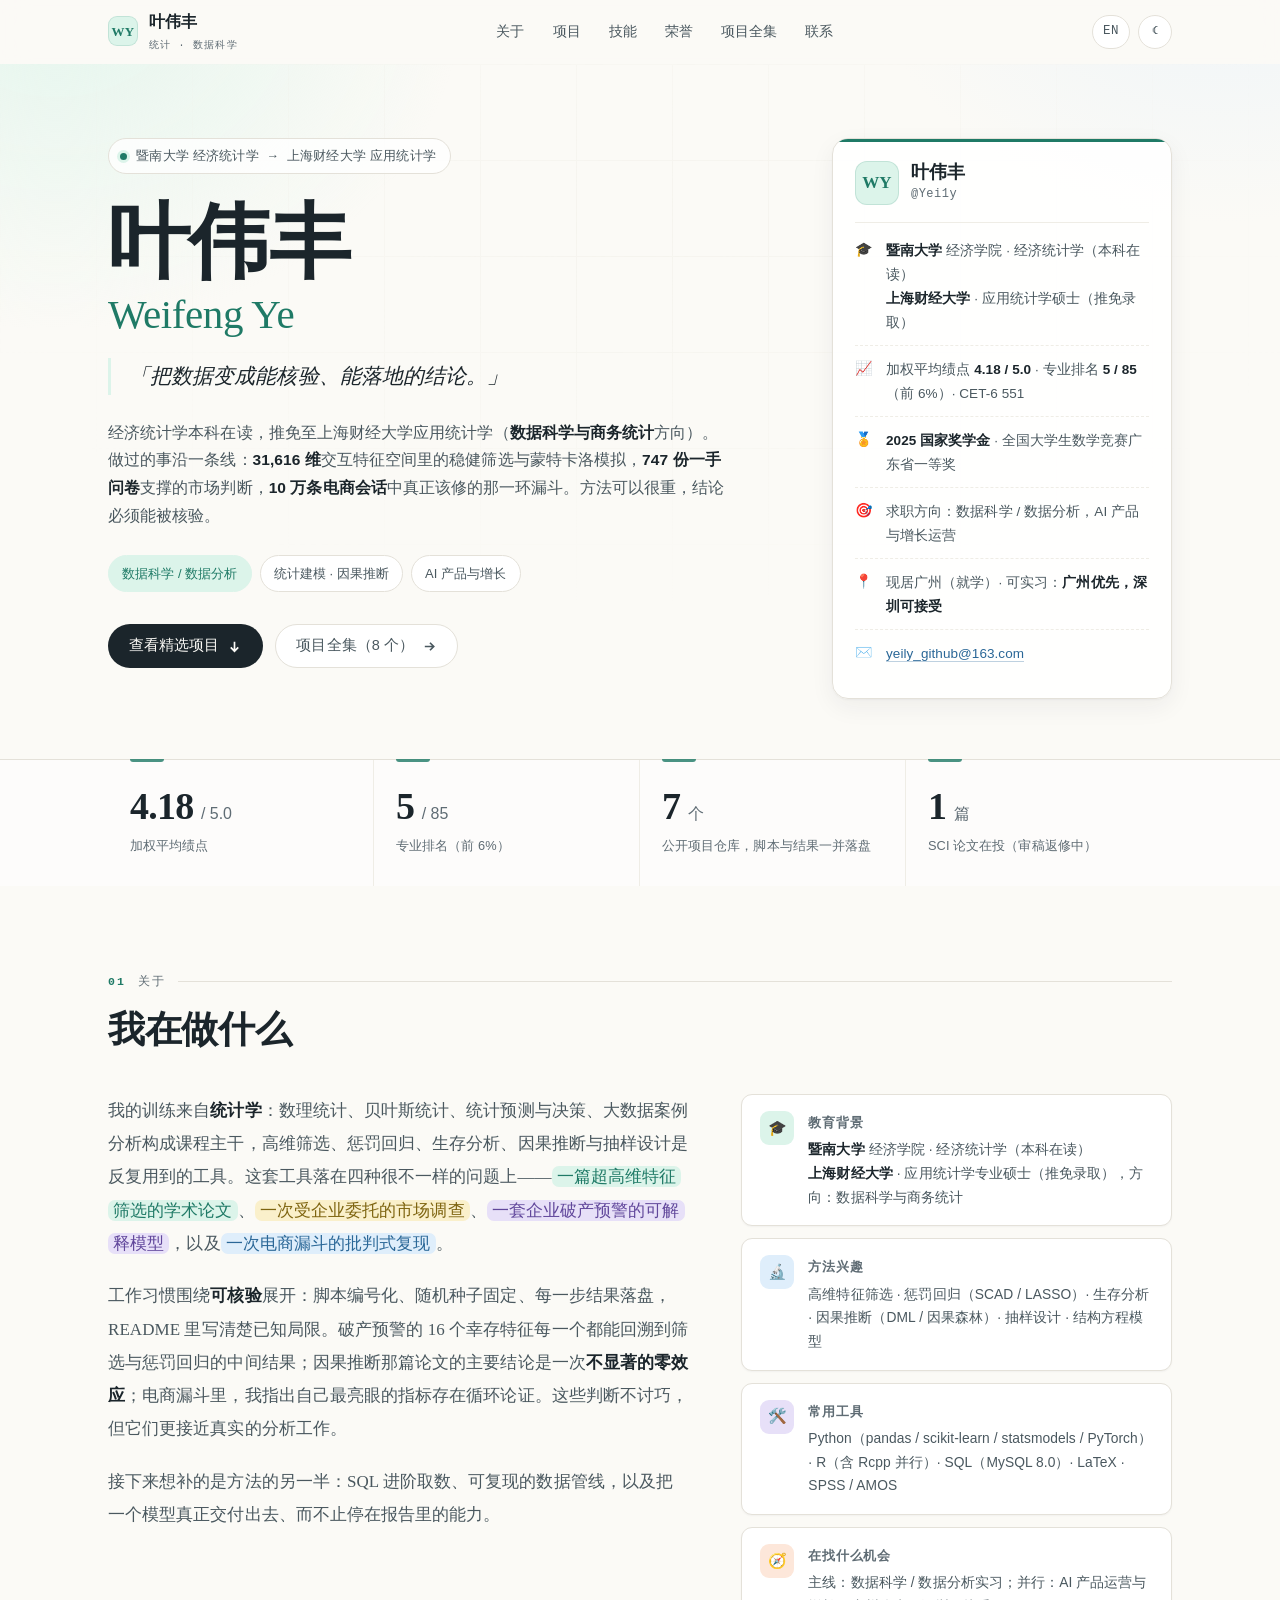
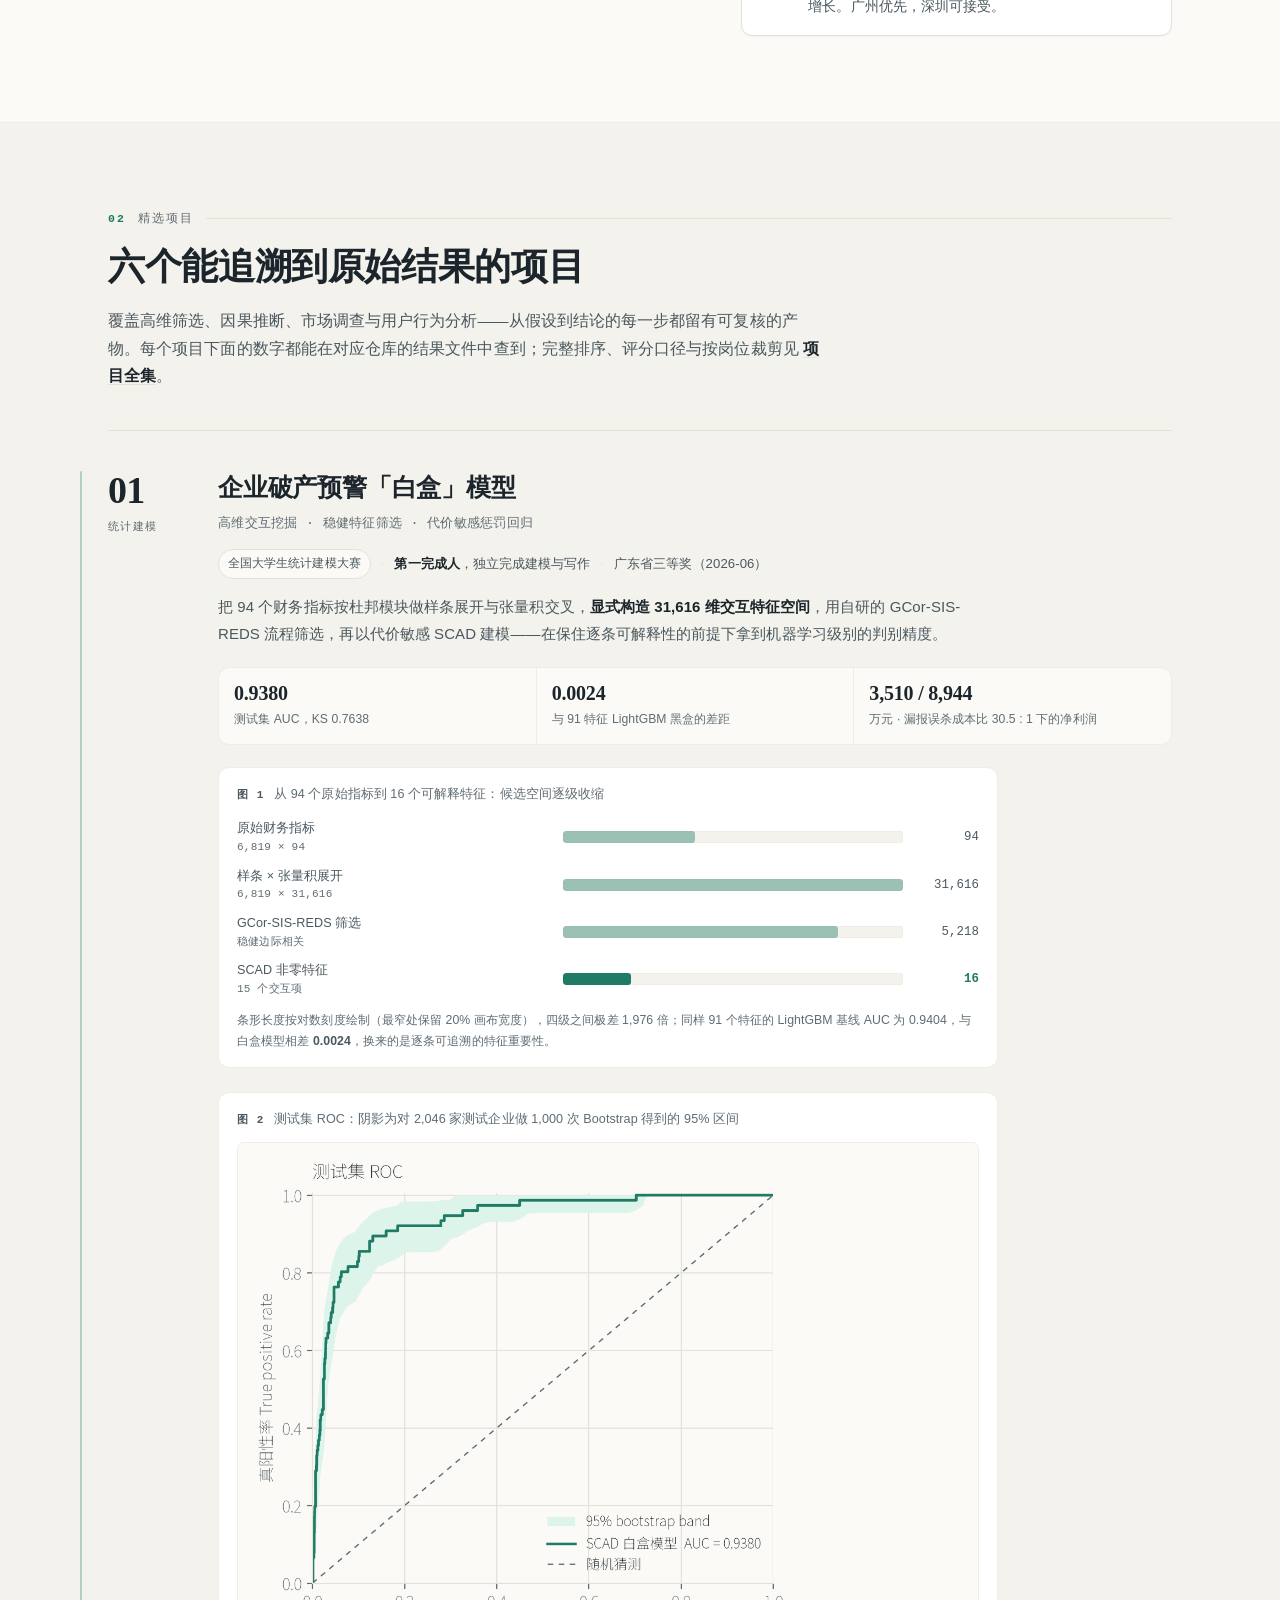
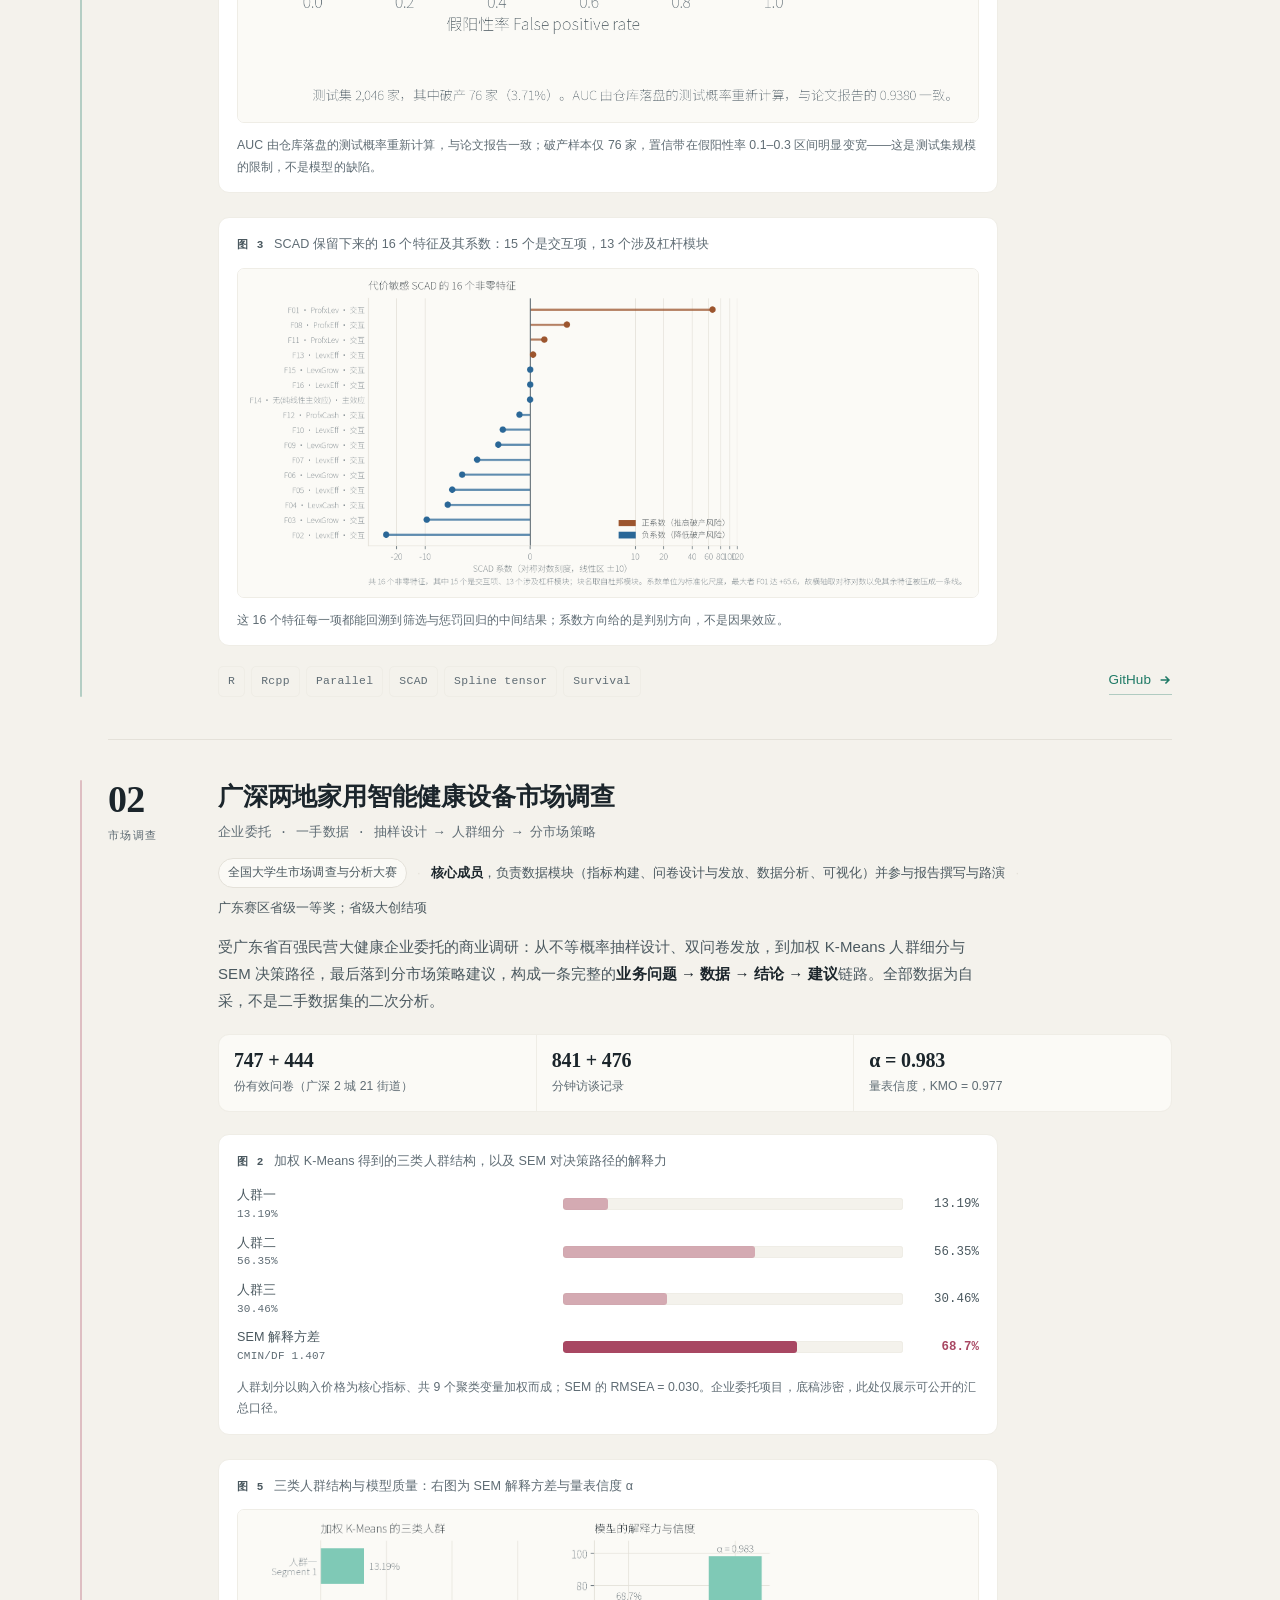
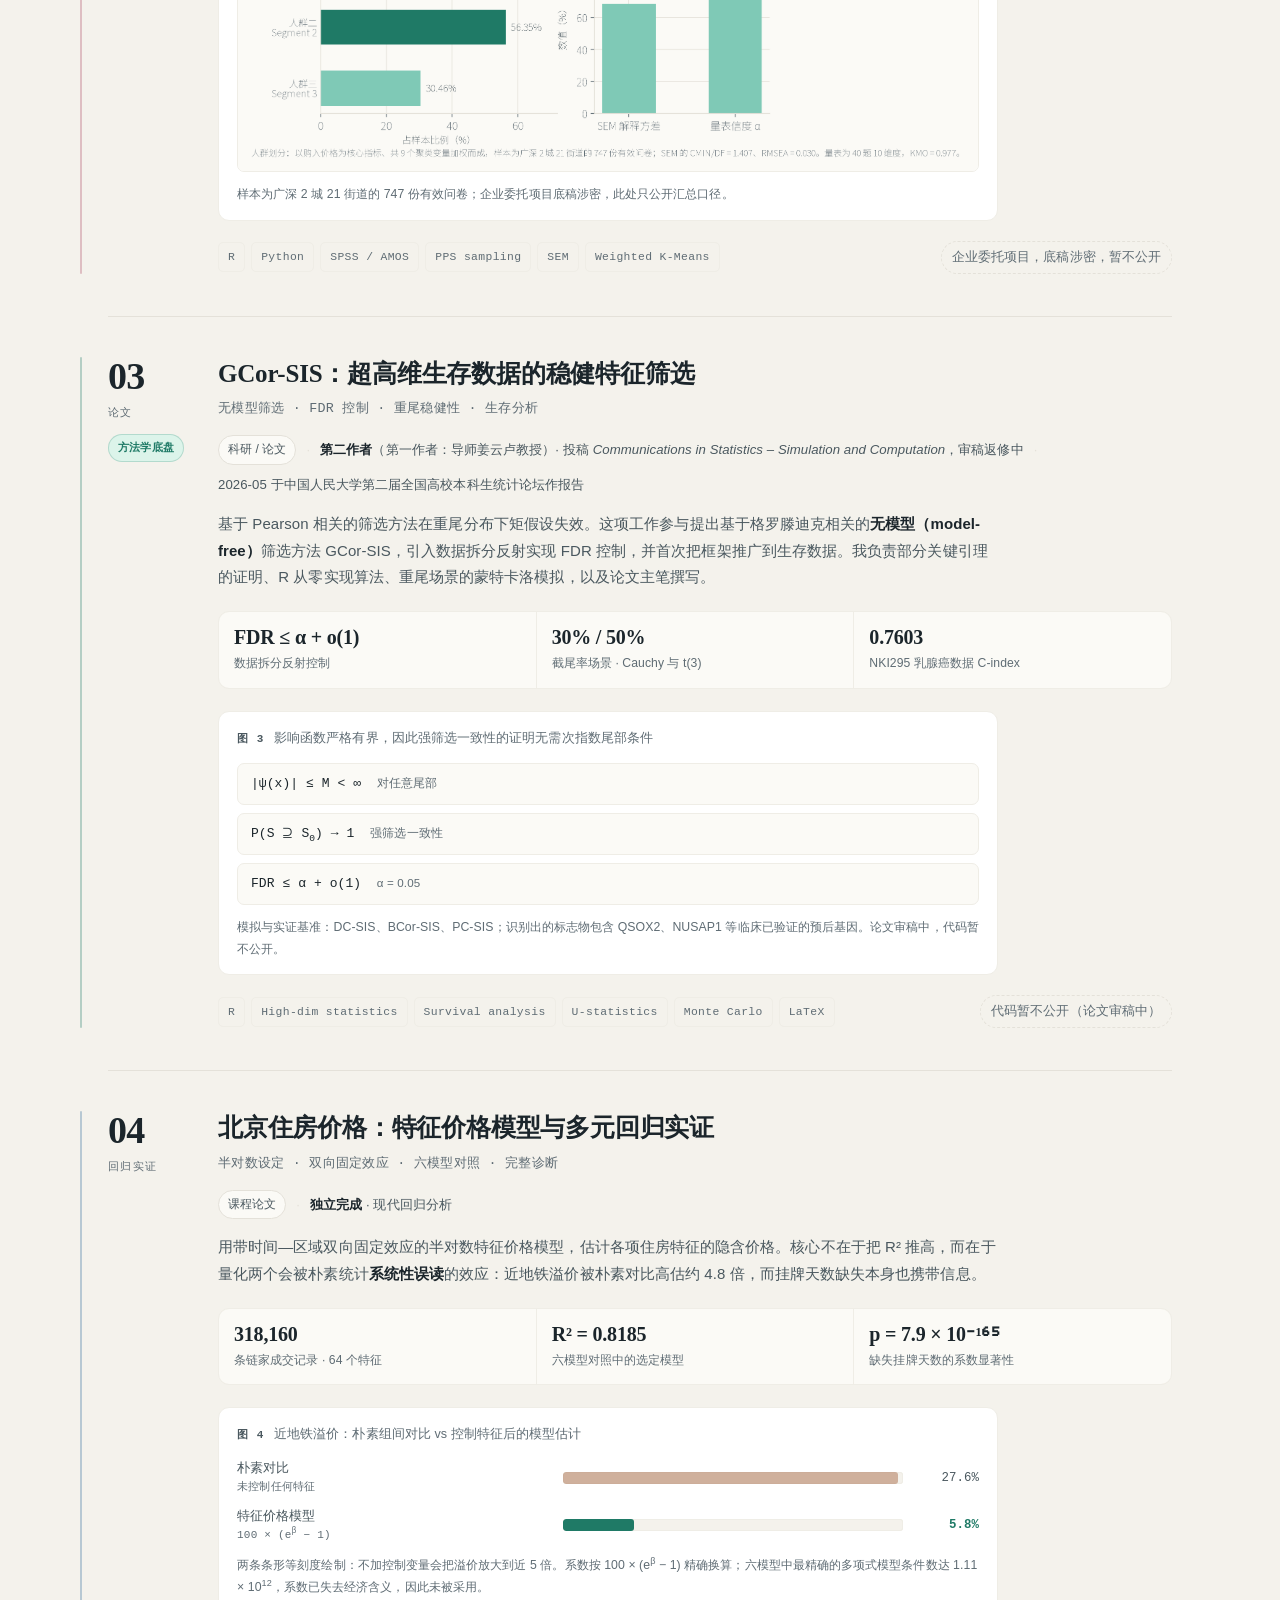
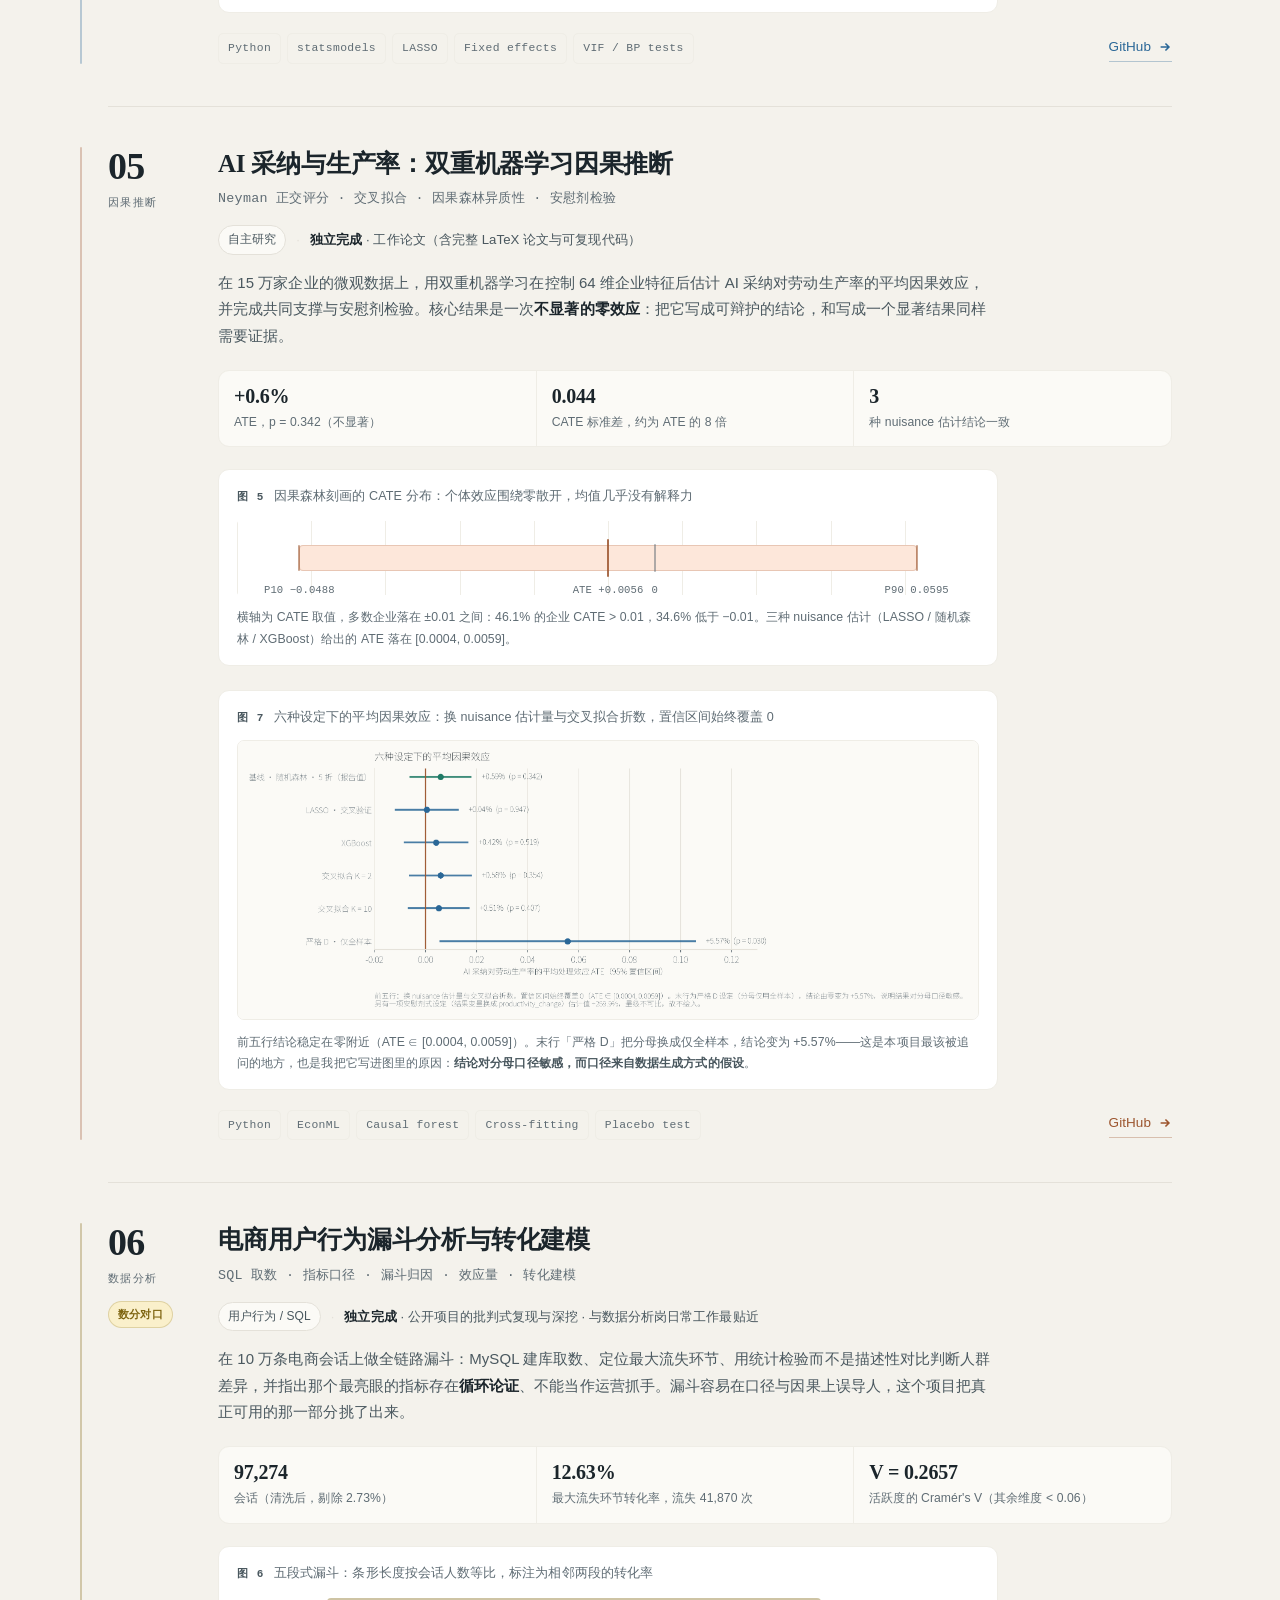
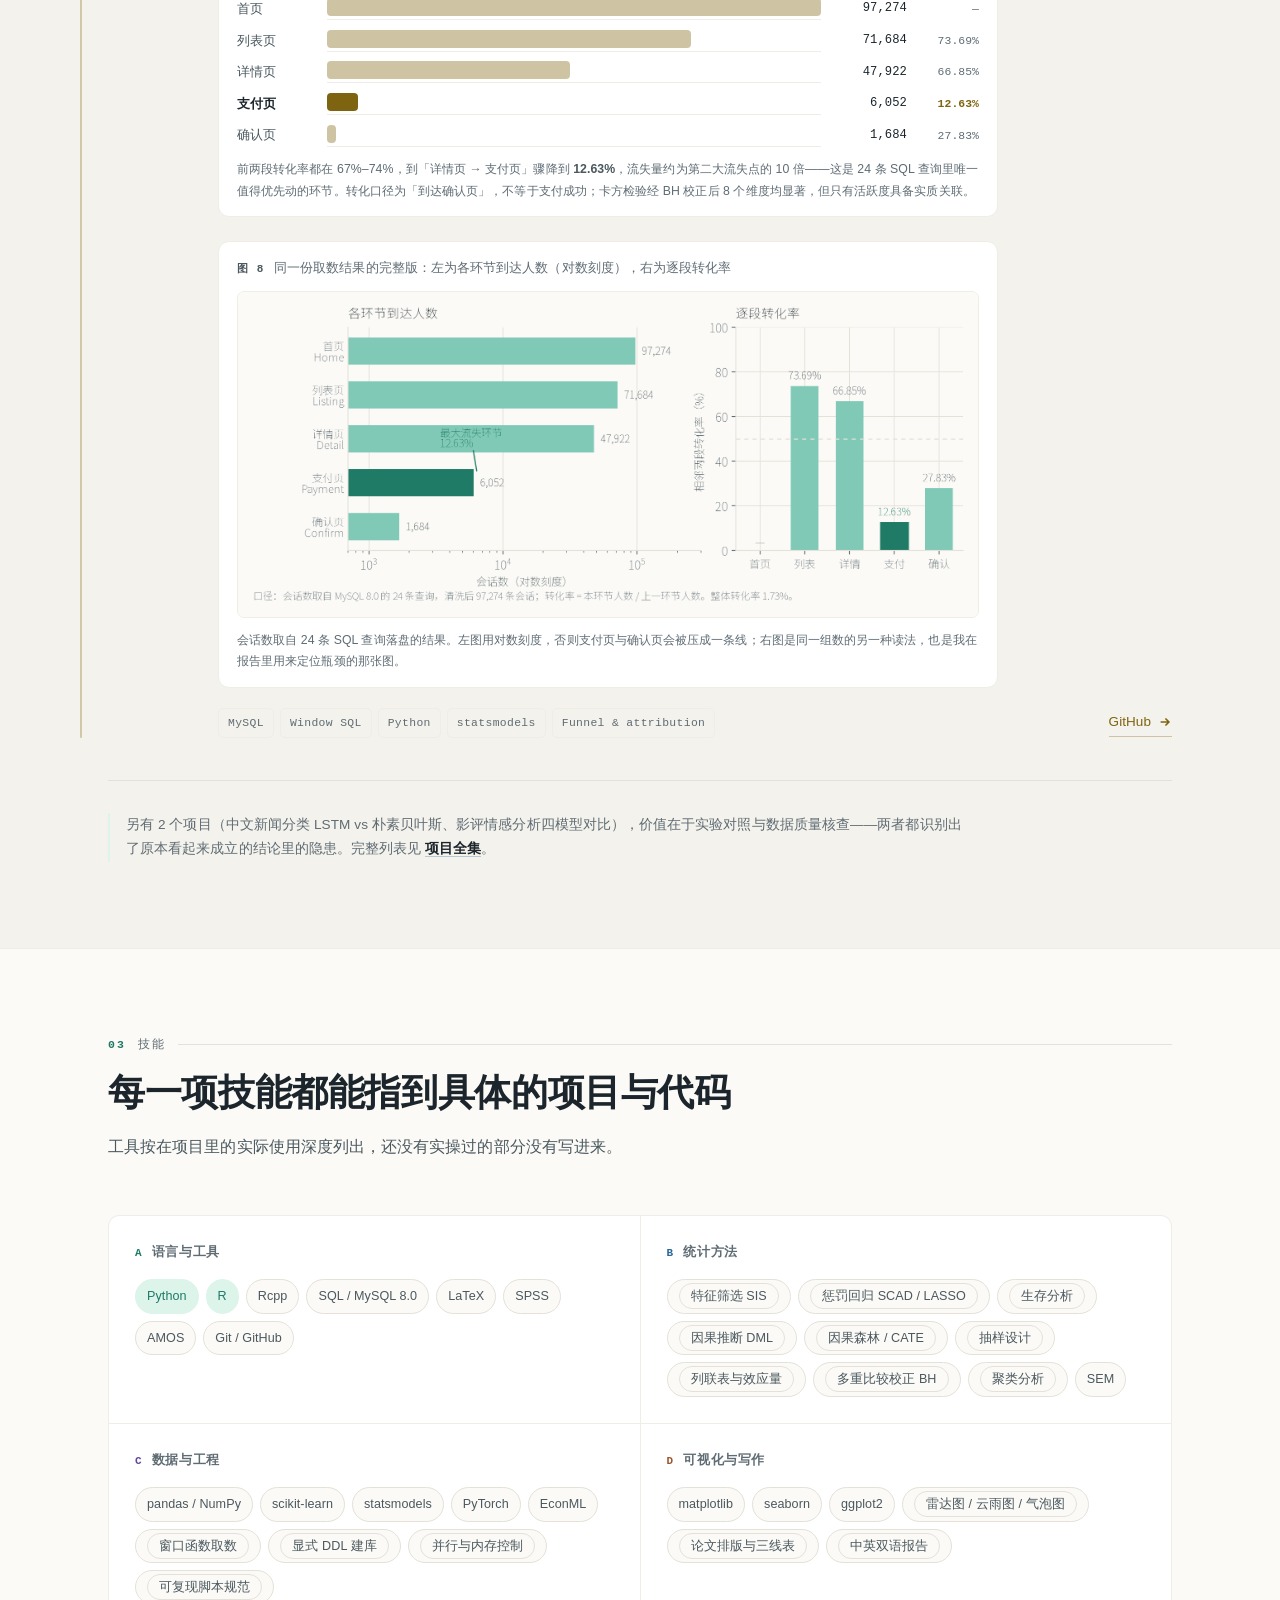
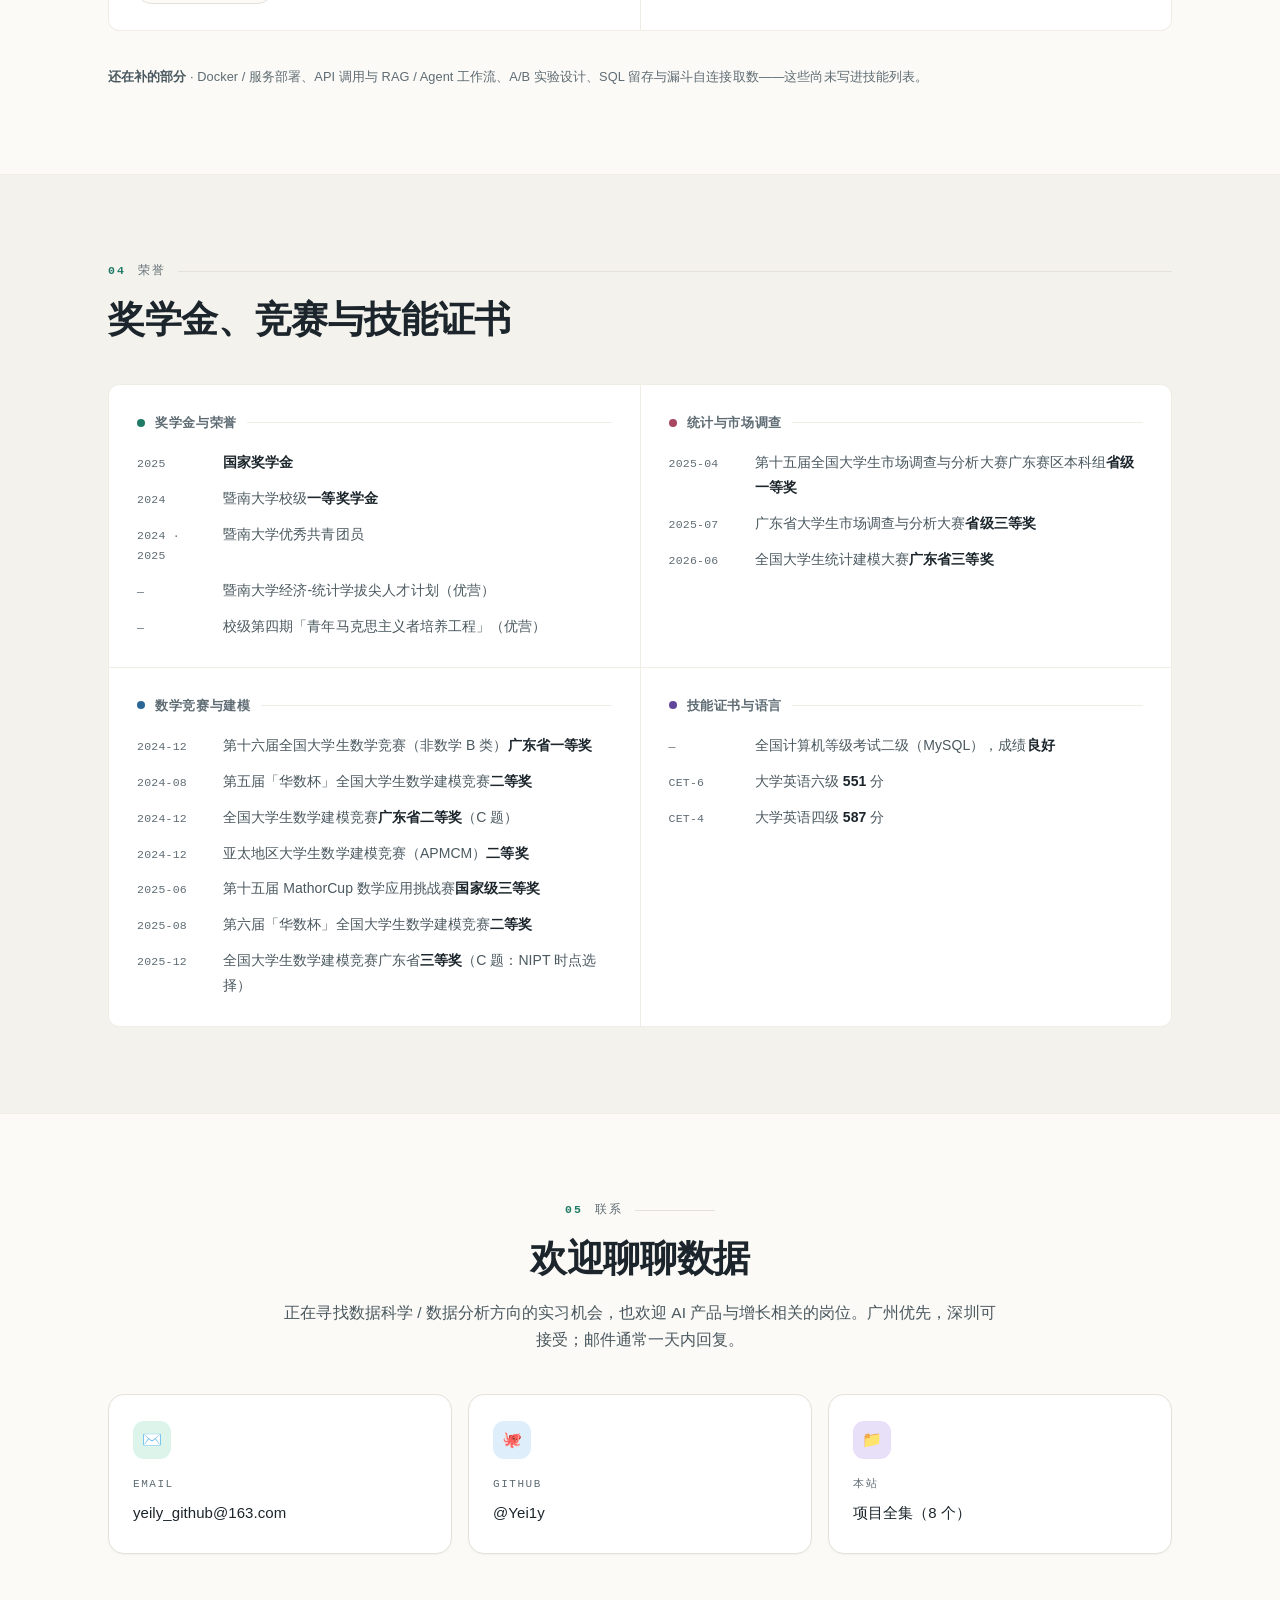
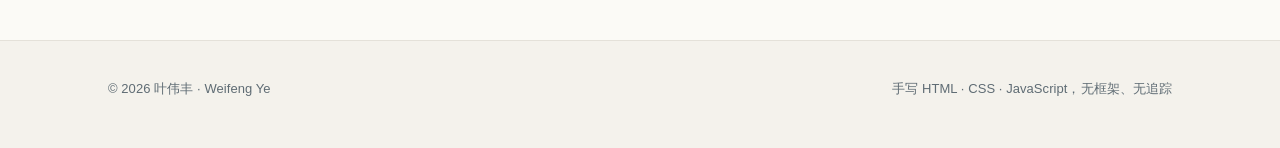
==== commit d14c9800: "feat(site): 由项目结果文件生成数据图，并接入页面与放大查看器 手绘的 CSS 图元能表达顺序与占比，但说服力不如真实产出。这里补上五张由 结果文件生成的图，并把生成脚本与自检脚本一起纳入仓" ====
--- a/index.html
+++ b/index.html
@@ -349,6 +349,40 @@
             </p>
           </figure>
 
+          <figure class="media">
+            <figcaption>
+              <b><span class="zh">图 2</span><span class="en">Fig. 2</span></b>
+              <span class="zh">测试集 ROC：阴影为对 2,046 家测试企业做 1,000 次 Bootstrap 得到的 95% 区间</span>
+              <span class="en">Test-set ROC; the band is a 95% bootstrap interval over 1,000 resamples of the 2,046 test firms</span>
+            </figcaption>
+            <button class="media-btn" type="button" data-zoom="assets/figures/fig-roc.png"
+                    aria-label="放大查看：测试集 ROC 曲线 / Enlarge: test-set ROC curve">
+              <img src="assets/figures/fig-roc.png" width="1344" height="1052" loading="lazy" decoding="async"
+                   alt="测试集 ROC 曲线，AUC 0.9380，附 95% Bootstrap 置信带；测试集 2,046 家中破产 76 家。">
+            </button>
+            <p class="media-note">
+              <span class="zh">AUC 由仓库落盘的测试概率重新计算，与论文报告一致；破产样本仅 76 家，置信带在假阳性率 0.1–0.3 区间明显变宽——这是测试集规模的限制，不是模型的缺陷。</span>
+              <span class="en">The AUC was recomputed from the probabilities committed to the repo and matches the reported figure. With only 76 bankrupt cases the band widens markedly between false-positive rates 0.1 and 0.3 — a limit of the test-set size, not of the model.</span>
+            </p>
+          </figure>
+
+          <figure class="media">
+            <figcaption>
+              <b><span class="zh">图 3</span><span class="en">Fig. 3</span></b>
+              <span class="zh">SCAD 保留下来的 16 个特征及其系数：15 个是交互项，13 个涉及杠杆模块</span>
+              <span class="en">The 16 features SCAD kept, with their coefficients: 15 are interactions and 13 involve the leverage block</span>
+            </figcaption>
+            <button class="media-btn" type="button" data-zoom="assets/figures/fig-scad.png"
+                    aria-label="放大查看：SCAD 选出的 16 个特征 / Enlarge: the 16 SCAD-selected features">
+              <img src="assets/figures/fig-scad.png" width="2300" height="1020" loading="lazy" decoding="async"
+                   alt="SCAD 选择的 16 个非零特征棒棒糖图，横轴为对称对数刻度，最大正系数 F01 约 65.6，最小负系数 F02 约 -25.8。">
+            </button>
+            <p class="media-note">
+              <span class="zh">这 16 个特征每一项都能回溯到筛选与惩罚回归的中间结果；系数方向给的是判别方向，不是因果效应。</span>
+              <span class="en">Each of the 16 traces back to intermediate screening and penalized-regression output. The signs give a direction of discrimination, not a causal effect.</span>
+            </p>
+          </figure>
+
           <div class="entry-foot">
             <div class="tags"><span>R</span><span>Rcpp</span><span>Parallel</span><span>SCAD</span><span>Spline tensor</span><span>Survival</span></div>
             <a class="link-out" href="https://github.com/Yei1y/Company-Bankruptcy-Prediction" target="_blank" rel="noopener">
@@ -430,6 +464,23 @@
             <p class="fig-note">
               <span class="zh">人群划分以购入价格为核心指标、共 9 个聚类变量加权而成；SEM 的 RMSEA = 0.030。企业委托项目，底稿涉密，此处仅展示可公开的汇总口径。</span>
               <span class="en">Segments come from a weighted K-Means over nine variables centred on purchase price; the SEM reports RMSEA = 0.030. Client work with confidential source materials — only publishable aggregates are shown.</span>
+            </p>
+          </figure>
+
+          <figure class="media">
+            <figcaption>
+              <b><span class="zh">图 5</span><span class="en">Fig. 5</span></b>
+              <span class="zh">三类人群结构与模型质量：右图为 SEM 解释方差与量表信度 α</span>
+              <span class="en">Segment structure and model quality; the right panel gives variance explained by the SEM and the scale's reliability α</span>
+            </figcaption>
+            <button class="media-btn" type="button" data-zoom="assets/figures/fig-segments.png"
+                    aria-label="放大查看：市场调查的三类人群与模型质量 / Enlarge: segments and model quality">
+              <img src="assets/figures/fig-segments.png" width="2043" height="721" loading="lazy" decoding="async"
+                   alt="左侧为加权 K-Means 三类人群占比 13.19%、56.35%、30.46%；右侧为 SEM 解释方差 68.7% 与量表信度 α = 0.983。">
+            </button>
+            <p class="media-note">
+              <span class="zh">样本为广深 2 城 21 街道的 747 份有效问卷；企业委托项目底稿涉密，此处只公开汇总口径。</span>
+              <span class="en">Based on 747 valid questionnaires across 21 subdistricts in two cities. Client work with confidential source materials, so only publishable aggregates appear here.</span>
             </p>
           </figure>
 
@@ -632,6 +683,23 @@
             </p>
           </figure>
 
+          <figure class="media">
+            <figcaption>
+              <b><span class="zh">图 7</span><span class="en">Fig. 7</span></b>
+              <span class="zh">六种设定下的平均因果效应：换 nuisance 估计量与交叉拟合折数，置信区间始终覆盖 0</span>
+              <span class="en">The ATE under six specifications: swap the nuisance estimator or the number of cross-fitting folds and the interval still covers zero</span>
+            </figcaption>
+            <button class="media-btn" type="button" data-zoom="assets/figures/fig-dml-forest.png"
+                    aria-label="放大查看：六种设定下的平均因果效应 / Enlarge: ATE across six specifications">
+              <img src="assets/figures/fig-dml-forest.png" width="2459" height="923" loading="lazy" decoding="async"
+                   alt="森林图：基线、LASSO、XGBoost、K=2、K=10 五种设定的置信区间均覆盖 0；严格 D 设定估计 +5.57%，p = 0.030。">
+            </button>
+            <p class="media-note">
+              <span class="zh">前五行结论稳定在零附近（ATE ∈ [0.0004, 0.0059]）。末行「严格 D」把分母换成仅全样本，结论变为 +5.57%——这是本项目最该被追问的地方，也是我把它写进图里的原因：<b>结论对分母口径敏感，而口径来自数据生成方式的假设</b>。</span>
+              <span class="en">The first five specifications sit near zero (ATE ∈ [0.0004, 0.0059]). The last row, “strict D”, restricts the denominator to the full sample and turns the result into +5.57% — the first thing I would want challenged, and the reason it is in the figure: <b>the conclusion is sensitive to the denominator definition, and that definition rests on assumptions about how the data were generated</b>.</span>
+            </p>
+          </figure>
+
           <div class="entry-foot">
             <div class="tags"><span>Python</span><span>EconML</span><span>Causal forest</span><span>Cross-fitting</span><span>Placebo test</span></div>
             <a class="link-out" href="https://github.com/Yei1y/ai-adoption-productivity-dml" target="_blank" rel="noopener">
@@ -721,6 +789,23 @@
             <p class="fig-note">
               <span class="zh">前两段转化率都在 67%–74%，到「详情页 → 支付页」骤降到 <b>12.63%</b>，流失量约为第二大流失点的 10 倍——这是 24 条 SQL 查询里唯一值得优先动的环节。转化口径为「到达确认页」，不等于支付成功；卡方检验经 BH 校正后 8 个维度均显著，但只有活跃度具备实质关联。</span>
               <span class="en">The first two steps convert at 67%–74%, then detail → payment collapses to <b>12.63%</b>, losing roughly ten times the next-worst step — the one place among the 24 SQL queries worth fixing first. Conversion here means reaching the confirmation page, not a completed payment; after BH correction all eight dimensions were significant, but only engagement carried real association.</span>
+            </p>
+          </figure>
+
+          <figure class="media">
+            <figcaption>
+              <b><span class="zh">图 8</span><span class="en">Fig. 8</span></b>
+              <span class="zh">同一份取数结果的完整版：左为各环节到达人数（对数刻度），右为逐段转化率</span>
+              <span class="en">The same query output, complete: sessions reaching each step on a log scale, and the step-over-step conversion rate</span>
+            </figcaption>
+            <button class="media-btn" type="button" data-zoom="assets/figures/fig-funnel.png"
+                    aria-label="放大查看：电商漏斗与逐段转化率 / Enlarge: funnel and step conversion">
+              <img src="assets/figures/fig-funnel.png" width="1790" height="785" loading="lazy" decoding="async"
+                   alt="左图：首页 97,274、列表页 71,684、详情页 47,922、支付页 6,052、确认页 1,684（对数刻度）；右图：逐段转化率 73.69%、66.85%、12.63%、27.83%。">
+            </button>
+            <p class="media-note">
+              <span class="zh">会话数取自 24 条 SQL 查询落盘的结果。左图用对数刻度，否则支付页与确认页会被压成一条线；右图是同一组数的另一种读法，也是我在报告里用来定位瓶颈的那张图。</span>
+              <span class="en">Session counts come from the persisted output of the 24 SQL queries. The left panel is log-scaled, otherwise the payment and confirmation steps collapse into a line; the right panel reads the same numbers the other way and is the view I used to locate the bottleneck.</span>
             </p>
           </figure>
 
@@ -904,6 +989,15 @@
 
 <button class="to-top" id="toTop" type="button" aria-label="Back to top">↑</button>
 
+<!-- Figure viewer: opens any [data-zoom] button. Falls back to no-op without JS. -->
+<dialog class="viewer" id="viewer" aria-label="数据图查看器 / Figure viewer">
+  <form method="dialog" class="viewer-bar">
+    <p class="viewer-cap" id="viewerCap"></p>
+    <button class="viewer-x" type="submit" aria-label="关闭 / Close">✕</button>
+  </form>
+  <img class="viewer-img" id="viewerImg" alt="">
+</dialog>
+
 <script src="assets/js/main.js"></script>
 </body>
 </html>
--- a/assets/css/style.css
+++ b/assets/css/style.css
@@ -932,6 +932,89 @@
 
 .fig-note { margin-top: 12px; font-size: 12.3px; color: var(--ink-3); line-height: 1.75; }
 .fig-note b { color: var(--ink-2); }
+
+/* Rendered figures: PNGs produced by tools/make_figures.py from the repo results.
+   Same caption grammar as the hand-drawn figures above, so the two read as one set. */
+.media {
+  margin-top: 24px;
+  padding: 16px 18px 14px;
+  border: 1px solid var(--rule-2);
+  border-radius: var(--r-md);
+  background: var(--surface);
+  max-width: 780px;
+}
+.media figcaption {
+  font-size: 12.6px;
+  color: var(--ink-3);
+  line-height: 1.7;
+  margin-bottom: 12px;
+}
+.media figcaption b {
+  font-family: var(--mono);
+  font-size: 11px;
+  letter-spacing: .1em;
+  text-transform: uppercase;
+  color: var(--ink-2);
+  margin-right: 6px;
+}
+.media-btn {
+  display: block;
+  width: 100%;
+  padding: 0;
+  border: 1px solid var(--rule-2);
+  border-radius: var(--r-sm);
+  background: var(--paper);
+  overflow: hidden;
+  cursor: zoom-in;
+  transition: border-color var(--t), box-shadow var(--t);
+}
+.media-btn:hover { border-color: var(--acc-tint); box-shadow: var(--shadow-1); }
+.media-btn:focus-visible { outline: 2px solid var(--deep-sky); outline-offset: 2px; }
+.media-btn img { width: 100%; height: auto; }
+.media-note { margin-top: 12px; font-size: 12.3px; color: var(--ink-3); line-height: 1.75; }
+.media-note b { color: var(--ink-2); }
+
+/* Full-size viewer */
+.viewer {
+  width: min(96vw, 1400px);
+  max-width: none;
+  max-height: 94vh;
+  padding: 0;
+  border: 1px solid var(--rule);
+  border-radius: var(--r-lg);
+  background: var(--surface);
+  color: var(--ink);
+  box-shadow: var(--shadow-3);
+  overflow: hidden;
+}
+.viewer::backdrop { background: rgba(18, 24, 29, .62); backdrop-filter: blur(2px); }
+.viewer-bar {
+  display: flex;
+  align-items: flex-start;
+  justify-content: space-between;
+  gap: 14px;
+  padding: 12px 14px 11px 16px;
+  border-bottom: 1px solid var(--rule-2);
+}
+.viewer-cap { font-size: 12.6px; color: var(--ink-3); line-height: 1.6; }
+.viewer-x {
+  flex: 0 0 auto;
+  width: 30px; height: 30px;
+  display: grid; place-items: center;
+  border-radius: 50%;
+  border: 1px solid var(--rule);
+  color: var(--ink-2);
+  font-size: 13px;
+  transition: color var(--t), border-color var(--t);
+}
+.viewer-x:hover { color: var(--ink); border-color: var(--ink-3); }
+.viewer-img {
+  display: block;
+  width: 100%;
+  max-height: calc(94vh - 56px);
+  object-fit: contain;
+  background: var(--paper);
+}
 
 /* Footnote-ish line under the entries */
 .note {
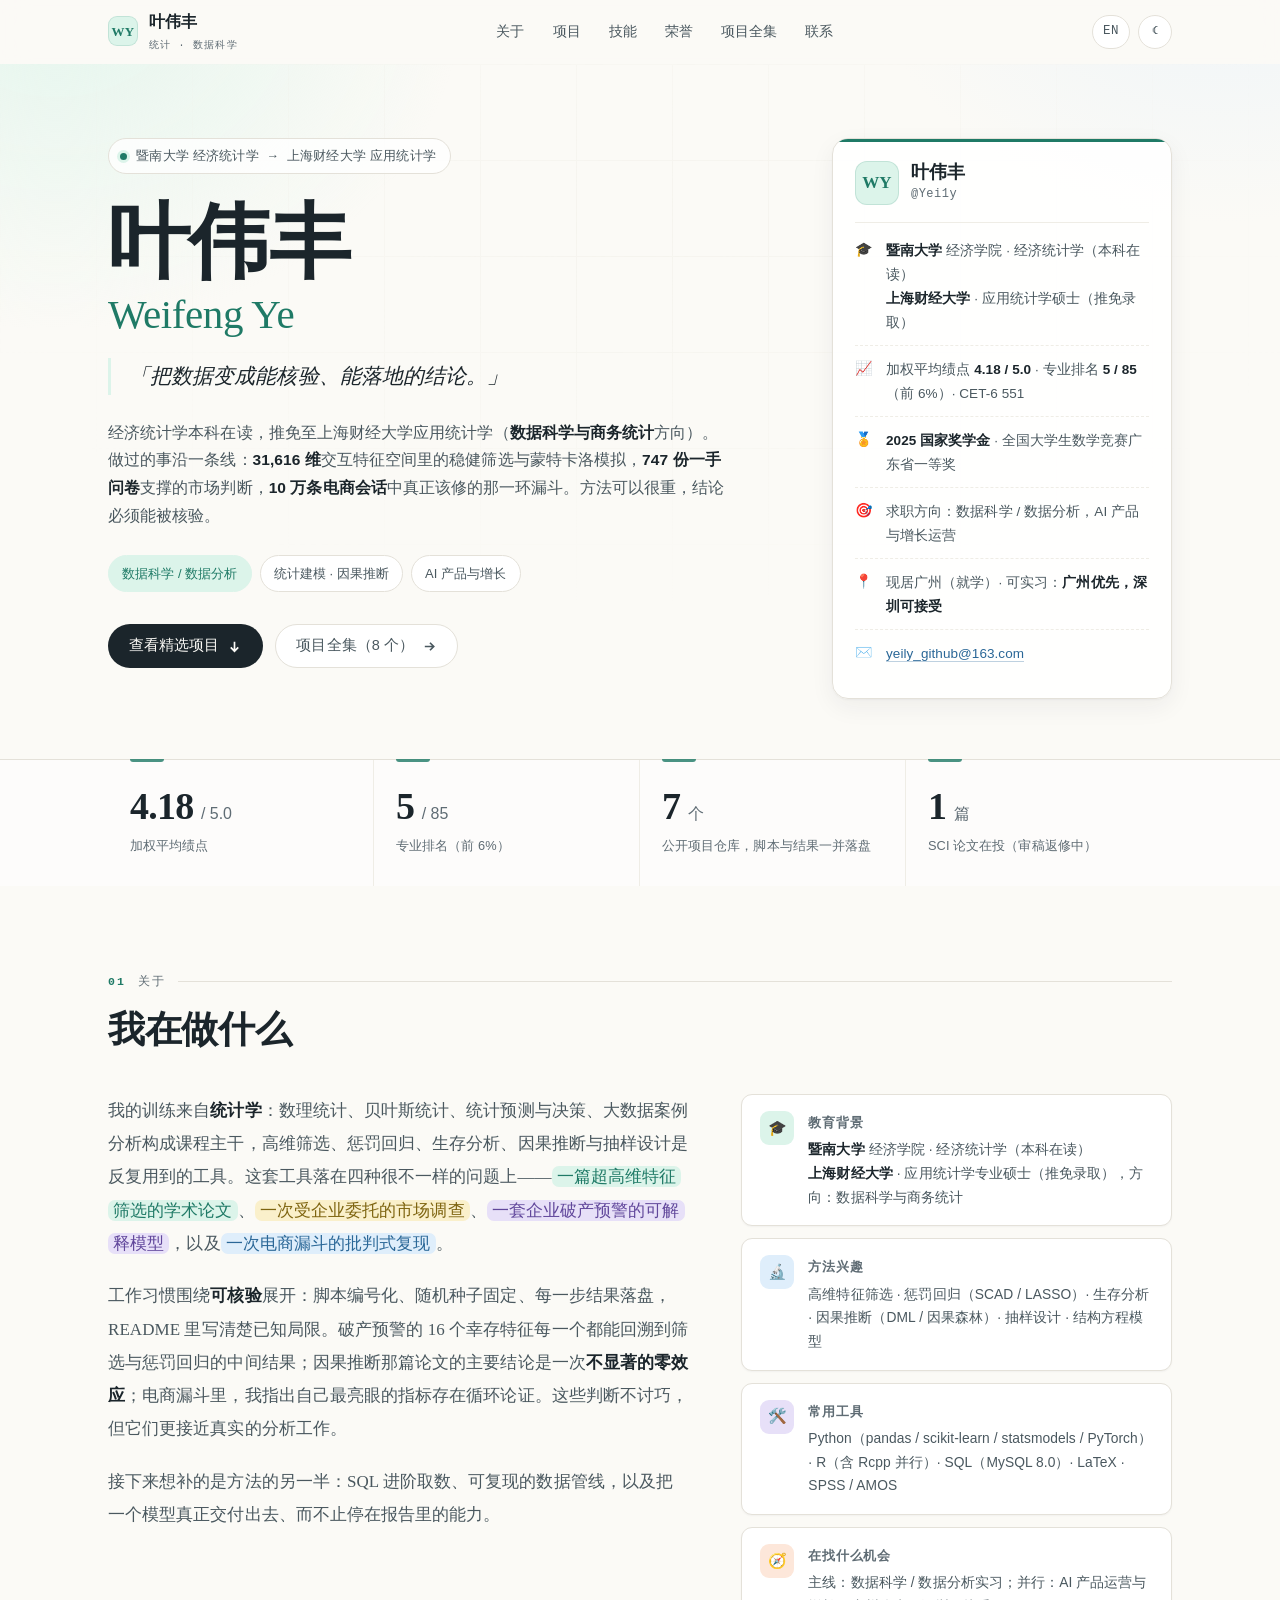
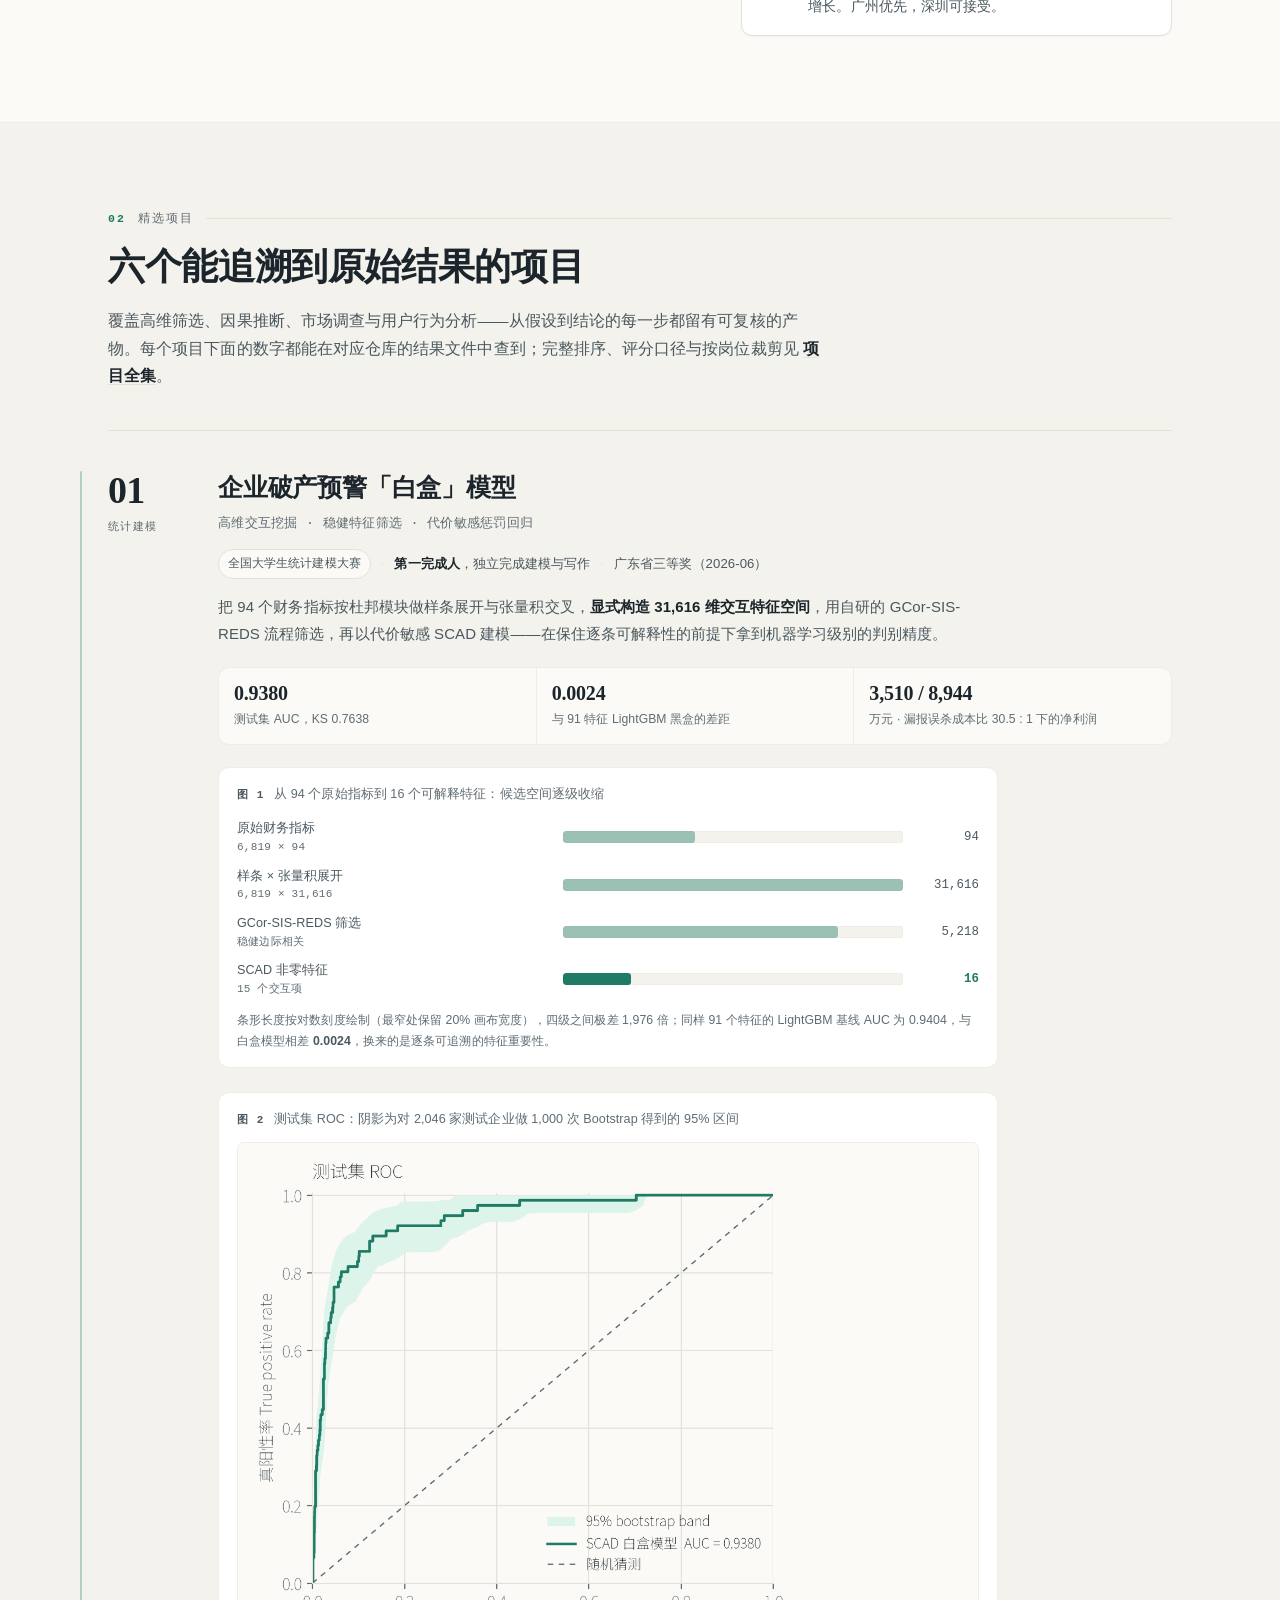
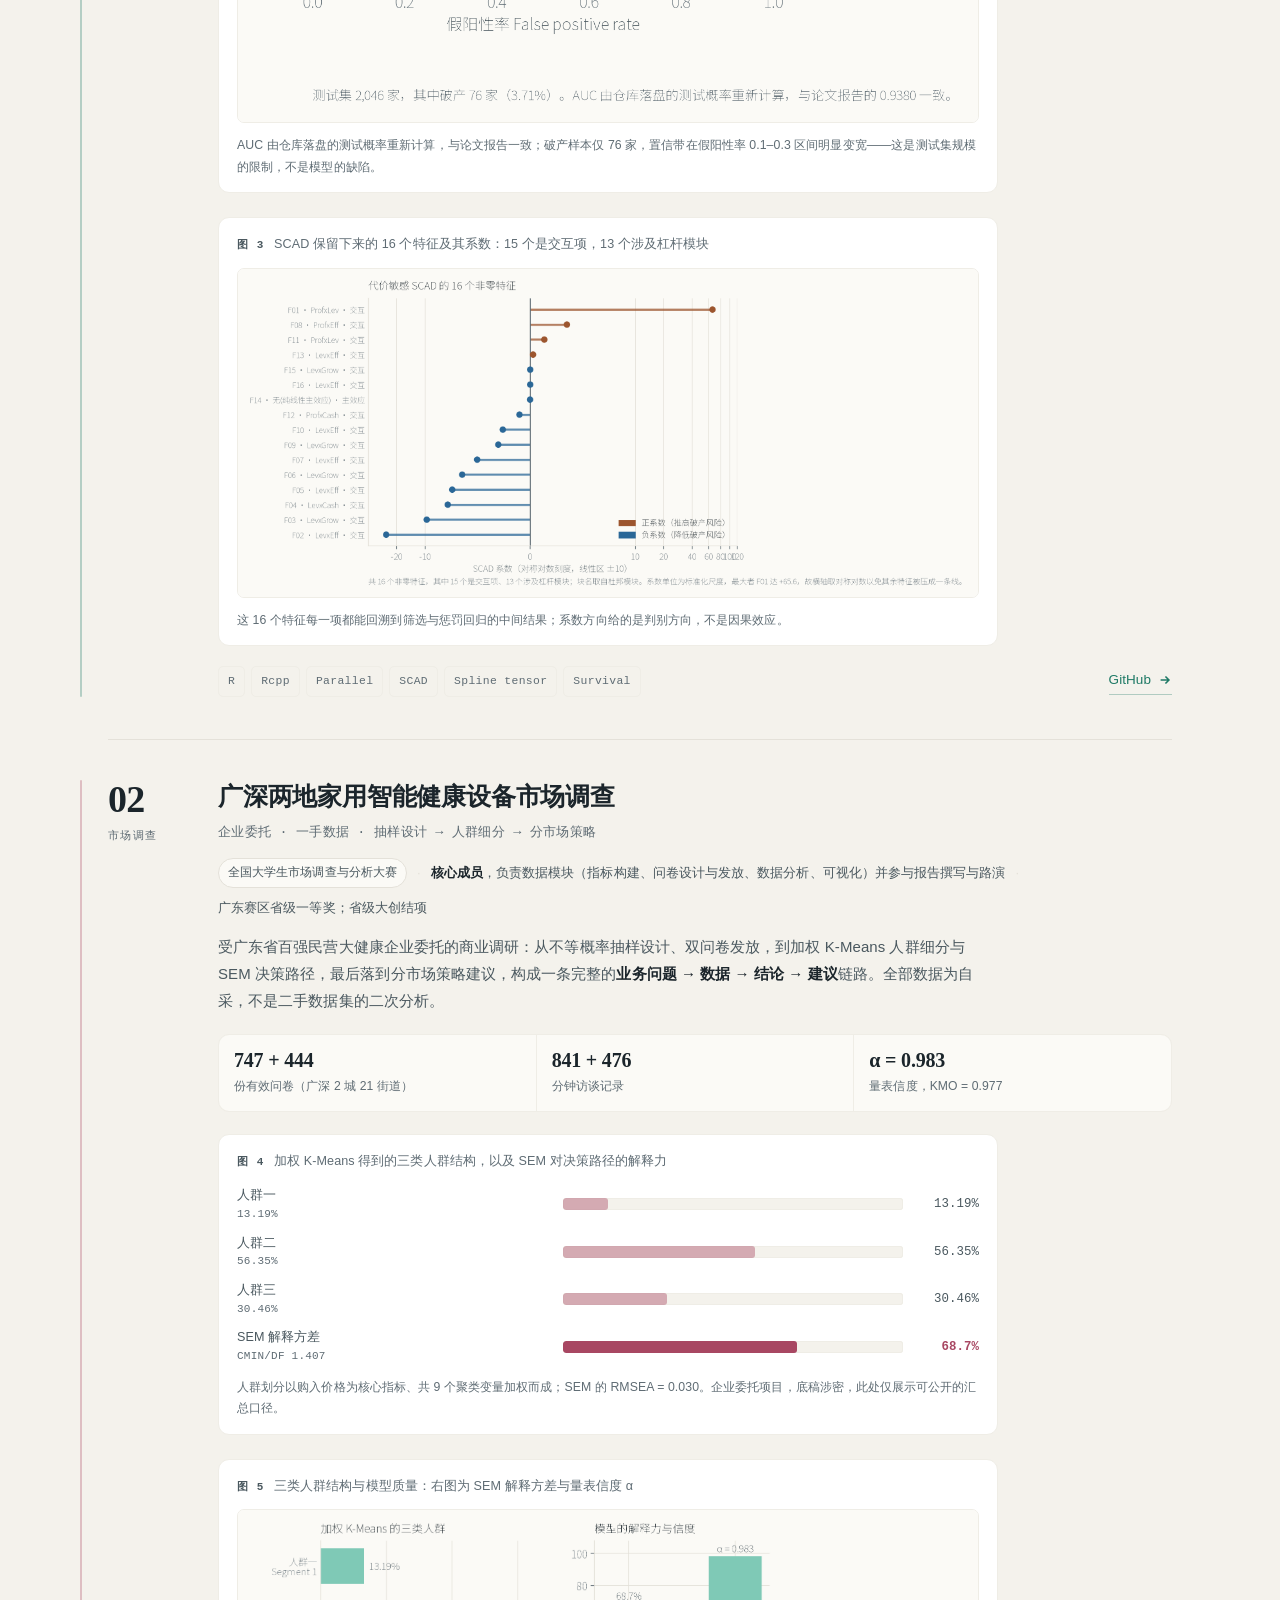
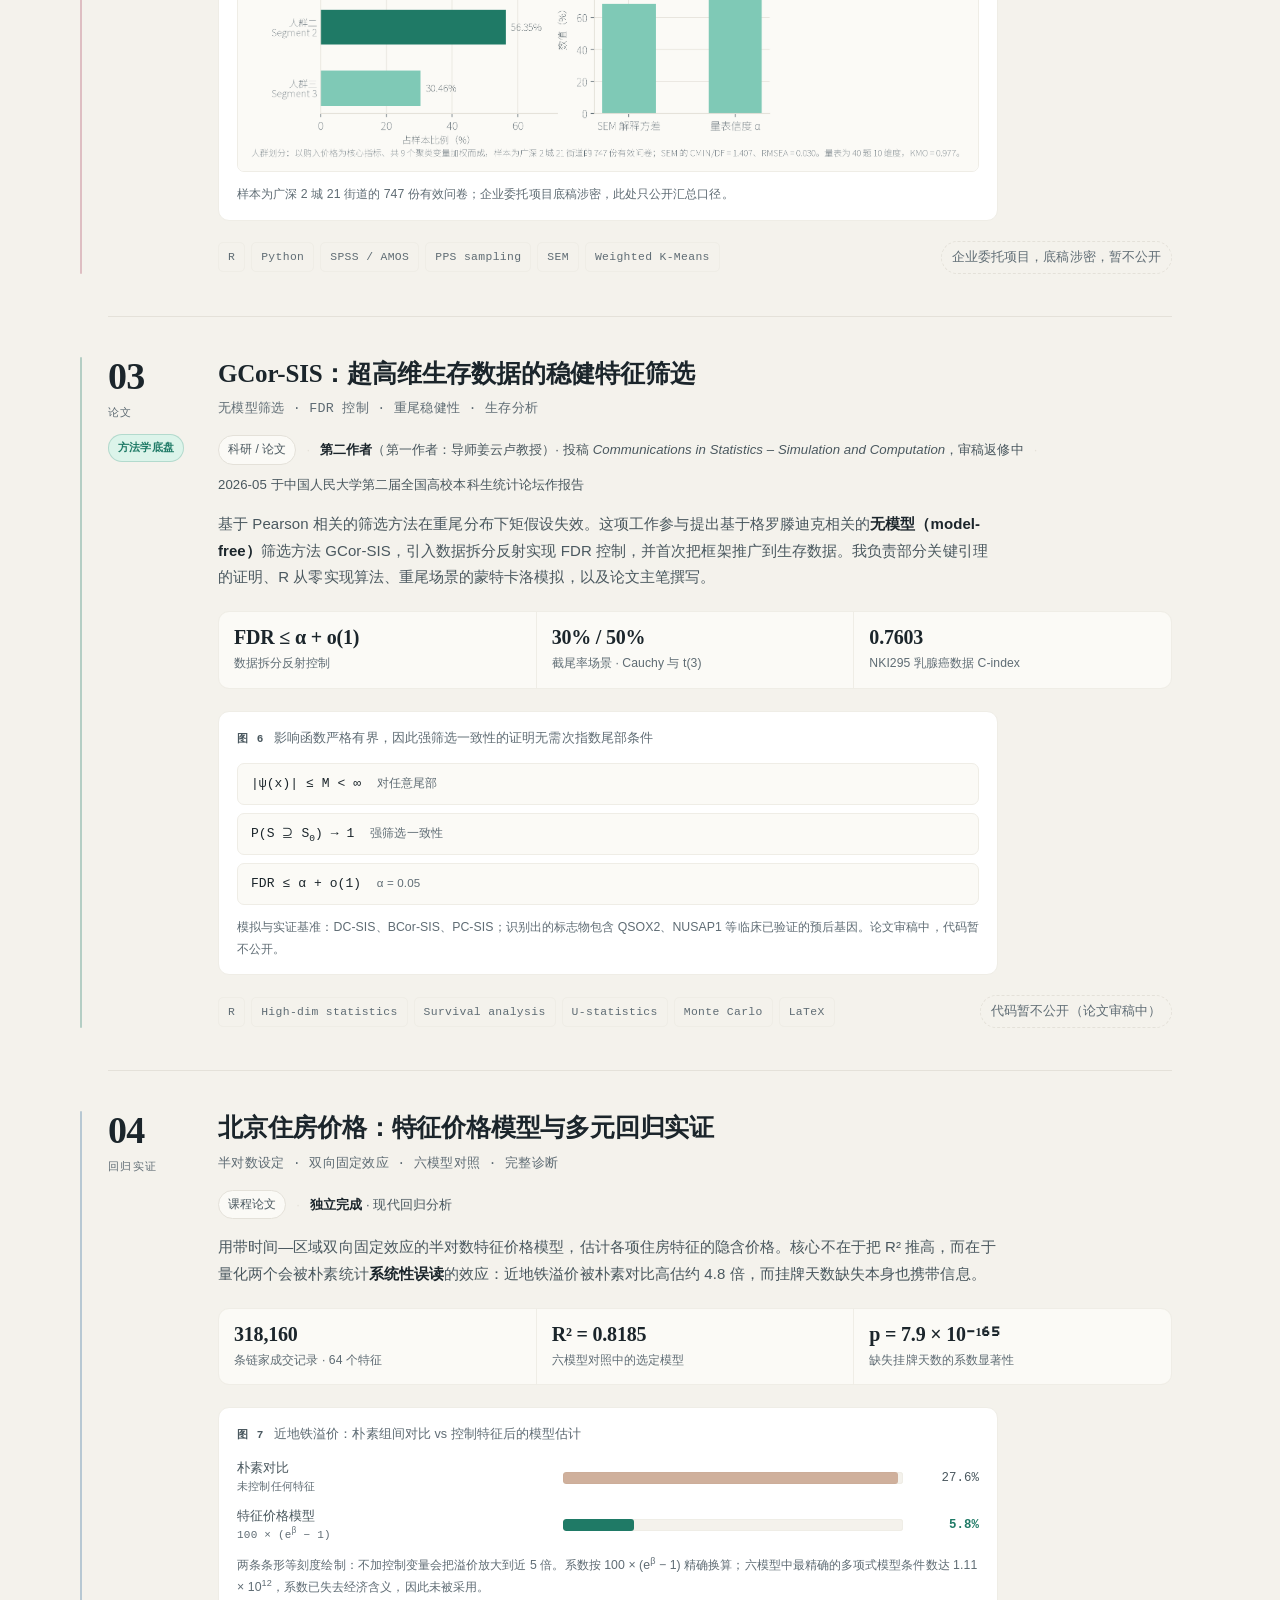
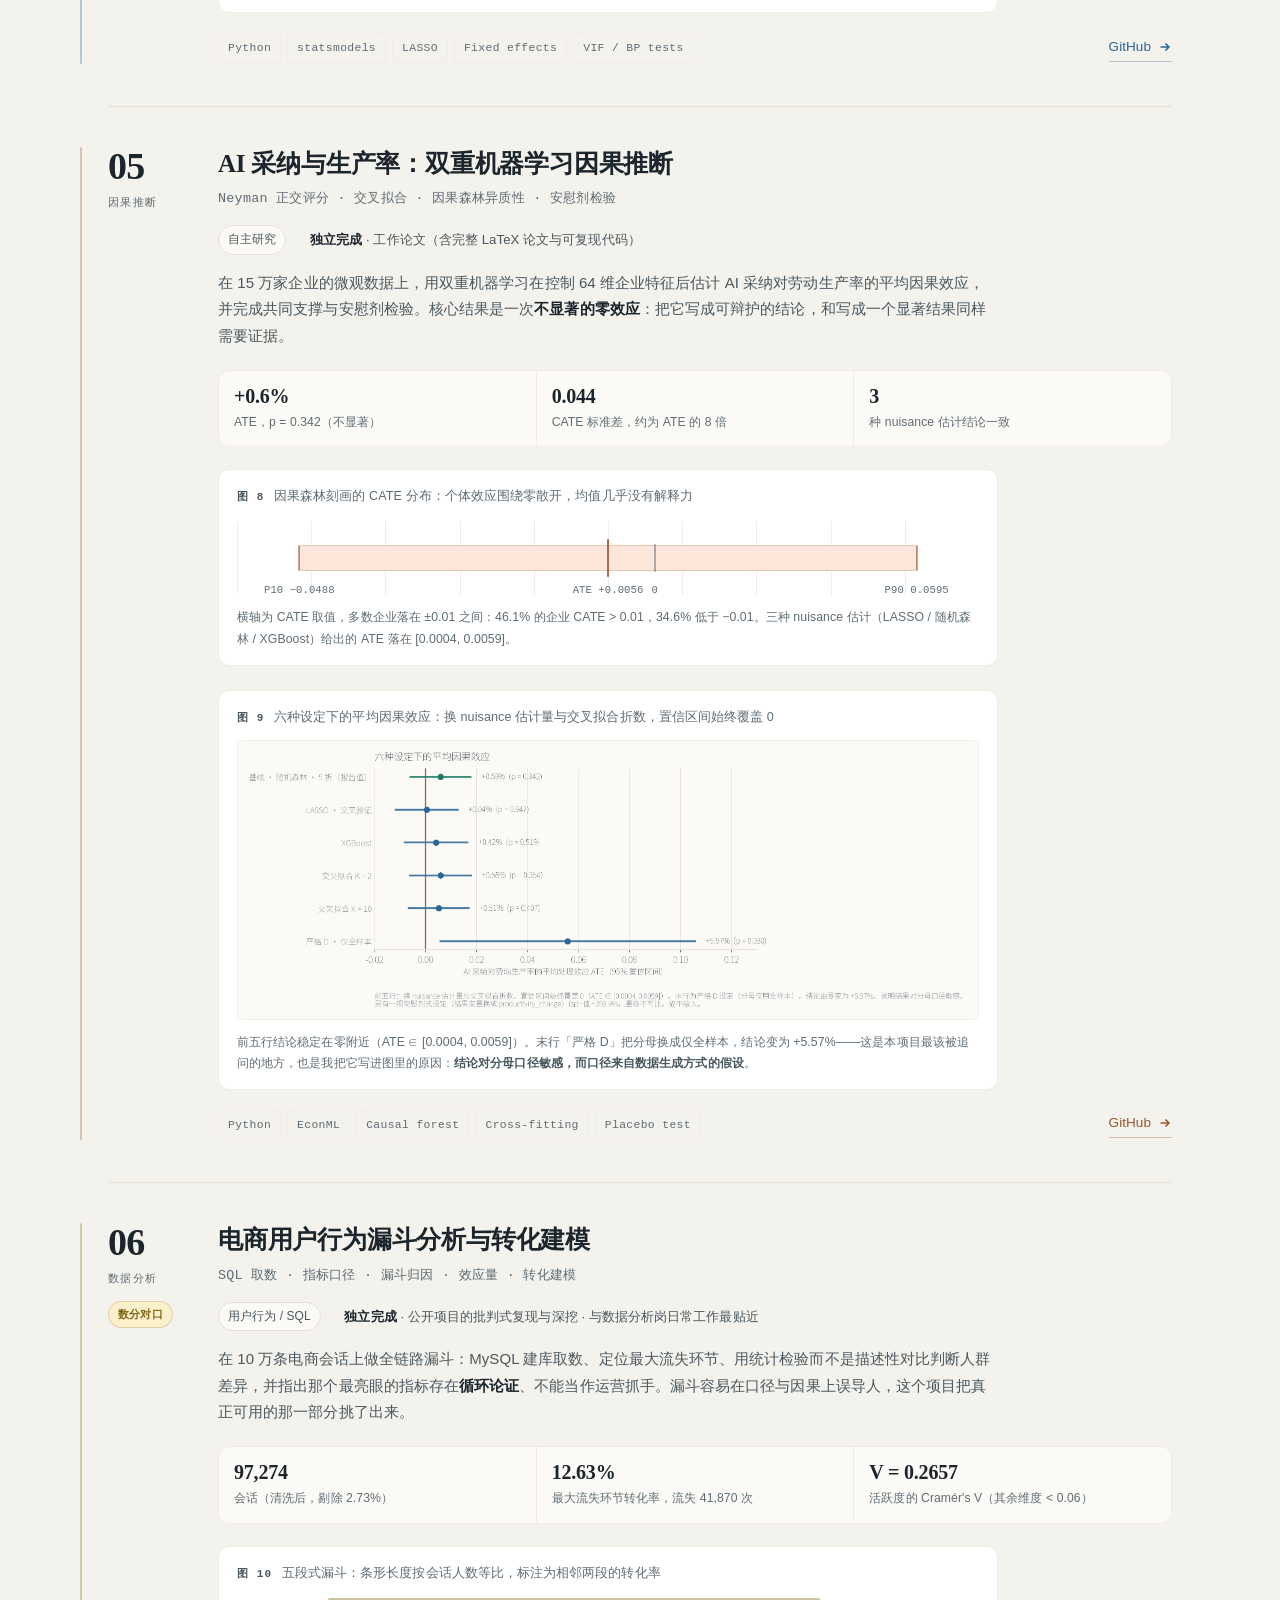
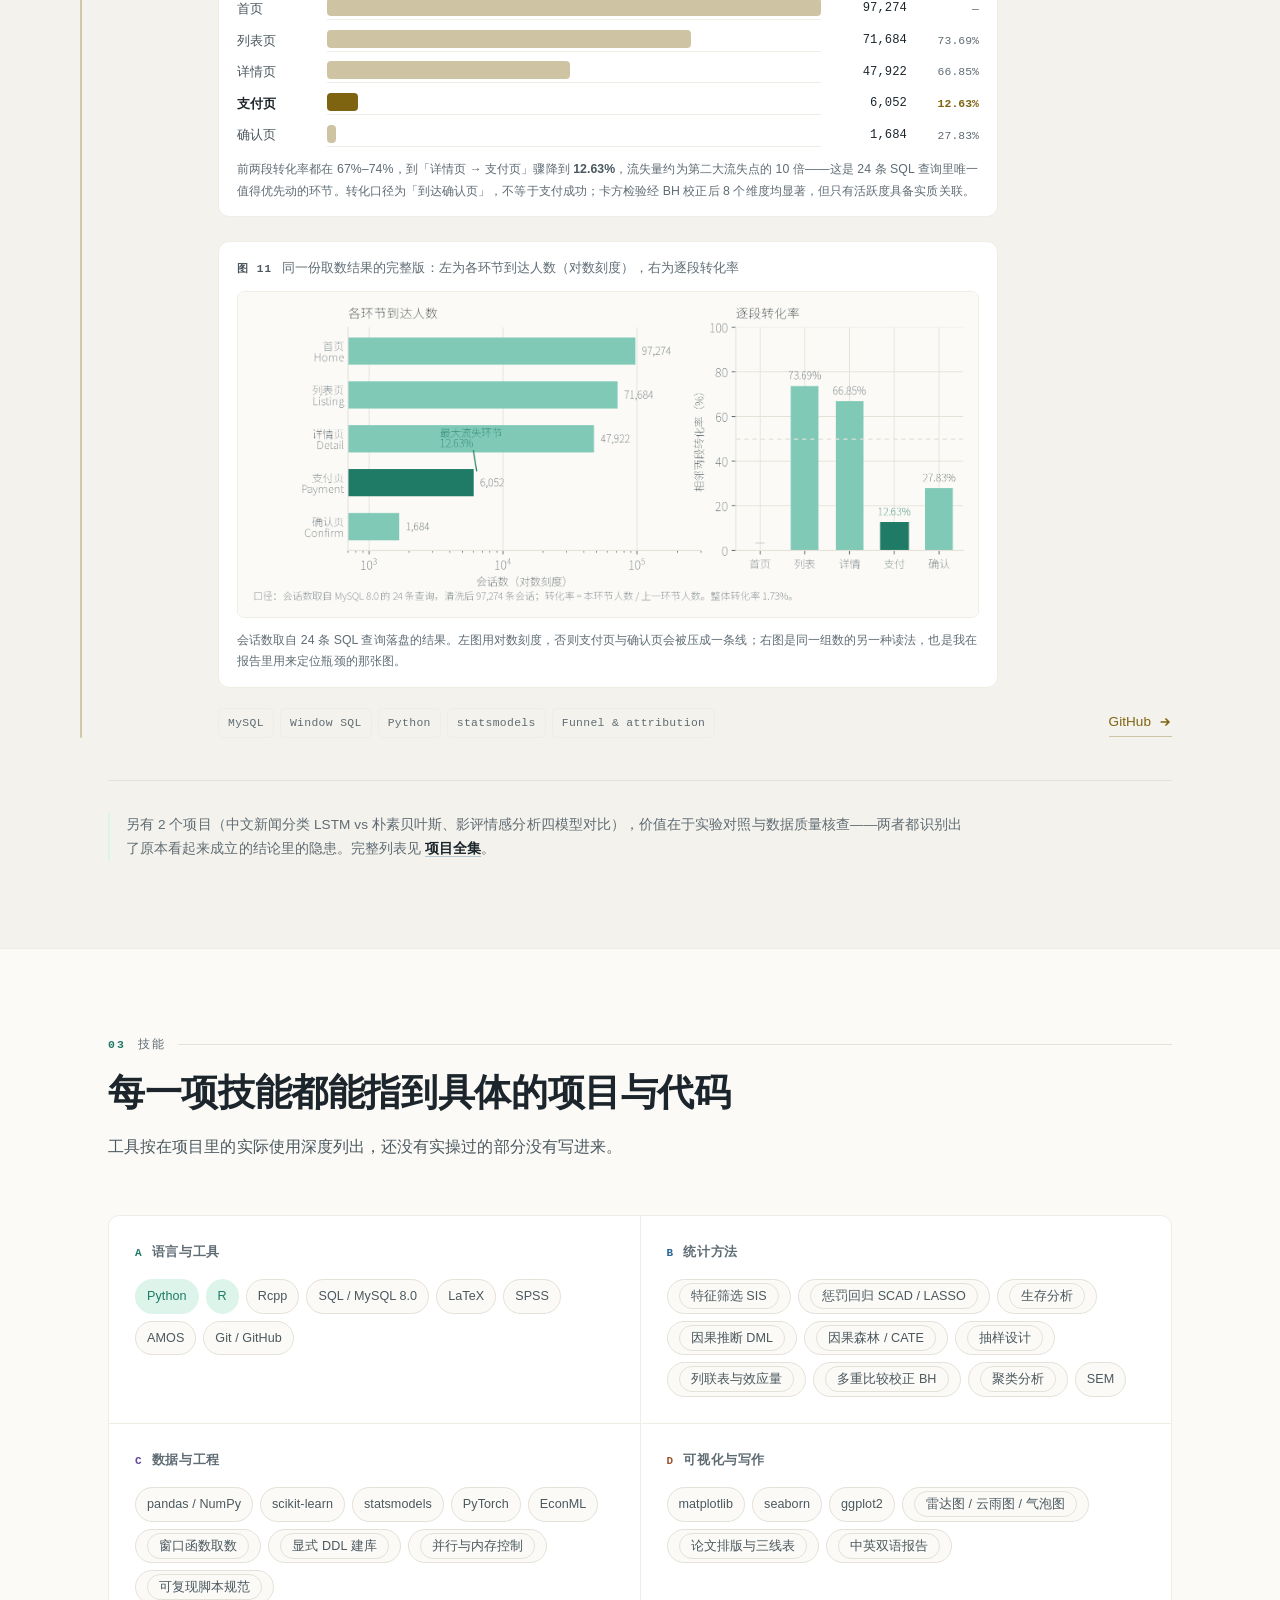
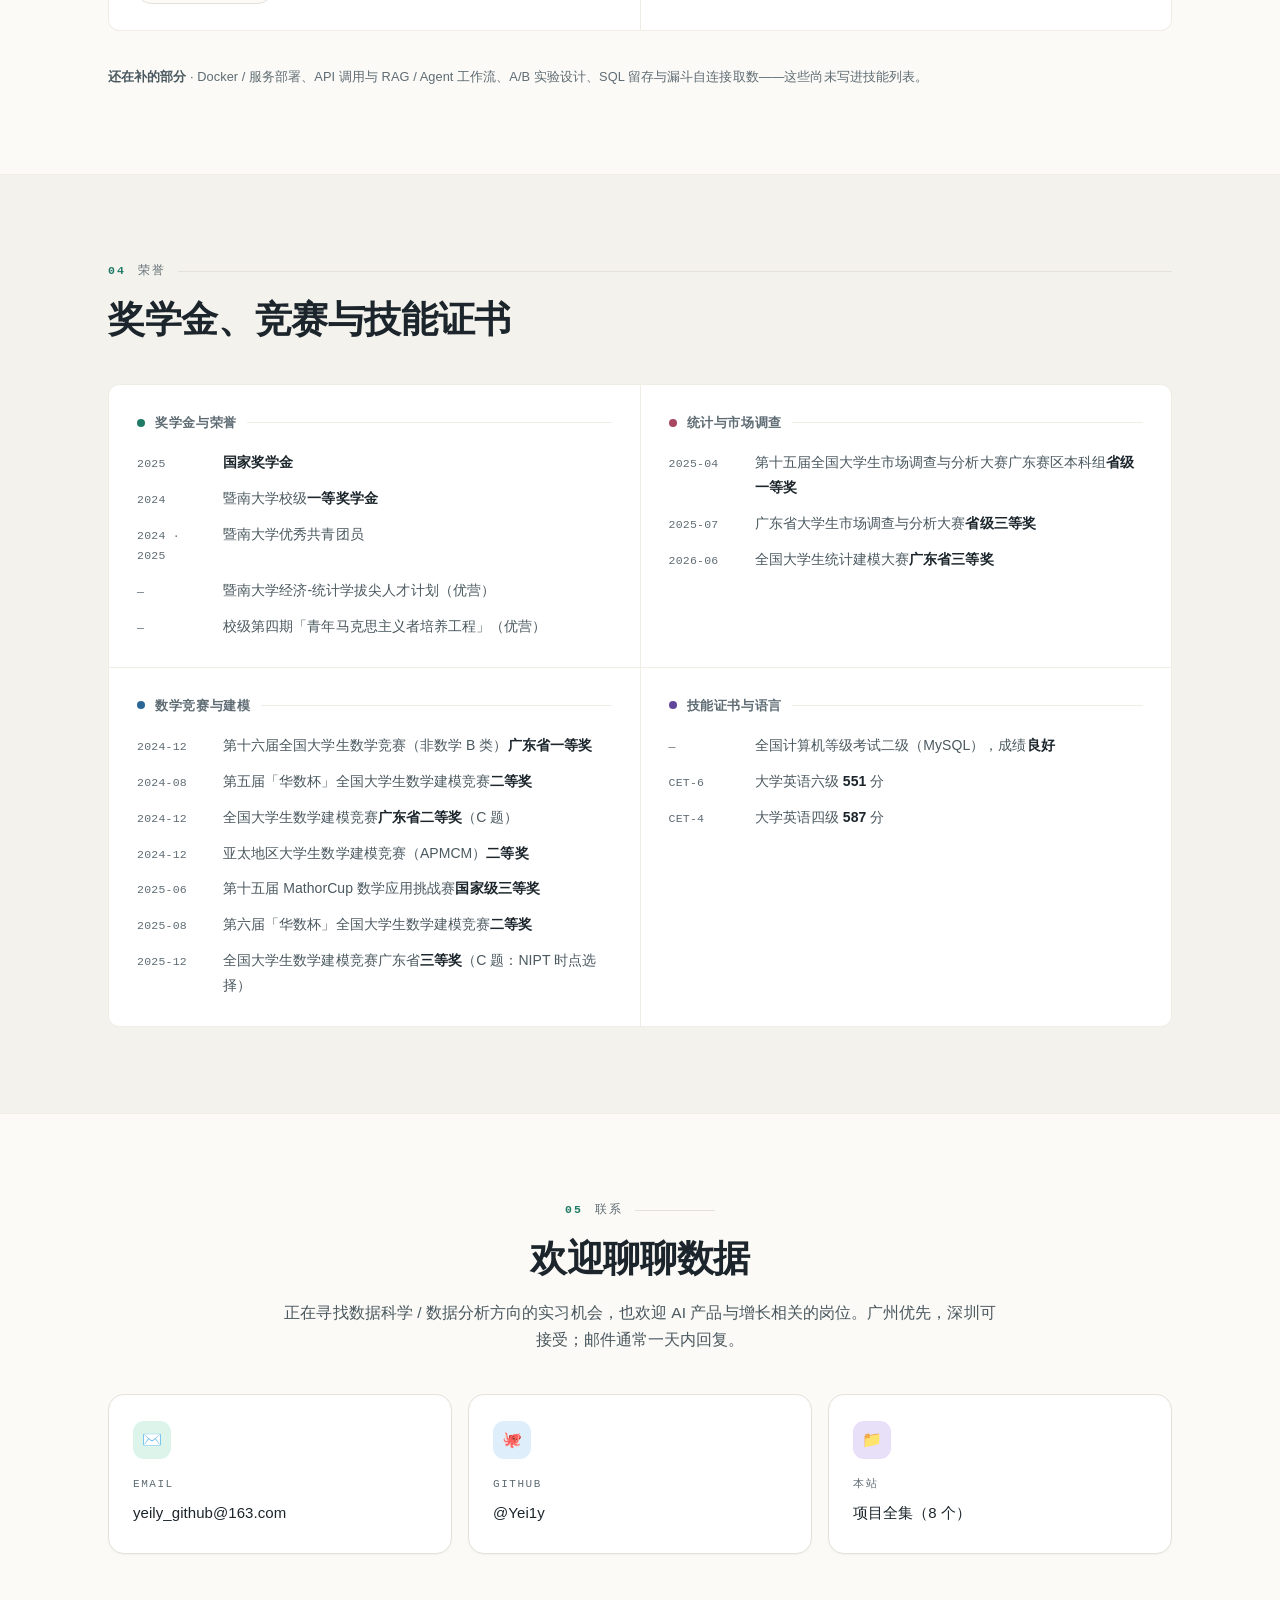
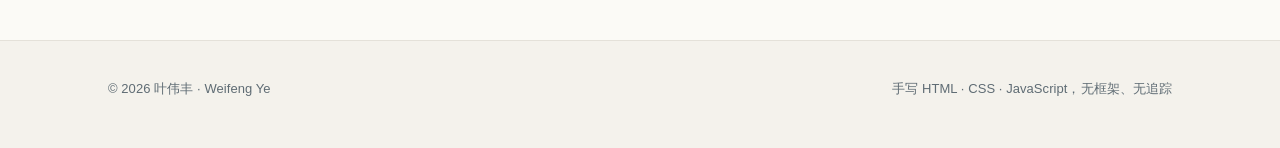
==== commit 76704e7f: "fix(site): 图号按出现顺序重排，消除两处重号 新增渲染图时把 ROC 与 SCAD 编为图 2、图 3，与市场调查那两张手绘图重号， 同一页出现两个同名图。改为按文档顺序统一编号，全页 11" ====
--- a/index.html
+++ b/index.html
@@ -435,7 +435,7 @@
 
           <figure class="fig">
             <figcaption>
-              <b><span class="zh">图 2</span><span class="en">Fig. 2</span></b>
+              <b><span class="zh">图 4</span><span class="en">Fig. 4</span></b>
               <span class="zh">加权 K-Means 得到的三类人群结构，以及 SEM 对决策路径的解释力</span>
               <span class="en">The three-segment structure from weighted K-Means, and how much of the decision path the SEM explains</span>
             </figcaption>
@@ -534,7 +534,7 @@
 
           <figure class="fig">
             <figcaption>
-              <b><span class="zh">图 3</span><span class="en">Fig. 3</span></b>
+              <b><span class="zh">图 6</span><span class="en">Fig. 6</span></b>
               <span class="zh">影响函数严格有界，因此强筛选一致性的证明无需次指数尾部条件</span>
               <span class="en">A strictly bounded influence function lets strong screening consistency be proved without sub-exponential tail conditions</span>
             </figcaption>
@@ -595,7 +595,7 @@
 
           <figure class="fig">
             <figcaption>
-              <b><span class="zh">图 4</span><span class="en">Fig. 4</span></b>
+              <b><span class="zh">图 7</span><span class="en">Fig. 7</span></b>
               <span class="zh">近地铁溢价：朴素组间对比 vs 控制特征后的模型估计</span>
               <span class="en">Subway premium: naive group contrast vs model estimate after controlling for attributes</span>
             </figcaption>
@@ -666,7 +666,7 @@
 
           <figure class="fig">
             <figcaption>
-              <b><span class="zh">图 5</span><span class="en">Fig. 5</span></b>
+              <b><span class="zh">图 8</span><span class="en">Fig. 8</span></b>
               <span class="zh">因果森林刻画的 CATE 分布：个体效应围绕零散开，均值几乎没有解释力</span>
               <span class="en">The CATE distribution from the causal forest: individual effects spread around zero, so the mean explains little</span>
             </figcaption>
@@ -685,7 +685,7 @@
 
           <figure class="media">
             <figcaption>
-              <b><span class="zh">图 7</span><span class="en">Fig. 7</span></b>
+              <b><span class="zh">图 9</span><span class="en">Fig. 9</span></b>
               <span class="zh">六种设定下的平均因果效应：换 nuisance 估计量与交叉拟合折数，置信区间始终覆盖 0</span>
               <span class="en">The ATE under six specifications: swap the nuisance estimator or the number of cross-fitting folds and the interval still covers zero</span>
             </figcaption>
@@ -750,7 +750,7 @@
 
           <figure class="fig">
             <figcaption>
-              <b><span class="zh">图 6</span><span class="en">Fig. 6</span></b>
+              <b><span class="zh">图 10</span><span class="en">Fig. 10</span></b>
               <span class="zh">五段式漏斗：条形长度按会话人数等比，标注为相邻两段的转化率</span>
               <span class="en">The five-step funnel: bar lengths are proportional to sessions, labels give step-over-step conversion</span>
             </figcaption>
@@ -794,7 +794,7 @@
 
           <figure class="media">
             <figcaption>
-              <b><span class="zh">图 8</span><span class="en">Fig. 8</span></b>
+              <b><span class="zh">图 11</span><span class="en">Fig. 11</span></b>
               <span class="zh">同一份取数结果的完整版：左为各环节到达人数（对数刻度），右为逐段转化率</span>
               <span class="en">The same query output, complete: sessions reaching each step on a log scale, and the step-over-step conversion rate</span>
             </figcaption>
